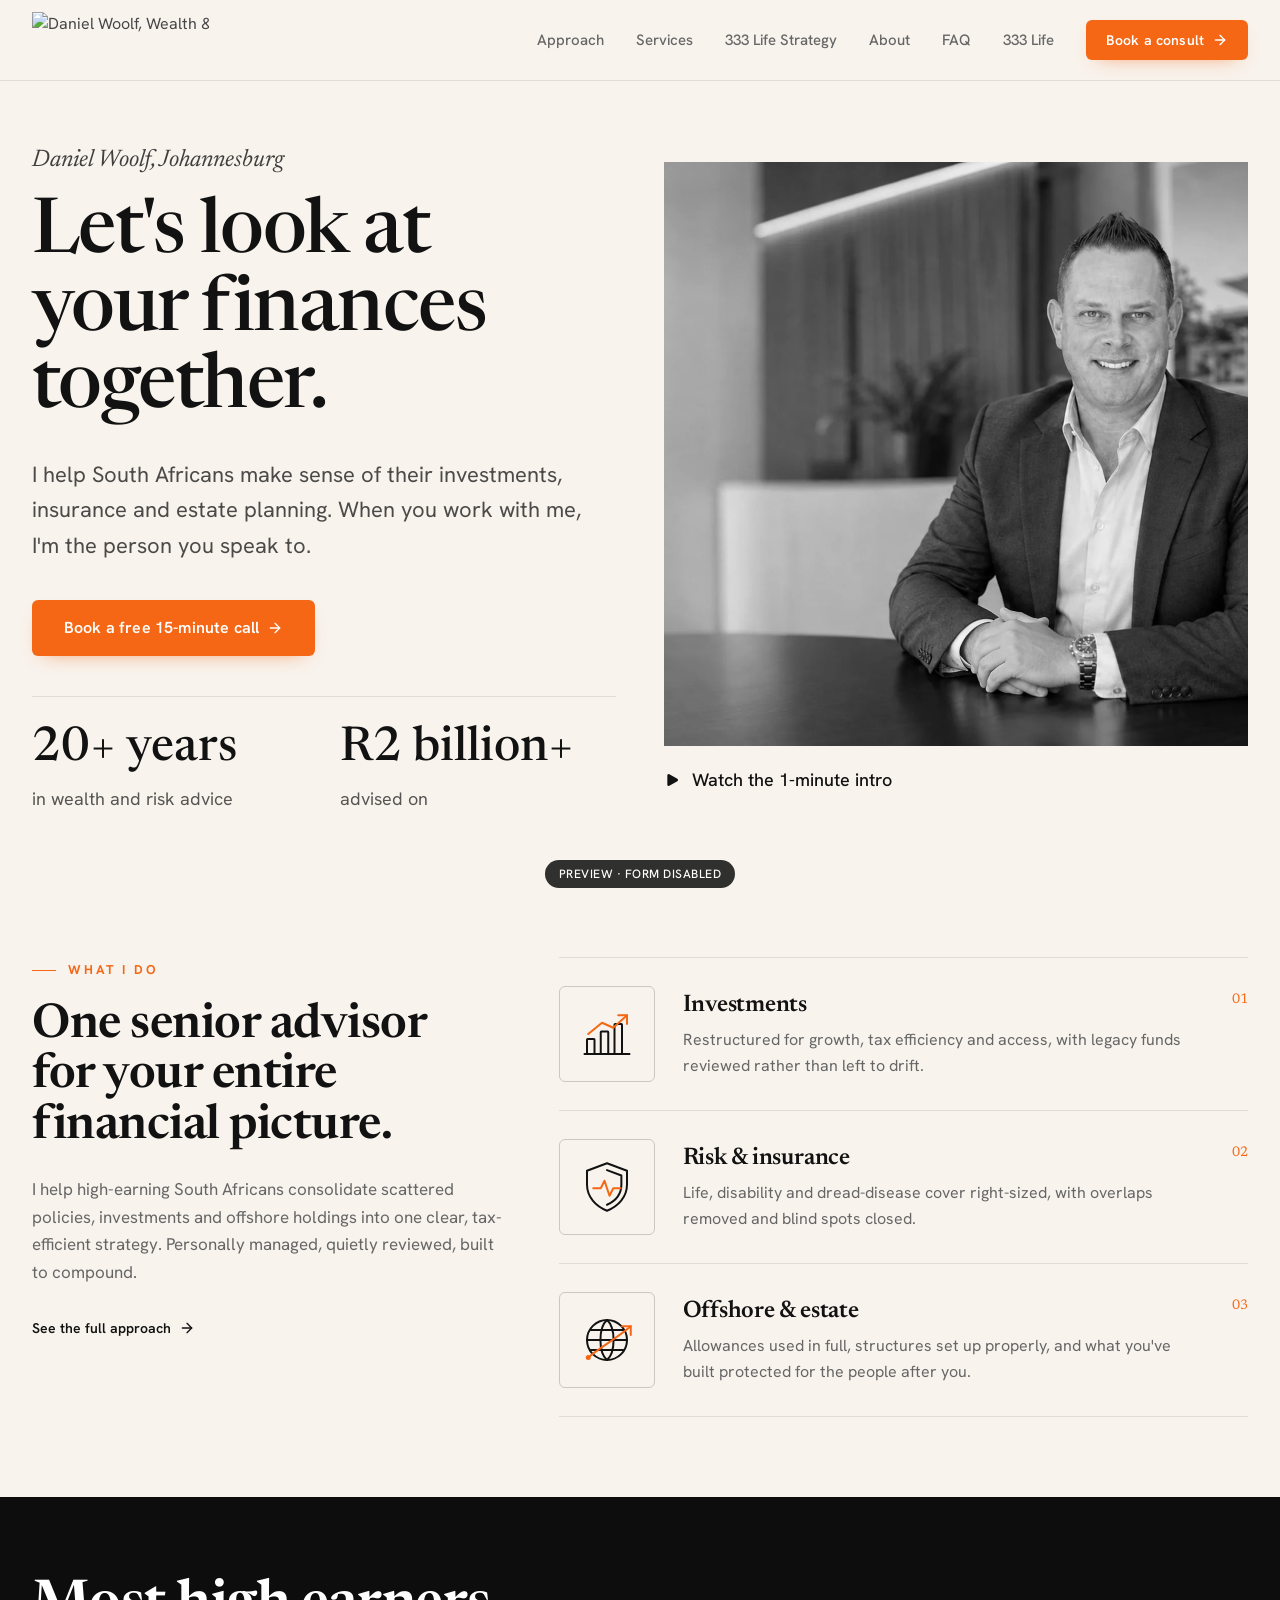
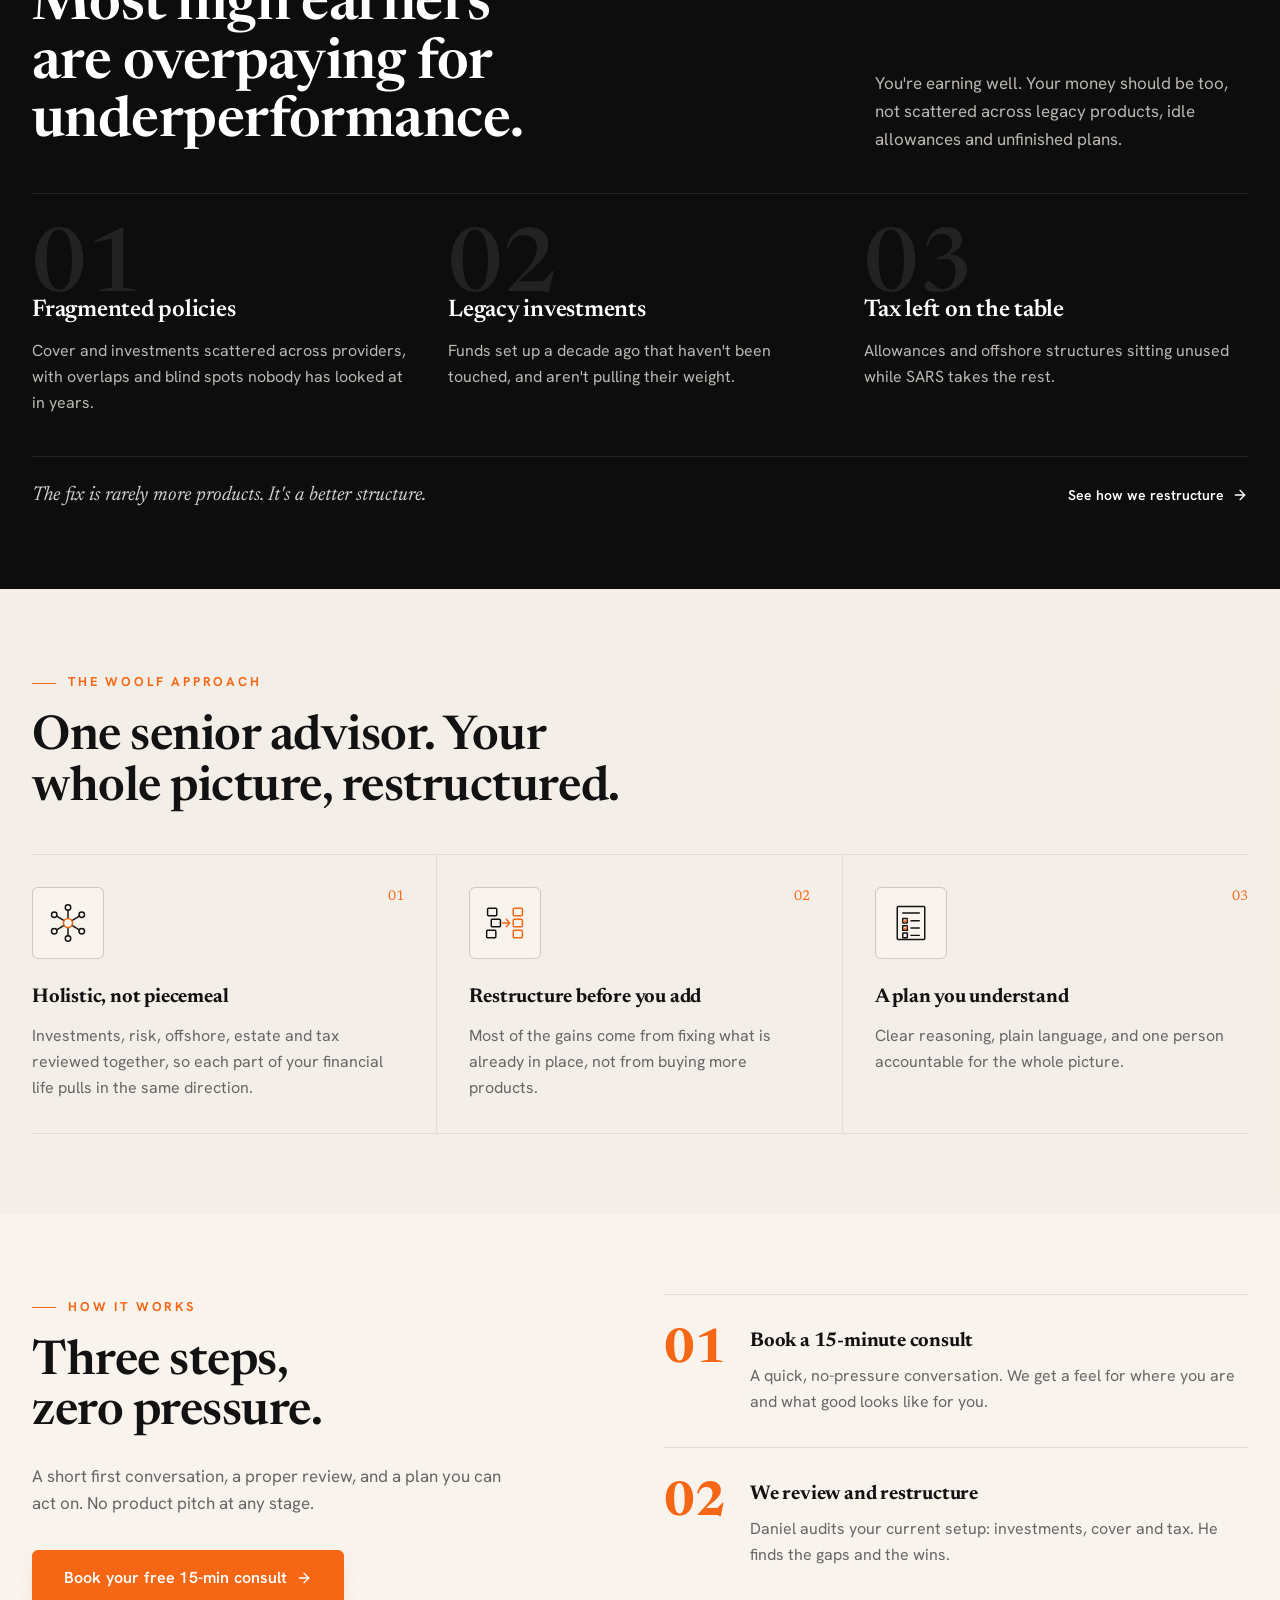
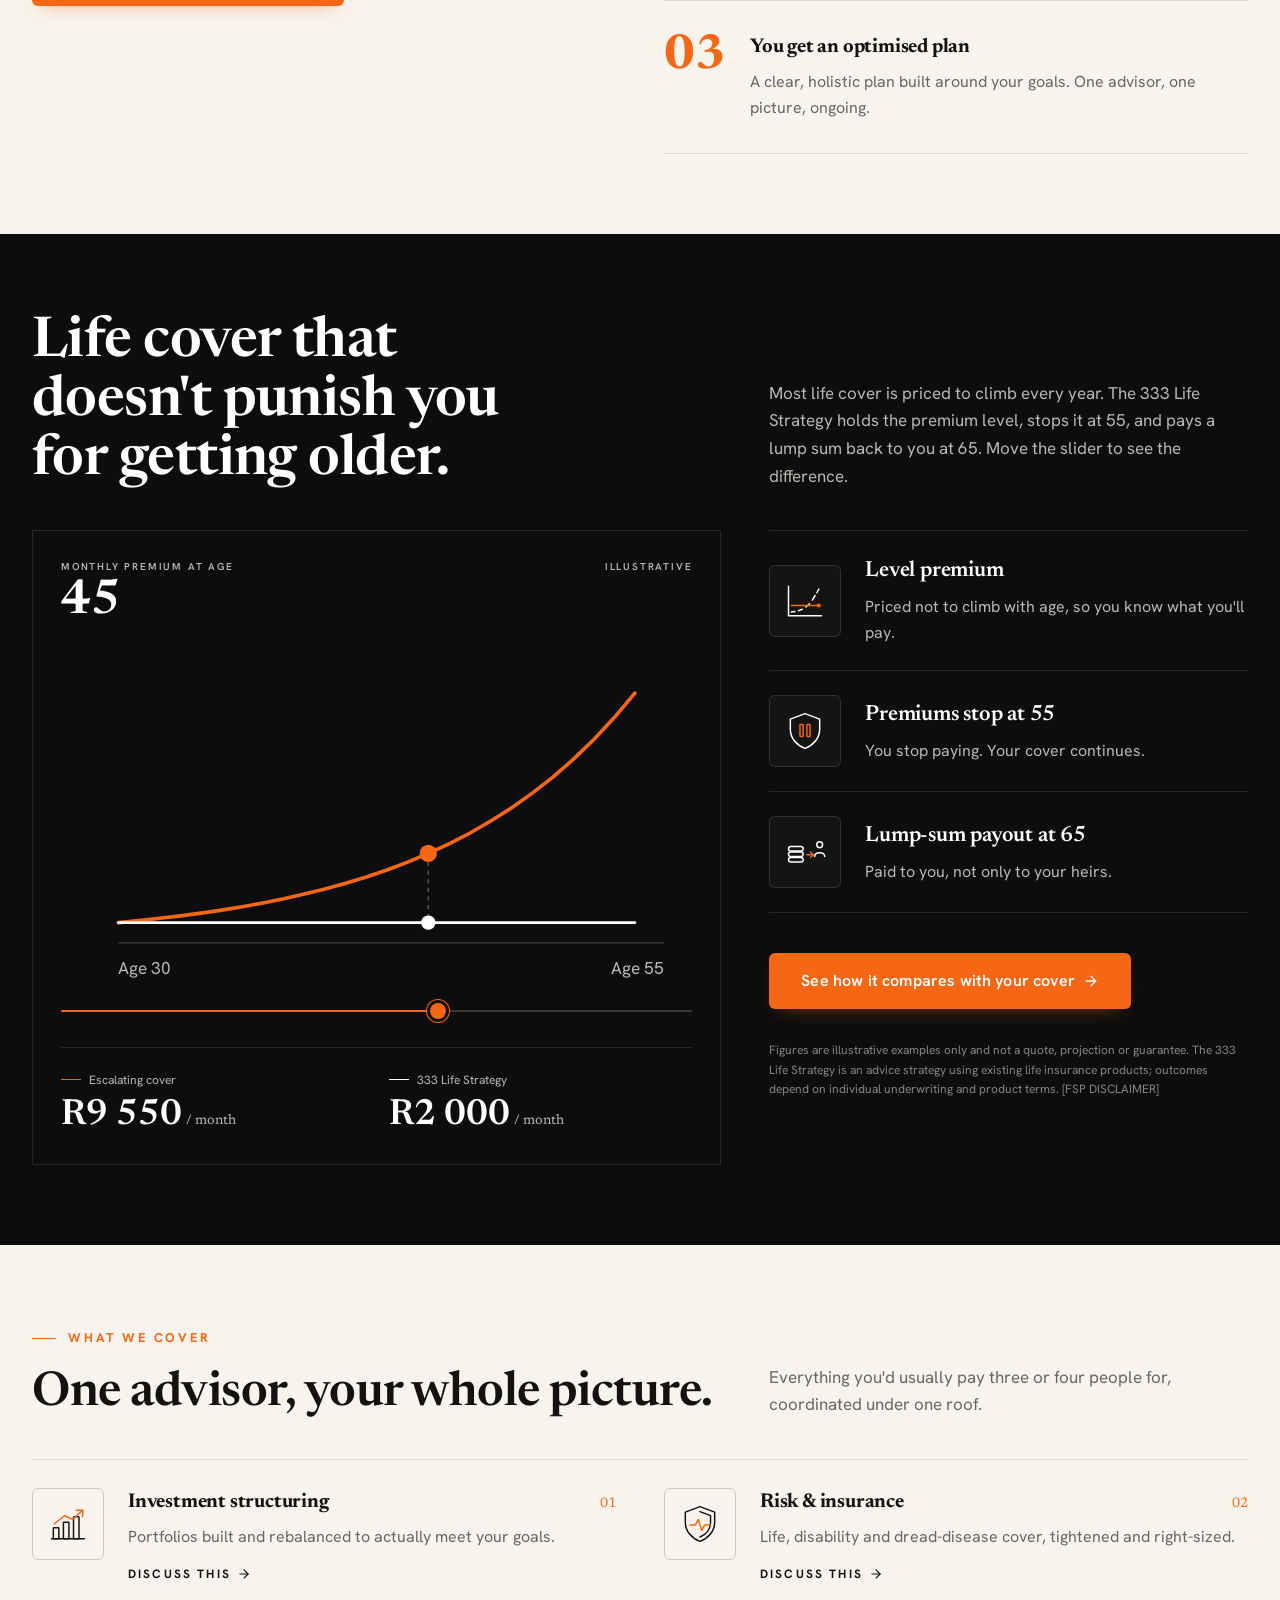
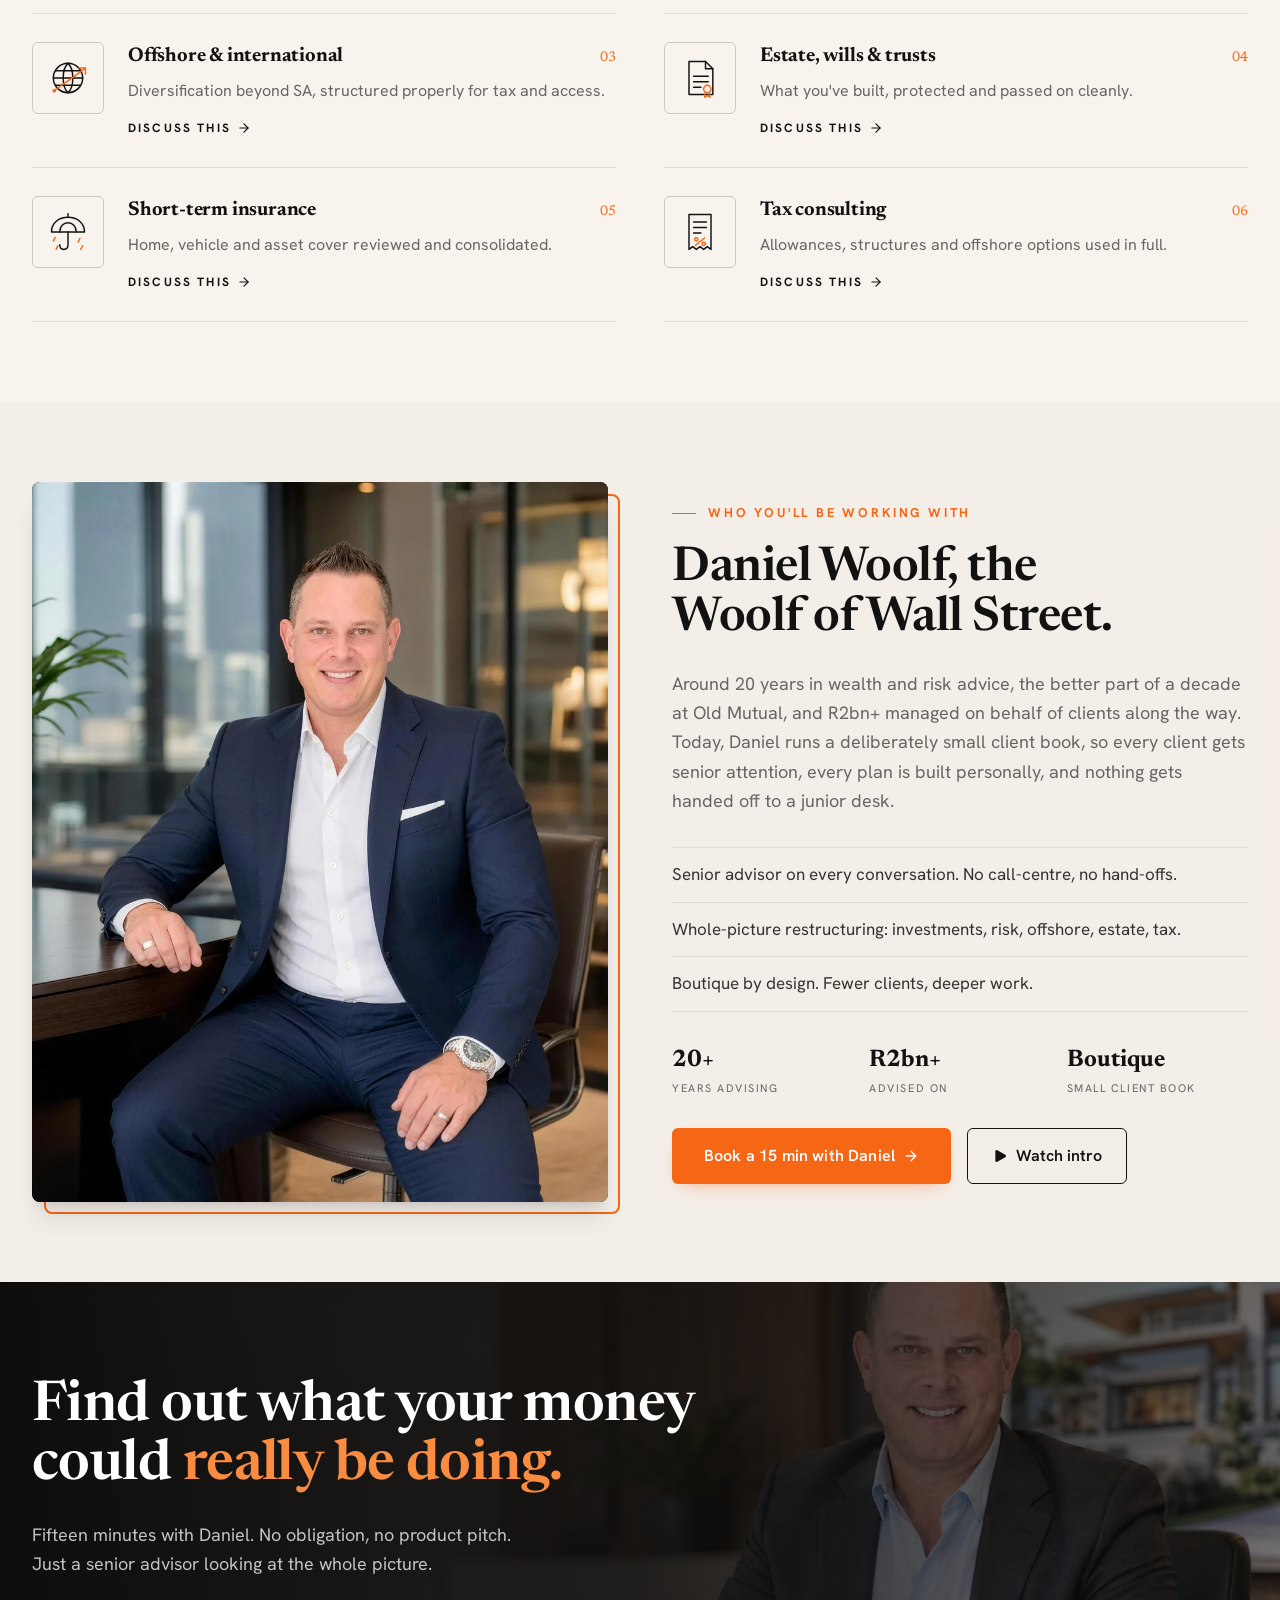
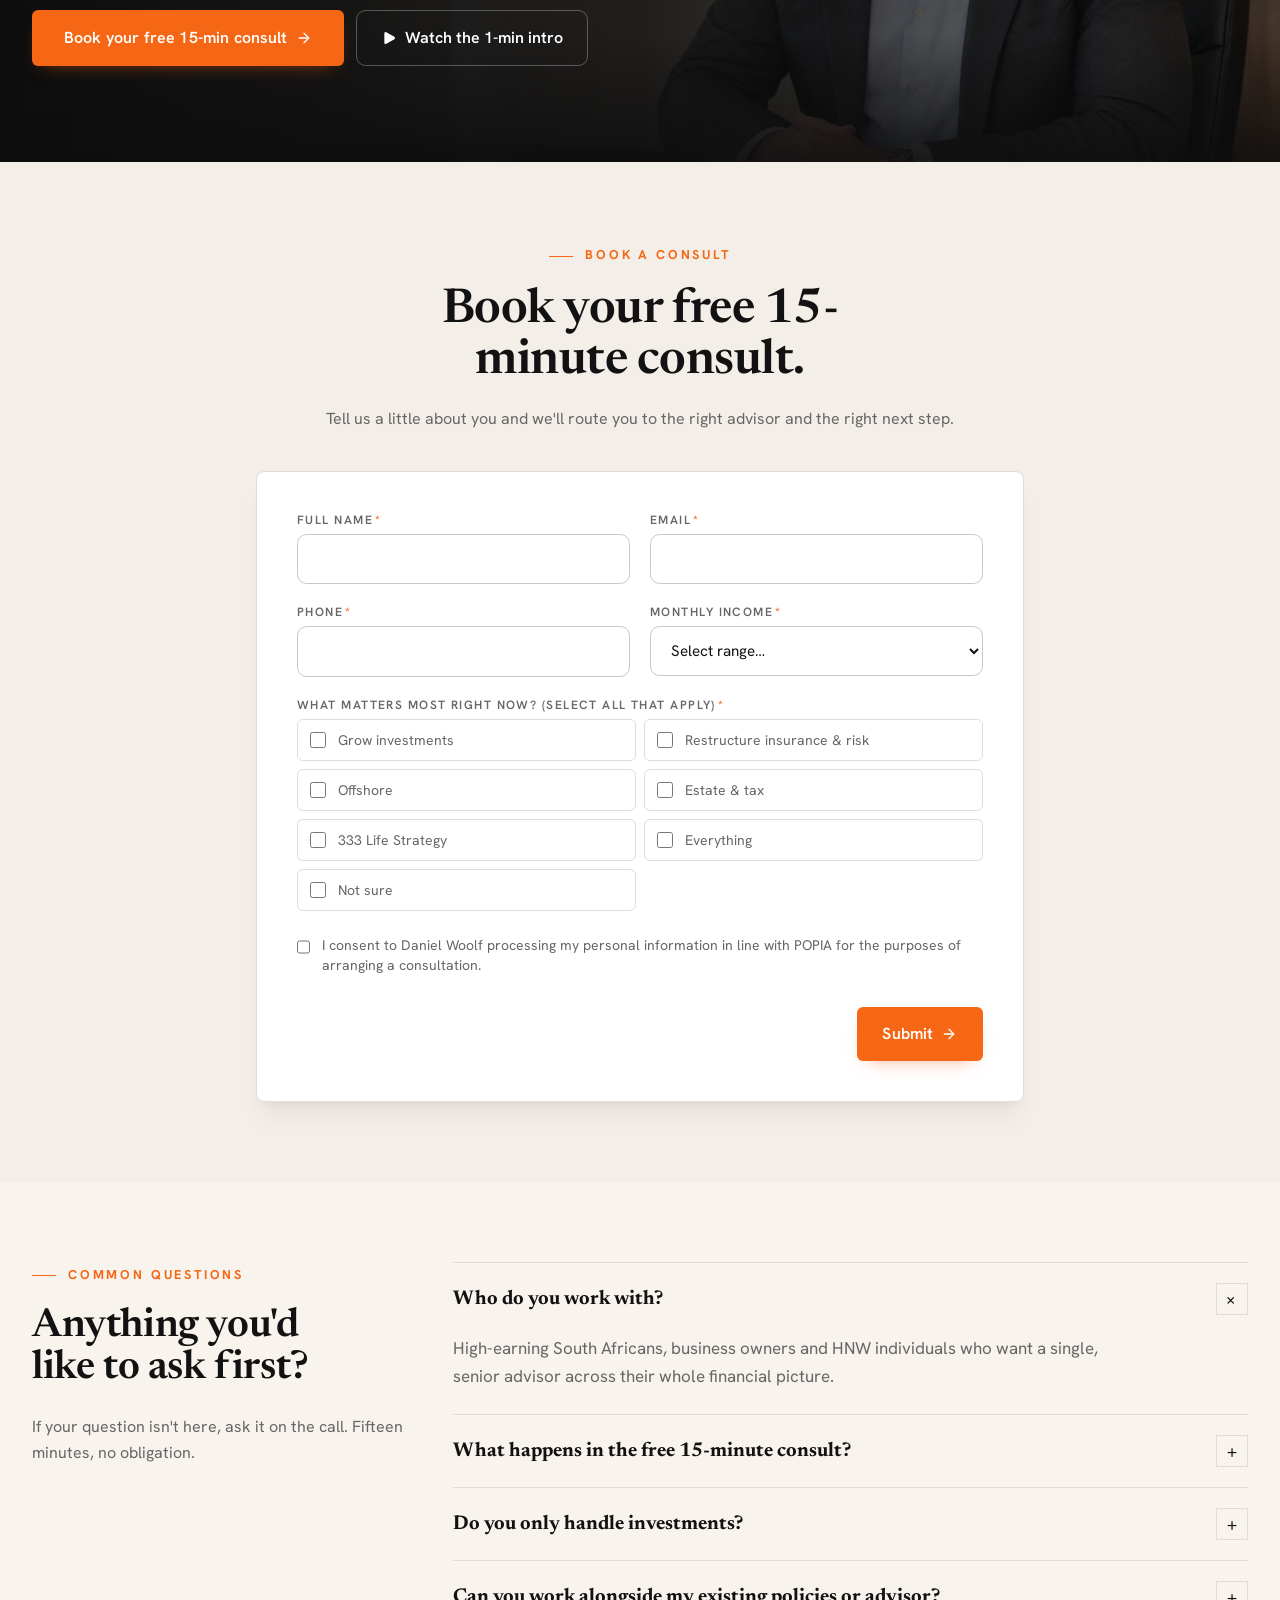
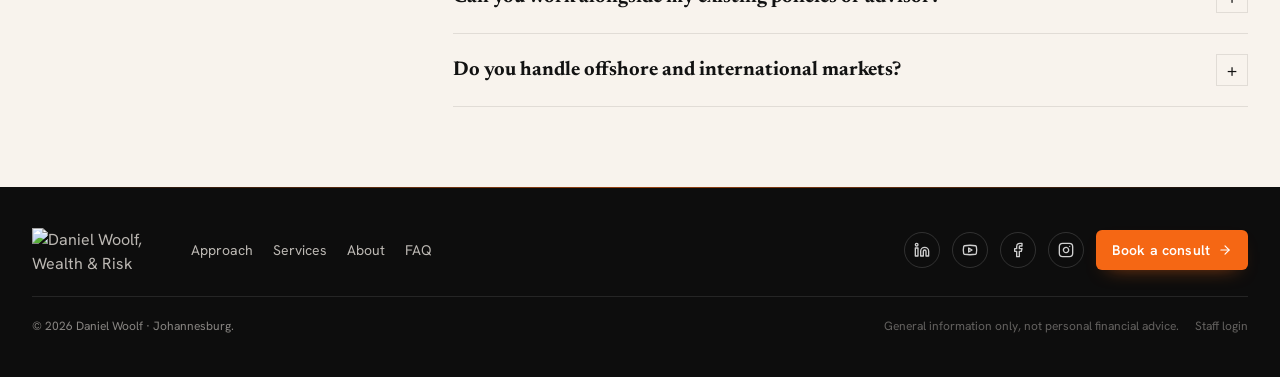
==== index.html @ 230bf683 "Client preview: staging snapshot of the Daniel Woolf site Co-Authored-By: Claude Fable 5.1 <noreply@" ====
<!DOCTYPE html><html lang="en"><head><meta name="robots" content="noindex,nofollow"><meta charSet="utf-8"/><meta name="viewport" content="width=device-width, initial-scale=1"/><link rel="preload" as="image" href="/logo.png"/><link rel="preload" as="image" href="daniel-about.webp" fetchPriority="high"/><link rel="preload" as="image" href="/logo-white.png"/><link rel="stylesheet" href="assets/styles-DsbaVmJt.css" data-precedence="default"/><link rel="stylesheet" href="https://fonts.googleapis.com/css2?family=Newsreader:ital,opsz,wght@0,6..72,500;0,6..72,600;0,6..72,700;1,6..72,500&amp;family=Hanken+Grotesk:wght@400;500;600;700&amp;display=swap" data-precedence="default"/><title>Daniel Woolf | Boutique Wealth &amp; Risk Consulting, Johannesburg</title><meta name="theme-color" content="#0d0d0d"/><meta property="og:site_name" content="Daniel Woolf"/><meta name="twitter:card" content="summary_large_image"/><meta property="og:image" content="https://storage.googleapis.com/gpt-engineer-file-uploads/attachments/og-images/90129a7e-68a2-49c2-a551-1140e3b1d71c"/><meta name="twitter:image" content="https://storage.googleapis.com/gpt-engineer-file-uploads/attachments/og-images/90129a7e-68a2-49c2-a551-1140e3b1d71c"/><meta name="description" content="Senior, boutique financial consulting for high-earning South Africans. Investments, risk, offshore, estate and tax, restructured to do more than they do today."/><meta name="keywords" content="financial advisor Johannesburg, wealth management South Africa, investment restructuring, risk consulting, offshore investing, estate planning, Daniel Woolf"/><meta property="og:title" content="Daniel Woolf | Boutique Wealth &amp; Risk Consulting, Johannesburg"/><meta property="og:description" content="Senior, boutique financial consulting for high-earning South Africans. Investments, risk, offshore, estate and tax, restructured to do more than they do today."/><meta property="og:type" content="website"/><meta property="og:url" content="/"/><meta name="twitter:title" content="Daniel Woolf | Boutique Wealth &amp; Risk Consulting, Johannesburg"/><meta name="twitter:description" content="Senior, boutique financial consulting for high-earning South Africans. Investments, risk, offshore, estate and tax, restructured to do more than they do today."/><link rel="icon" type="image/png" sizes="64x64" href="favicon.png"/><link rel="apple-touch-icon" sizes="180x180" href="apple-touch-icon.png"/><link rel="preconnect" href="https://fonts.googleapis.com"/><link rel="preconnect" href="https://fonts.gstatic.com" crossorigin="anonymous"/><link rel="canonical" href="index.html"/><link rel="stylesheet" href="preview.css"></head><body><!--$--><div class="min-h-screen bg-background overflow-x-hidden"><style>
        .input {
          width: 100%;
          border-radius: 0.6rem;
          border: 1px solid var(--line-2);
          background: var(--card);
          padding: 0.8rem 1rem;
          font-size: 0.95rem;
          color: var(--heading);
          transition: border-color 0.2s ease, box-shadow 0.2s ease;
        }
        .input:focus { outline: none; border-color: var(--gold); box-shadow: 0 0 0 3px color-mix(in oklab, var(--gold) 22%, transparent); }
      </style><nav class="fixed top-0 left-0 right-0 z-50 border-b border-border bg-background/95 backdrop-blur"><div class="mx-auto flex h-20 max-w-[1280px] items-center justify-between gap-4 px-5 sm:px-8"><a href="#top" aria-label="Daniel Woolf home" class="whitespace-nowrap"><img src="/logo.png" alt="Daniel Woolf, Wealth &amp; Risk Consulting" width="1200" height="379" decoding="async" class="h-12 w-auto sm:h-14 "/></a><div class="hidden md:flex items-center gap-4 lg:gap-8 text-[15px] font-medium text-muted-foreground"><a href="#approach" class="transition-colors hover:text-primary whitespace-nowrap ">Approach</a><a href="#services" class="transition-colors hover:text-primary whitespace-nowrap ">Services</a><a href="#life-strategy" class="transition-colors hover:text-primary whitespace-nowrap hidden xl:inline">333 Life Strategy</a><a href="#about" class="transition-colors hover:text-primary whitespace-nowrap ">About</a><a href="#faq" class="transition-colors hover:text-primary whitespace-nowrap ">FAQ</a><a class="transition-colors hover:text-primary whitespace-nowrap " href="333-life.html">333 Life</a><a href="#book" class="btn-primary !py-2.5 !px-4 lg:!px-5 !text-sm whitespace-nowrap">Book a consult <svg xmlns="http://www.w3.org/2000/svg" width="24" height="24" viewBox="0 0 24 24" fill="none" stroke="currentColor" stroke-width="2" stroke-linecap="round" stroke-linejoin="round" class="lucide lucide-arrow-right size-4" aria-hidden="true"><path d="M5 12h14"></path><path d="m12 5 7 7-7 7"></path></svg></a></div><button aria-label="Open menu" class="grid size-10 place-items-center rounded-md text-foreground md:hidden"><svg xmlns="http://www.w3.org/2000/svg" width="24" height="24" viewBox="0 0 24 24" fill="none" stroke="currentColor" stroke-width="2" stroke-linecap="round" stroke-linejoin="round" class="lucide lucide-menu size-5" aria-hidden="true"><path d="M4 5h16"></path><path d="M4 12h16"></path><path d="M4 19h16"></path></svg></button></div></nav><main><section id="top" class="bg-background pt-28 pb-12 sm:pt-32 sm:pb-14 lg:pt-36 lg:pb-16"><div class="mx-auto grid max-w-[1280px] items-center gap-12 px-5 sm:px-8 lg:grid-cols-12 lg:gap-12"><div class="lg:col-span-6"><p class="font-display text-xl italic text-foreground/80 sm:text-2xl" style="opacity:0;transform:translateY(10px)">Daniel Woolf, Johannesburg</p><h1 class="mt-5 font-display text-[2.75rem] font-medium leading-[1.02] tracking-[-0.02em] text-foreground sm:text-6xl lg:text-[4.75rem]" style="opacity:0;transform:translateY(12px)">Let&#x27;s look at your finances together.</h1><p class="mt-7 max-w-xl text-lg leading-relaxed text-foreground/75 sm:text-[1.375rem]" style="opacity:0;transform:translateY(12px)">I help South Africans make sense of their investments, insurance and estate planning. When you work with me, I&#x27;m the person you speak to.</p><div class="mt-9" style="opacity:0;transform:translateY(12px)"><a href="#book" class="btn-primary !h-14 w-full !px-8 !text-base sm:w-auto">Book a free 15-minute call <svg xmlns="http://www.w3.org/2000/svg" width="24" height="24" viewBox="0 0 24 24" fill="none" stroke="currentColor" stroke-width="2" stroke-linecap="round" stroke-linejoin="round" class="lucide lucide-arrow-right size-4" aria-hidden="true"><path d="M5 12h14"></path><path d="m12 5 7 7-7 7"></path></svg></a></div><dl class="mt-10 grid grid-cols-2 gap-8 border-t border-border pt-7" style="opacity:0;transform:translateY(12px)"><div><dd class="whitespace-nowrap font-display text-[2rem] font-medium leading-none text-foreground sm:text-5xl">20+ years</dd><dt class="mt-3 text-sm text-foreground/70 sm:text-lg">in wealth and risk advice</dt></div><div><dd class="whitespace-nowrap font-display text-[2rem] font-medium leading-none text-foreground sm:text-5xl">R2 billion+</dd><dt class="mt-3 text-sm text-foreground/70 sm:text-lg">advised on</dt></div></dl></div><div class="lg:col-span-6" style="opacity:0;transform:translateY(16px)"><img src="daniel-about.webp" alt="Daniel Woolf at his desk in Johannesburg" width="1200" height="1200" fetchPriority="high" class="aspect-square w-full object-cover object-[68%_center] grayscale"/><button type="button" class="group mt-5 inline-flex items-center gap-3 text-base font-medium text-foreground transition-colors hover:text-primary sm:text-lg"><svg xmlns="http://www.w3.org/2000/svg" width="24" height="24" viewBox="0 0 24 24" fill="none" stroke="currentColor" stroke-width="0" stroke-linecap="round" stroke-linejoin="round" class="lucide lucide-play size-4 fill-current" aria-hidden="true"><path d="M5 5a2 2 0 0 1 3.008-1.728l11.997 6.998a2 2 0 0 1 .003 3.458l-12 7A2 2 0 0 1 5 19z"></path></svg>Watch the 1-minute intro</button></div></div></section><section class="bg-background py-14 sm:py-16 lg:py-20"><div class="mx-auto max-w-[1280px] px-5 sm:px-8"><div class="grid gap-12 lg:grid-cols-12 lg:gap-12"><div style="transition-delay:0ms" class="reveal lg:col-span-5"><p class="eyebrow">What I do</p><h2 class="mt-5 font-display text-[2rem] font-semibold leading-[1.05] text-foreground sm:text-[2.5rem] lg:text-[3rem]">One senior advisor for your entire financial picture.</h2><p class="mt-6 text-base leading-relaxed text-muted-foreground sm:text-[17px]">I help high-earning South Africans consolidate scattered policies, investments and offshore holdings into one clear, tax-efficient strategy. Personally managed, quietly reviewed, built to compound.</p><a href="#approach" class="group mt-8 inline-flex items-center gap-2 text-sm font-semibold text-foreground transition-colors hover:text-primary">See the full approach<svg xmlns="http://www.w3.org/2000/svg" width="24" height="24" viewBox="0 0 24 24" fill="none" stroke="currentColor" stroke-width="2" stroke-linecap="round" stroke-linejoin="round" class="lucide lucide-arrow-right size-4 transition-transform group-hover:translate-x-1" aria-hidden="true"><path d="M5 12h14"></path><path d="m12 5 7 7-7 7"></path></svg></a></div><ol class="divide-y divide-border border-y border-border lg:col-span-7"><li style="transition-delay:0ms" class="reveal group flex items-center gap-5 py-6 sm:gap-7 sm:py-7"><span class="aicon-frame aicon-frame-lg"><svg viewBox="0 0 48 48" class="aicon aicon-live" aria-hidden="true" focusable="false"><line x1="6" y1="40" x2="42" y2="40" pathLength="1" class="d" style="--d:0s"></line><rect x="8" y="28" width="6" height="12" rx="0.5" pathLength="1" class="d grow" style="--d:0.07s"></rect><rect x="19" y="22" width="6" height="18" rx="0.5" pathLength="1" class="d grow" style="--d:0.14s"></rect><rect x="30" y="16" width="6" height="24" rx="0.5" pathLength="1" class="d grow" style="--d:0.21000000000000002s"></rect><polyline points="9,24 20,15 29,19 40,9" pathLength="1" class="d ac lift" style="--d:0.28s"></polyline><polyline points="33,9 40,9 40,16" pathLength="1" class="d ac lift" style="--d:0.35000000000000003s"></polyline></svg></span><div class="flex-1"><h3 class="font-display text-[1.375rem] font-semibold text-foreground sm:text-2xl">Investments</h3><p class="mt-1.5 text-base leading-relaxed text-muted-foreground">Restructured for growth, tax efficiency and access, with legacy funds reviewed rather than left to drift.</p></div><span class="self-start pt-1 font-display text-sm text-primary">01</span></li><li style="transition-delay:90ms" class="reveal group flex items-center gap-5 py-6 sm:gap-7 sm:py-7"><span class="aicon-frame aicon-frame-lg"><svg viewBox="0 0 48 48" class="aicon aicon-live" aria-hidden="true" focusable="false"><path d="M24 5 L40 11 V22 C40 32 33 39.5 24 43 C15 39.5 8 32 8 22 V11 Z" pathLength="1" class="d" style="--d:0s"></path><path d="M24 10.5 L35.5 14.8 V22 C35.5 29.5 30.8 35.2 24 38.2" pathLength="1" class="d" style="--d:0.07s"></path><polyline points="13,25 19,25 22,19 26,31 29,25 35,25" pathLength="1" class="d ac lift" style="--d:0.14s"></polyline></svg></span><div class="flex-1"><h3 class="font-display text-[1.375rem] font-semibold text-foreground sm:text-2xl">Risk &amp; insurance</h3><p class="mt-1.5 text-base leading-relaxed text-muted-foreground">Life, disability and dread-disease cover right-sized, with overlaps removed and blind spots closed.</p></div><span class="self-start pt-1 font-display text-sm text-primary">02</span></li><li style="transition-delay:180ms" class="reveal group flex items-center gap-5 py-6 sm:gap-7 sm:py-7"><span class="aicon-frame aicon-frame-lg"><svg viewBox="0 0 48 48" class="aicon aicon-live" aria-hidden="true" focusable="false"><circle cx="24" cy="24" r="16" pathLength="1" class="d" style="--d:0s"></circle><path d="M24 8 C17 14 17 34 24 40" pathLength="1" class="d" style="--d:0.07s"></path><path d="M24 8 C31 14 31 34 24 40" pathLength="1" class="d" style="--d:0.14s"></path><line x1="8" y1="24" x2="40" y2="24" pathLength="1" class="d" style="--d:0.21000000000000002s"></line><line x1="11" y1="16" x2="37" y2="16" pathLength="1" class="d" style="--d:0.28s"></line><line x1="11" y1="32" x2="37" y2="32" pathLength="1" class="d" style="--d:0.35000000000000003s"></line><path d="M9 38 C18 30 30 24 43 13" pathLength="1" class="d ac lift" style="--d:0.42000000000000004s"></path><polyline points="36,13 43,13 43,20" pathLength="1" class="d ac lift" style="--d:0.49000000000000005s"></polyline><circle cx="9" cy="38" r="2" pathLength="1" class="d fl" style="--d:0.56s"></circle></svg></span><div class="flex-1"><h3 class="font-display text-[1.375rem] font-semibold text-foreground sm:text-2xl">Offshore &amp; estate</h3><p class="mt-1.5 text-base leading-relaxed text-muted-foreground">Allowances used in full, structures set up properly, and what you&#x27;ve built protected for the people after you.</p></div><span class="self-start pt-1 font-display text-sm text-primary">03</span></li></ol></div></div></section><section class="bg-ink-950 py-14 sm:py-16 lg:py-20"><div class="mx-auto max-w-[1280px] px-5 sm:px-8"><div style="transition-delay:0ms" class="reveal grid gap-8 lg:grid-cols-12 lg:gap-12"><h2 class="font-display text-[2rem] font-semibold leading-[1.05] text-white sm:text-[2.5rem] lg:col-span-8 lg:text-[3.5rem]">Most high earners are overpaying for underperformance.</h2><p class="self-end text-base leading-relaxed text-ondark-muted sm:text-[17px] lg:col-span-4">You&#x27;re earning well. Your money should be too, not scattered across legacy products, idle allowances and unfinished plans.</p></div><div class="mt-10 grid gap-8 border-t border-white/10 pt-8 sm:grid-cols-3 sm:gap-8"><div style="transition-delay:0ms" class="reveal relative"><span aria-hidden="true" class="block font-display text-[4.5rem] font-medium leading-none text-white/[0.09] sm:text-[5.5rem]">0<!-- -->1</span><h3 class="-mt-5 font-display text-2xl font-semibold text-white">Fragmented policies</h3><p class="mt-3 max-w-sm text-base leading-relaxed text-ondark-muted">Cover and investments scattered across providers, with overlaps and blind spots nobody has looked at in years.</p></div><div style="transition-delay:110ms" class="reveal relative"><span aria-hidden="true" class="block font-display text-[4.5rem] font-medium leading-none text-white/[0.09] sm:text-[5.5rem]">0<!-- -->2</span><h3 class="-mt-5 font-display text-2xl font-semibold text-white">Legacy investments</h3><p class="mt-3 max-w-sm text-base leading-relaxed text-ondark-muted">Funds set up a decade ago that haven&#x27;t been touched, and aren&#x27;t pulling their weight.</p></div><div style="transition-delay:220ms" class="reveal relative"><span aria-hidden="true" class="block font-display text-[4.5rem] font-medium leading-none text-white/[0.09] sm:text-[5.5rem]">0<!-- -->3</span><h3 class="-mt-5 font-display text-2xl font-semibold text-white">Tax left on the table</h3><p class="mt-3 max-w-sm text-base leading-relaxed text-ondark-muted">Allowances and offshore structures sitting unused while SARS takes the rest.</p></div></div><div style="transition-delay:200ms" class="reveal mt-10 flex flex-col gap-4 border-t border-white/10 pt-6 sm:flex-row sm:items-center sm:justify-between"><p class="font-display text-lg italic text-white/80 sm:text-xl">The fix is rarely more products. It&#x27;s a better structure.</p><a href="#approach" class="group inline-flex items-center gap-2 text-sm font-semibold text-white transition-colors hover:text-primary">See how we restructure<svg xmlns="http://www.w3.org/2000/svg" width="24" height="24" viewBox="0 0 24 24" fill="none" stroke="currentColor" stroke-width="2" stroke-linecap="round" stroke-linejoin="round" class="lucide lucide-arrow-right size-4 transition-transform group-hover:translate-x-1" aria-hidden="true"><path d="M5 12h14"></path><path d="m12 5 7 7-7 7"></path></svg></a></div></div></section><section id="approach" class="scroll-mt-10 bg-secondary/40 py-14 sm:py-16 lg:py-20"><div class="mx-auto max-w-[1280px] px-5 sm:px-8"><div style="transition-delay:0ms" class="reveal max-w-3xl"><p class="eyebrow">The Woolf approach</p><h2 class="mt-5 font-display text-[2rem] font-semibold leading-[1.05] text-foreground sm:text-[2.5rem] lg:text-[3rem]">One senior advisor. Your whole picture, restructured.</h2></div><div class="mt-10 grid divide-y divide-border border-y border-border sm:grid-cols-3 sm:divide-x sm:divide-y-0"><div style="transition-delay:0ms" class="reveal group py-8 sm:px-8 sm:first:pl-0 sm:last:pr-0"><div class="flex items-start justify-between"><span class="aicon-frame"><svg viewBox="0 0 48 48" class="aicon " aria-hidden="true" focusable="false"><circle cx="24" cy="7" r="3" pathLength="1" class="d" style="--d:0s"></circle><circle cx="39" cy="15" r="3" pathLength="1" class="d" style="--d:0.07s"></circle><circle cx="39" cy="33" r="3" pathLength="1" class="d" style="--d:0.14s"></circle><circle cx="24" cy="41" r="3" pathLength="1" class="d" style="--d:0.21000000000000002s"></circle><circle cx="9" cy="33" r="3" pathLength="1" class="d" style="--d:0.28s"></circle><circle cx="9" cy="15" r="3" pathLength="1" class="d" style="--d:0.35000000000000003s"></circle><line x1="24" y1="19" x2="24" y2="10" pathLength="1" class="d" style="--d:0.42000000000000004s"></line><line x1="28.3" y1="21.5" x2="36.3" y2="16.5" pathLength="1" class="d" style="--d:0.49000000000000005s"></line><line x1="28.3" y1="26.5" x2="36.3" y2="31.5" pathLength="1" class="d" style="--d:0.56s"></line><line x1="24" y1="29" x2="24" y2="38" pathLength="1" class="d" style="--d:0.6300000000000001s"></line><line x1="19.7" y1="26.5" x2="11.7" y2="31.5" pathLength="1" class="d" style="--d:0.7000000000000001s"></line><line x1="19.7" y1="21.5" x2="11.7" y2="16.5" pathLength="1" class="d" style="--d:0.77s"></line><circle cx="24" cy="24" r="5" pathLength="1" class="d ac lift" style="--d:0.8400000000000001s"></circle></svg></span><span class="font-display text-sm text-primary">0<!-- -->1</span></div><h3 class="mt-6 font-display text-xl font-bold text-foreground">Holistic, not piecemeal</h3><p class="mt-3 text-base leading-relaxed text-muted-foreground">Investments, risk, offshore, estate and tax reviewed together, so each part of your financial life pulls in the same direction.</p></div><div style="transition-delay:90ms" class="reveal group py-8 sm:px-8 sm:first:pl-0 sm:last:pr-0"><div class="flex items-start justify-between"><span class="aicon-frame"><svg viewBox="0 0 48 48" class="aicon " aria-hidden="true" focusable="false"><rect x="5" y="8" width="10" height="8" rx="1" pathLength="1" class="d" style="--d:0s"></rect><rect x="9" y="20" width="10" height="8" rx="1" pathLength="1" class="d" style="--d:0.07s"></rect><rect x="4" y="32" width="10" height="8" rx="1" pathLength="1" class="d" style="--d:0.14s"></rect><line x1="21" y1="24" x2="29" y2="24" pathLength="1" class="d ac lift" style="--d:0.21000000000000002s"></line><polyline points="25.5,20 29,24 25.5,28" pathLength="1" class="d ac lift" style="--d:0.28s"></polyline><rect x="33" y="8" width="10" height="8" rx="1" pathLength="1" class="d ac" style="--d:0.35000000000000003s"></rect><rect x="33" y="20" width="10" height="8" rx="1" pathLength="1" class="d ac" style="--d:0.42000000000000004s"></rect><rect x="33" y="32" width="10" height="8" rx="1" pathLength="1" class="d ac" style="--d:0.49000000000000005s"></rect></svg></span><span class="font-display text-sm text-primary">0<!-- -->2</span></div><h3 class="mt-6 font-display text-xl font-bold text-foreground">Restructure before you add</h3><p class="mt-3 text-base leading-relaxed text-muted-foreground">Most of the gains come from fixing what is already in place, not from buying more products.</p></div><div style="transition-delay:180ms" class="reveal group py-8 sm:px-8 sm:first:pl-0 sm:last:pr-0"><div class="flex items-start justify-between"><span class="aicon-frame"><svg viewBox="0 0 48 48" class="aicon " aria-hidden="true" focusable="false"><rect x="9" y="6" width="30" height="36" rx="1" pathLength="1" class="d" style="--d:0s"></rect><line x1="15" y1="13" x2="33" y2="13" pathLength="1" class="d" style="--d:0.07s"></line><rect x="15" y="19" width="5" height="5" rx="0.5" pathLength="1" class="d" style="--d:0.14s"></rect><rect x="15" y="27" width="5" height="5" rx="0.5" pathLength="1" class="d" style="--d:0.21000000000000002s"></rect><rect x="15" y="35" width="5" height="5" rx="0.5" pathLength="1" class="d" style="--d:0.28s"></rect><line x1="24" y1="21.5" x2="33" y2="21.5" pathLength="1" class="d" style="--d:0.35000000000000003s"></line><line x1="24" y1="29.5" x2="33" y2="29.5" pathLength="1" class="d" style="--d:0.42000000000000004s"></line><line x1="24" y1="37.5" x2="33" y2="37.5" pathLength="1" class="d" style="--d:0.49000000000000005s"></line><polyline points="16,21.5 17.5,23 19.5,20.5" pathLength="1" class="d ac lift" style="--d:0.56s"></polyline><polyline points="16,29.5 17.5,31 19.5,28.5" pathLength="1" class="d ac lift" style="--d:0.6300000000000001s"></polyline></svg></span><span class="font-display text-sm text-primary">0<!-- -->3</span></div><h3 class="mt-6 font-display text-xl font-bold text-foreground">A plan you understand</h3><p class="mt-3 text-base leading-relaxed text-muted-foreground">Clear reasoning, plain language, and one person accountable for the whole picture.</p></div></div></div></section><section class="bg-background py-14 sm:py-16 lg:py-20"><div class="mx-auto max-w-[1280px] px-5 sm:px-8"><div class="grid gap-12 lg:grid-cols-12 lg:gap-12"><div style="transition-delay:0ms" class="reveal lg:col-span-5"><p class="eyebrow">How it works</p><h2 class="mt-5 font-display text-[2rem] font-semibold leading-[1.05] text-foreground sm:text-[2.5rem] lg:text-[3rem]">Three steps, zero pressure.</h2><p class="mt-6 text-base leading-relaxed text-muted-foreground sm:text-[17px]">A short first conversation, a proper review, and a plan you can act on. No product pitch at any stage.</p><a href="#book" class="btn-primary mt-8 !h-14 !px-8 !text-base">Book your free 15-min consult <svg xmlns="http://www.w3.org/2000/svg" width="24" height="24" viewBox="0 0 24 24" fill="none" stroke="currentColor" stroke-width="2" stroke-linecap="round" stroke-linejoin="round" class="lucide lucide-arrow-right size-4" aria-hidden="true"><path d="M5 12h14"></path><path d="m12 5 7 7-7 7"></path></svg></a></div><ol class="divide-y divide-border border-y border-border lg:col-span-6 lg:col-start-7"><li style="transition-delay:0ms" class="reveal grid grid-cols-[auto_1fr] gap-6 py-8"><span class="font-display text-4xl font-bold leading-none text-primary sm:text-5xl">01</span><div><h3 class="font-display text-xl font-bold text-foreground">Book a 15-minute consult</h3><p class="mt-2 text-base leading-relaxed text-muted-foreground">A quick, no-pressure conversation. We get a feel for where you are and what good looks like for you.</p></div></li><li style="transition-delay:110ms" class="reveal grid grid-cols-[auto_1fr] gap-6 py-8"><span class="font-display text-4xl font-bold leading-none text-primary sm:text-5xl">02</span><div><h3 class="font-display text-xl font-bold text-foreground">We review and restructure</h3><p class="mt-2 text-base leading-relaxed text-muted-foreground">Daniel audits your current setup: investments, cover and tax. He finds the gaps and the wins.</p></div></li><li style="transition-delay:220ms" class="reveal grid grid-cols-[auto_1fr] gap-6 py-8"><span class="font-display text-4xl font-bold leading-none text-primary sm:text-5xl">03</span><div><h3 class="font-display text-xl font-bold text-foreground">You get an optimised plan</h3><p class="mt-2 text-base leading-relaxed text-muted-foreground">A clear, holistic plan built around your goals. One advisor, one picture, ongoing.</p></div></li></ol></div></div></section><section id="life-strategy" class="scroll-mt-10 bg-ink-950 py-14 sm:py-16 lg:py-20"><style>
        .ls-line { stroke-dasharray: 1; stroke-dashoffset: 1; transition: stroke-dashoffset 1.6s cubic-bezier(.65,0,.35,1) .2s; }
        .ls-in .ls-line { stroke-dashoffset: 0; }
        .ls-marker { transition: transform .35s cubic-bezier(.22,1,.36,1); }
        .ls-range { -webkit-appearance: none; appearance: none; width: 100%; height: 2px; background: linear-gradient(to right, var(--gold) var(--p, 60%), rgb(255 255 255 / 0.18) var(--p, 60%)); border-radius: 2px; outline: none; }
        .ls-range::-webkit-slider-thumb { -webkit-appearance: none; appearance: none; width: 22px; height: 22px; border-radius: 9999px; background: var(--gold); border: 3px solid var(--ink-950); box-shadow: 0 0 0 1px var(--gold); cursor: pointer; }
        .ls-range::-moz-range-thumb { width: 22px; height: 22px; border-radius: 9999px; background: var(--gold); border: 3px solid var(--ink-950); box-shadow: 0 0 0 1px var(--gold); cursor: pointer; }
        .ls-range:focus-visible { outline: 2px solid var(--gold); outline-offset: 6px; }
        @media (prefers-reduced-motion: reduce) { .ls-line { stroke-dashoffset: 0; transition: none; } .ls-marker { transition: none; } }
      </style><div class="mx-auto max-w-[1280px] px-5 sm:px-8"><div style="transition-delay:0ms" class="reveal grid gap-6 lg:grid-cols-12 lg:gap-12"><h2 class="font-display text-[2rem] font-semibold leading-[1.05] text-white sm:text-[2.5rem] lg:col-span-7 lg:text-[3.5rem]">Life cover that doesn&#x27;t punish you for getting older.</h2><p class="self-end text-base leading-relaxed text-ondark-muted sm:text-[17px] lg:col-span-5">Most life cover is priced to climb every year. The 333 Life Strategy holds the premium level, stops it at 55, and pays a lump sum back to you at 65. Move the slider to see the difference.</p></div><div class="mt-10 grid gap-10 lg:grid-cols-12 lg:gap-12"><div style="transition-delay:0ms" class="reveal lg:col-span-7"><div class="border border-white/10 p-5 sm:p-7 "><div class="flex items-start justify-between gap-4"><div><p class="text-[10px] font-semibold uppercase tracking-[0.18em] text-ondark-muted">Monthly premium at age</p><p class="mt-1 font-display text-5xl font-semibold leading-none text-white tabular-nums">45</p></div><span class="text-[10px] font-semibold uppercase tracking-[0.18em] text-ondark-muted">Illustrative</span></div><svg viewBox="0 0 440 240" class="mt-6 w-full" role="img" aria-label="Illustrative chart. At age 45 an escalating premium is about R9 550 a month while the 333 Life Strategy stays at R2 000."><line x1="40" y1="204" x2="420" y2="204" class="stroke-ink-700" stroke-width="1"></line><polyline points="40.0,190.0 54.4,188.6 68.8,187.0 83.2,185.3 97.6,183.4 112.0,181.3 126.4,178.9 140.8,176.3 155.2,173.4 169.6,170.1 184.0,166.5 198.4,162.6 212.8,158.2 227.2,153.3 241.6,147.8 256.0,141.8 270.4,135.1 284.8,127.7 299.2,119.4 313.6,110.3 328.0,100.1 342.4,88.9 356.8,76.4 371.2,62.5 385.6,47.1 400.0,30.0" fill="none" pathLength="1" class="ls-line stroke-primary" stroke-width="2.5" stroke-linejoin="round" stroke-linecap="round"></polyline><line x1="40" y1="190" x2="400" y2="190" class="stroke-ondark" stroke-width="2" stroke-linecap="round"></line><g class="ls-marker" style="transform:translate(256px, 0px)"><line x1="0" y1="141.7887067555884" x2="0" y2="190" class="stroke-ondark/30" stroke-width="1" stroke-dasharray="3 3"></line><circle cx="0" cy="141.7887067555884" r="6" class="fill-primary"></circle><circle cx="0" cy="190" r="5" class="fill-ondark"></circle></g><text x="40" y="226" class="fill-ondark-muted" font-size="12">Age 30</text><text x="420" y="226" text-anchor="end" class="fill-ondark-muted" font-size="12">Age 55</text></svg><input type="range" min="30" max="55" step="1" aria-label="Age" class="ls-range mt-2" style="--p:60%" value="45"/><dl class="mt-7 grid grid-cols-2 gap-6 border-t border-white/10 pt-6"><div><dt class="flex items-center gap-2 text-xs text-ondark-muted"><span class="h-px w-5 bg-primary"></span>Escalating cover</dt><dd class="mt-2 whitespace-nowrap font-display text-2xl font-semibold text-white tabular-nums sm:text-4xl">R9 550<span class="ml-1 text-xs font-normal text-ondark-muted sm:text-sm">/ month</span></dd></div><div><dt class="flex items-center gap-2 text-xs text-ondark-muted"><span class="h-px w-5 bg-ondark"></span>333 Life Strategy</dt><dd class="mt-2 whitespace-nowrap font-display text-2xl font-semibold text-white tabular-nums sm:text-4xl">R2 000<span class="ml-1 text-xs font-normal text-ondark-muted sm:text-sm">/ month</span></dd></div></dl></div></div><div class="lg:col-span-5"><ol class="divide-y divide-white/10 border-y border-white/10"><li style="transition-delay:0ms" class="reveal group flex items-center gap-6 py-6"><span class="aicon-frame aicon-frame-dark"><svg viewBox="0 0 48 48" class="aicon aicon-ondark" aria-hidden="true" focusable="false"><polyline points="6,8 6,40 42,40" pathLength="1" class="d" style="--d:0s"></polyline><line x1="9" y1="36" x2="13" y2="35.5" pathLength="1" class="d" style="--d:0.07s"></line><line x1="17" y1="34.5" x2="21" y2="33" pathLength="1" class="d" style="--d:0.14s"></line><line x1="25" y1="30.5" x2="29" y2="27" pathLength="1" class="d" style="--d:0.21000000000000002s"></line><line x1="32" y1="23" x2="35" y2="18" pathLength="1" class="d" style="--d:0.28s"></line><line x1="37" y1="15" x2="39" y2="11" pathLength="1" class="d" style="--d:0.35000000000000003s"></line><line x1="9" y1="29" x2="39" y2="29" pathLength="1" class="d ac lift" style="--d:0.42000000000000004s"></line><circle cx="39" cy="29" r="2.2" pathLength="1" class="d fl" style="--d:0.49000000000000005s"></circle></svg></span><div><h3 class="font-display text-[1.375rem] font-semibold text-white">Level premium</h3><p class="mt-1.5 text-base leading-relaxed text-ondark-muted">Priced not to climb with age, so you know what you&#x27;ll pay.</p></div></li><li style="transition-delay:100ms" class="reveal group flex items-center gap-6 py-6"><span class="aicon-frame aicon-frame-dark"><svg viewBox="0 0 48 48" class="aicon aicon-ondark" aria-hidden="true" focusable="false"><path d="M24 5 L40 11 V22 C40 32 33 39.5 24 43 C15 39.5 8 32 8 22 V11 Z" pathLength="1" class="d" style="--d:0s"></path><rect x="18.5" y="17" width="3.5" height="13" rx="0.8" pathLength="1" class="d ac lift" style="--d:0.07s"></rect><rect x="26" y="17" width="3.5" height="13" rx="0.8" pathLength="1" class="d ac lift" style="--d:0.14s"></rect></svg></span><div><h3 class="font-display text-[1.375rem] font-semibold text-white">Premiums stop at 55</h3><p class="mt-1.5 text-base leading-relaxed text-ondark-muted">You stop paying. Your cover continues.</p></div></li><li style="transition-delay:200ms" class="reveal group flex items-center gap-6 py-6"><span class="aicon-frame aicon-frame-dark"><svg viewBox="0 0 48 48" class="aicon aicon-ondark" aria-hidden="true" focusable="false"><rect x="6" y="30" width="16" height="5" rx="2.5" pathLength="1" class="d" style="--d:0s"></rect><rect x="6" y="24" width="16" height="5" rx="2.5" pathLength="1" class="d" style="--d:0.07s"></rect><rect x="6" y="18" width="16" height="5" rx="2.5" pathLength="1" class="d" style="--d:0.14s"></rect><line x1="26" y1="27" x2="33" y2="27" pathLength="1" class="d ac lift" style="--d:0.21000000000000002s"></line><polyline points="30,24 33,27 30,30" pathLength="1" class="d ac lift" style="--d:0.28s"></polyline><circle cx="40" cy="16" r="3.2" pathLength="1" class="d" style="--d:0.35000000000000003s"></circle><path d="M34.5 29 C34.5 23.5 45.5 23.5 45.5 29" pathLength="1" class="d" style="--d:0.42000000000000004s"></path></svg></span><div><h3 class="font-display text-[1.375rem] font-semibold text-white">Lump-sum payout at 65</h3><p class="mt-1.5 text-base leading-relaxed text-ondark-muted">Paid to you, not only to your heirs.</p></div></li></ol><div style="transition-delay:0ms" class="reveal mt-10"><a href="#book" class="btn-primary !h-14 !px-8 !text-base">See how it compares with your cover <svg xmlns="http://www.w3.org/2000/svg" width="24" height="24" viewBox="0 0 24 24" fill="none" stroke="currentColor" stroke-width="2" stroke-linecap="round" stroke-linejoin="round" class="lucide lucide-arrow-right size-4" aria-hidden="true"><path d="M5 12h14"></path><path d="m12 5 7 7-7 7"></path></svg></a><p class="mt-8 text-xs leading-relaxed text-ondark-muted/70">Figures are illustrative examples only and not a quote, projection or guarantee. The 333 Life Strategy is an advice strategy using existing life insurance products; outcomes depend on individual underwriting and product terms. [FSP DISCLAIMER]</p></div></div></div></div></section><section id="services" class="scroll-mt-10 bg-background py-14 sm:py-16 lg:py-20"><div class="mx-auto max-w-[1280px] px-5 sm:px-8"><div style="transition-delay:0ms" class="reveal grid gap-6 lg:grid-cols-12 lg:gap-12"><div class="lg:col-span-7"><p class="eyebrow">What we cover</p><h2 class="mt-5 font-display text-[2rem] font-semibold leading-[1.05] text-foreground sm:text-[2.5rem] lg:text-[3rem]">One advisor, your whole picture.</h2></div><p class="self-end text-base leading-relaxed text-muted-foreground lg:col-span-5 sm:text-[17px]">Everything you&#x27;d usually pay three or four people for, coordinated under one roof.</p></div><ol class="mt-10 grid border-t border-border sm:grid-cols-2 sm:gap-x-12"><li style="transition-delay:0ms" class="reveal group flex gap-6 border-b border-border py-7"><span class="aicon-frame"><svg viewBox="0 0 48 48" class="aicon " aria-hidden="true" focusable="false"><line x1="6" y1="40" x2="42" y2="40" pathLength="1" class="d" style="--d:0s"></line><rect x="8" y="28" width="6" height="12" rx="0.5" pathLength="1" class="d grow" style="--d:0.07s"></rect><rect x="19" y="22" width="6" height="18" rx="0.5" pathLength="1" class="d grow" style="--d:0.14s"></rect><rect x="30" y="16" width="6" height="24" rx="0.5" pathLength="1" class="d grow" style="--d:0.21000000000000002s"></rect><polyline points="9,24 20,15 29,19 40,9" pathLength="1" class="d ac lift" style="--d:0.28s"></polyline><polyline points="33,9 40,9 40,16" pathLength="1" class="d ac lift" style="--d:0.35000000000000003s"></polyline></svg></span><div class="flex-1"><div class="flex items-baseline justify-between gap-4"><h3 class="font-display text-xl font-bold text-foreground">Investment structuring</h3><span class="font-display text-sm text-primary">0<!-- -->1</span></div><p class="mt-2 text-base leading-relaxed text-muted-foreground">Portfolios built and rebalanced to actually meet your goals.</p><a href="#book" class="group mt-4 inline-flex items-center gap-1.5 text-xs font-bold uppercase tracking-[0.18em] text-foreground transition-colors hover:text-primary">Discuss this <svg xmlns="http://www.w3.org/2000/svg" width="24" height="24" viewBox="0 0 24 24" fill="none" stroke="currentColor" stroke-width="2" stroke-linecap="round" stroke-linejoin="round" class="lucide lucide-arrow-right size-3.5 transition-transform group-hover:translate-x-1" aria-hidden="true"><path d="M5 12h14"></path><path d="m12 5 7 7-7 7"></path></svg></a></div></li><li style="transition-delay:80ms" class="reveal group flex gap-6 border-b border-border py-7"><span class="aicon-frame"><svg viewBox="0 0 48 48" class="aicon " aria-hidden="true" focusable="false"><path d="M24 5 L40 11 V22 C40 32 33 39.5 24 43 C15 39.5 8 32 8 22 V11 Z" pathLength="1" class="d" style="--d:0s"></path><path d="M24 10.5 L35.5 14.8 V22 C35.5 29.5 30.8 35.2 24 38.2" pathLength="1" class="d" style="--d:0.07s"></path><polyline points="13,25 19,25 22,19 26,31 29,25 35,25" pathLength="1" class="d ac lift" style="--d:0.14s"></polyline></svg></span><div class="flex-1"><div class="flex items-baseline justify-between gap-4"><h3 class="font-display text-xl font-bold text-foreground">Risk &amp; insurance</h3><span class="font-display text-sm text-primary">0<!-- -->2</span></div><p class="mt-2 text-base leading-relaxed text-muted-foreground">Life, disability and dread-disease cover, tightened and right-sized.</p><a href="#book" class="group mt-4 inline-flex items-center gap-1.5 text-xs font-bold uppercase tracking-[0.18em] text-foreground transition-colors hover:text-primary">Discuss this <svg xmlns="http://www.w3.org/2000/svg" width="24" height="24" viewBox="0 0 24 24" fill="none" stroke="currentColor" stroke-width="2" stroke-linecap="round" stroke-linejoin="round" class="lucide lucide-arrow-right size-3.5 transition-transform group-hover:translate-x-1" aria-hidden="true"><path d="M5 12h14"></path><path d="m12 5 7 7-7 7"></path></svg></a></div></li><li style="transition-delay:0ms" class="reveal group flex gap-6 border-b border-border py-7"><span class="aicon-frame"><svg viewBox="0 0 48 48" class="aicon " aria-hidden="true" focusable="false"><circle cx="24" cy="24" r="16" pathLength="1" class="d" style="--d:0s"></circle><path d="M24 8 C17 14 17 34 24 40" pathLength="1" class="d" style="--d:0.07s"></path><path d="M24 8 C31 14 31 34 24 40" pathLength="1" class="d" style="--d:0.14s"></path><line x1="8" y1="24" x2="40" y2="24" pathLength="1" class="d" style="--d:0.21000000000000002s"></line><line x1="11" y1="16" x2="37" y2="16" pathLength="1" class="d" style="--d:0.28s"></line><line x1="11" y1="32" x2="37" y2="32" pathLength="1" class="d" style="--d:0.35000000000000003s"></line><path d="M9 38 C18 30 30 24 43 13" pathLength="1" class="d ac lift" style="--d:0.42000000000000004s"></path><polyline points="36,13 43,13 43,20" pathLength="1" class="d ac lift" style="--d:0.49000000000000005s"></polyline><circle cx="9" cy="38" r="2" pathLength="1" class="d fl" style="--d:0.56s"></circle></svg></span><div class="flex-1"><div class="flex items-baseline justify-between gap-4"><h3 class="font-display text-xl font-bold text-foreground">Offshore &amp; international</h3><span class="font-display text-sm text-primary">0<!-- -->3</span></div><p class="mt-2 text-base leading-relaxed text-muted-foreground">Diversification beyond SA, structured properly for tax and access.</p><a href="#book" class="group mt-4 inline-flex items-center gap-1.5 text-xs font-bold uppercase tracking-[0.18em] text-foreground transition-colors hover:text-primary">Discuss this <svg xmlns="http://www.w3.org/2000/svg" width="24" height="24" viewBox="0 0 24 24" fill="none" stroke="currentColor" stroke-width="2" stroke-linecap="round" stroke-linejoin="round" class="lucide lucide-arrow-right size-3.5 transition-transform group-hover:translate-x-1" aria-hidden="true"><path d="M5 12h14"></path><path d="m12 5 7 7-7 7"></path></svg></a></div></li><li style="transition-delay:80ms" class="reveal group flex gap-6 border-b border-border py-7"><span class="aicon-frame"><svg viewBox="0 0 48 48" class="aicon " aria-hidden="true" focusable="false"><path d="M12 6 H30 L38 14 V42 H12 Z" pathLength="1" class="d" style="--d:0s"></path><polyline points="30,6 30,14 38,14" pathLength="1" class="d" style="--d:0.07s"></polyline><line x1="17" y1="22" x2="33" y2="22" pathLength="1" class="d" style="--d:0.14s"></line><line x1="17" y1="28" x2="33" y2="28" pathLength="1" class="d" style="--d:0.21000000000000002s"></line><line x1="17" y1="34" x2="25" y2="34" pathLength="1" class="d" style="--d:0.28s"></line><circle cx="32" cy="36" r="4" pathLength="1" class="d ac" style="--d:0.35000000000000003s"></circle><polyline points="30,39.5 29,45 32,43 35,45 34,39.5" pathLength="1" class="d ac lift" style="--d:0.42000000000000004s"></polyline></svg></span><div class="flex-1"><div class="flex items-baseline justify-between gap-4"><h3 class="font-display text-xl font-bold text-foreground">Estate, wills &amp; trusts</h3><span class="font-display text-sm text-primary">0<!-- -->4</span></div><p class="mt-2 text-base leading-relaxed text-muted-foreground">What you&#x27;ve built, protected and passed on cleanly.</p><a href="#book" class="group mt-4 inline-flex items-center gap-1.5 text-xs font-bold uppercase tracking-[0.18em] text-foreground transition-colors hover:text-primary">Discuss this <svg xmlns="http://www.w3.org/2000/svg" width="24" height="24" viewBox="0 0 24 24" fill="none" stroke="currentColor" stroke-width="2" stroke-linecap="round" stroke-linejoin="round" class="lucide lucide-arrow-right size-3.5 transition-transform group-hover:translate-x-1" aria-hidden="true"><path d="M5 12h14"></path><path d="m12 5 7 7-7 7"></path></svg></a></div></li><li style="transition-delay:0ms" class="reveal group flex gap-6 border-b border-border py-7"><span class="aicon-frame"><svg viewBox="0 0 48 48" class="aicon " aria-hidden="true" focusable="false"><line x1="24" y1="4" x2="24" y2="8" pathLength="1" class="d" style="--d:0s"></line><path d="M6 24 C6 14 14 8 24 8 C34 8 42 14 42 24 Z" pathLength="1" class="d" style="--d:0.07s"></path><path d="M15 24 C15 18 19 14 24 14 C29 14 33 18 33 24" pathLength="1" class="d" style="--d:0.14s"></path><path d="M24 24 V38 C24 41 22 43 19.5 43 C17 43 15 41 15 38" pathLength="1" class="d" style="--d:0.21000000000000002s"></path><line x1="10" y1="30" x2="8" y2="34" pathLength="1" class="d ac drop" style="--d:0.28s"></line><line x1="37" y1="31" x2="35" y2="35" pathLength="1" class="d ac drop" style="--d:0.35000000000000003s"></line><line x1="13" y1="39" x2="11" y2="43" pathLength="1" class="d ac drop" style="--d:0.42000000000000004s"></line><line x1="40" y1="39" x2="38" y2="43" pathLength="1" class="d ac drop" style="--d:0.49000000000000005s"></line></svg></span><div class="flex-1"><div class="flex items-baseline justify-between gap-4"><h3 class="font-display text-xl font-bold text-foreground">Short-term insurance</h3><span class="font-display text-sm text-primary">0<!-- -->5</span></div><p class="mt-2 text-base leading-relaxed text-muted-foreground">Home, vehicle and asset cover reviewed and consolidated.</p><a href="#book" class="group mt-4 inline-flex items-center gap-1.5 text-xs font-bold uppercase tracking-[0.18em] text-foreground transition-colors hover:text-primary">Discuss this <svg xmlns="http://www.w3.org/2000/svg" width="24" height="24" viewBox="0 0 24 24" fill="none" stroke="currentColor" stroke-width="2" stroke-linecap="round" stroke-linejoin="round" class="lucide lucide-arrow-right size-3.5 transition-transform group-hover:translate-x-1" aria-hidden="true"><path d="M5 12h14"></path><path d="m12 5 7 7-7 7"></path></svg></a></div></li><li style="transition-delay:80ms" class="reveal group flex gap-6 border-b border-border py-7"><span class="aicon-frame"><svg viewBox="0 0 48 48" class="aicon " aria-hidden="true" focusable="false"><path d="M12 5 H36 V43 L32 40 L28 43 L24 40 L20 43 L16 40 L12 43 Z" pathLength="1" class="d" style="--d:0s"></path><line x1="17" y1="13" x2="31" y2="13" pathLength="1" class="d" style="--d:0.07s"></line><line x1="17" y1="19" x2="31" y2="19" pathLength="1" class="d" style="--d:0.14s"></line><line x1="17" y1="25" x2="25" y2="25" pathLength="1" class="d" style="--d:0.21000000000000002s"></line><circle cx="20" cy="32" r="1.8" pathLength="1" class="d ac" style="--d:0.28s"></circle><circle cx="28" cy="37" r="1.8" pathLength="1" class="d ac" style="--d:0.35000000000000003s"></circle><line x1="29" y1="30.5" x2="19" y2="38.5" pathLength="1" class="d ac lift" style="--d:0.42000000000000004s"></line></svg></span><div class="flex-1"><div class="flex items-baseline justify-between gap-4"><h3 class="font-display text-xl font-bold text-foreground">Tax consulting</h3><span class="font-display text-sm text-primary">0<!-- -->6</span></div><p class="mt-2 text-base leading-relaxed text-muted-foreground">Allowances, structures and offshore options used in full.</p><a href="#book" class="group mt-4 inline-flex items-center gap-1.5 text-xs font-bold uppercase tracking-[0.18em] text-foreground transition-colors hover:text-primary">Discuss this <svg xmlns="http://www.w3.org/2000/svg" width="24" height="24" viewBox="0 0 24 24" fill="none" stroke="currentColor" stroke-width="2" stroke-linecap="round" stroke-linejoin="round" class="lucide lucide-arrow-right size-3.5 transition-transform group-hover:translate-x-1" aria-hidden="true"><path d="M5 12h14"></path><path d="m12 5 7 7-7 7"></path></svg></a></div></li></ol></div></section><section id="about" class="scroll-mt-10 bg-secondary/40 py-14 sm:py-16 lg:py-20"><div class="mx-auto grid max-w-[1280px] grid-cols-1 items-center gap-12 px-5 sm:px-8 md:grid-cols-2 md:gap-16"><div class="relative isolate mx-auto max-w-[360px] md:max-w-none" style="opacity:0;transform:translateX(-30px)"><div aria-hidden="true" class="absolute -bottom-3 -right-3 -z-10 h-full w-full rounded-lg border-2 border-primary"></div><div class="relative block w-full overflow-hidden rounded-lg bg-ink-900 shadow-xl"><img src="/daniel-portrait.webp" alt="Daniel Woolf, wealth and risk consultant" width="960" height="1200" loading="lazy" class="aspect-[4/5] w-full object-cover object-top"/></div></div><div style="opacity:0;transform:translateX(30px)"><p class="eyebrow">Who you&#x27;ll be working with</p><h2 class="mt-5 font-display text-[2rem] font-semibold leading-[1.05] text-foreground sm:text-[2.5rem] lg:text-[3rem]">Daniel Woolf, the Woolf of Wall Street.</h2><p class="mt-6 text-base leading-relaxed text-muted-foreground sm:text-lg">Around 20 years in wealth and risk advice, the better part of a decade at Old Mutual, and R2bn+ managed on behalf of clients along the way. Today, Daniel runs a deliberately small client book, so every client gets senior attention, every plan is built personally, and nothing gets handed off to a junior desk.</p><ul class="mt-8 divide-y divide-border border-y border-border"><li class="py-3.5 text-base text-foreground/85 sm:text-[17px]">Senior advisor on every conversation. No call-centre, no hand-offs.</li><li class="py-3.5 text-base text-foreground/85 sm:text-[17px]">Whole-picture restructuring: investments, risk, offshore, estate, tax.</li><li class="py-3.5 text-base text-foreground/85 sm:text-[17px]">Boutique by design. Fewer clients, deeper work.</li></ul><dl class="mt-8 grid grid-cols-3 gap-4"><div><dd class="font-display text-2xl font-bold text-foreground">20+</dd><dt class="mt-1 text-[10px] uppercase tracking-[0.14em] text-muted-foreground sm:text-[11px]">Years advising</dt></div><div><dd class="font-display text-2xl font-bold text-foreground">R2bn+</dd><dt class="mt-1 text-[10px] uppercase tracking-[0.14em] text-muted-foreground sm:text-[11px]">Advised on</dt></div><div><dd class="font-display text-2xl font-bold text-foreground">Boutique</dd><dt class="mt-1 text-[10px] uppercase tracking-[0.14em] text-muted-foreground sm:text-[11px]">Small client book</dt></div></dl><div class="mt-8 flex flex-wrap items-center gap-4"><a href="#book" class="btn-primary !h-14 !px-8 !text-base">Book a 15 min with Daniel <svg xmlns="http://www.w3.org/2000/svg" width="24" height="24" viewBox="0 0 24 24" fill="none" stroke="currentColor" stroke-width="2" stroke-linecap="round" stroke-linejoin="round" class="lucide lucide-arrow-right size-4" aria-hidden="true"><path d="M5 12h14"></path><path d="m12 5 7 7-7 7"></path></svg></a><button type="button" class="btn-secondary !h-14 !px-6 !text-base group"><svg xmlns="http://www.w3.org/2000/svg" width="24" height="24" viewBox="0 0 24 24" fill="none" stroke="currentColor" stroke-width="0" stroke-linecap="round" stroke-linejoin="round" class="lucide lucide-play size-4 fill-current" aria-hidden="true"><path d="M5 5a2 2 0 0 1 3.008-1.728l11.997 6.998a2 2 0 0 1 .003 3.458l-12 7A2 2 0 0 1 5 19z"></path></svg>Watch intro</button></div></div></div></section><section class="relative overflow-hidden bg-ink-950"><div class="relative lg:hidden"><img src="daniel-about.webp" alt="" aria-hidden="true" loading="lazy" width="2048" height="1157" class="aspect-[4/3] w-full object-cover object-[70%_center]"/><div aria-hidden="true" class="absolute inset-x-0 bottom-0 h-24 bg-gradient-to-t from-ink-950 to-transparent"></div></div><img src="daniel-about.webp" alt="" aria-hidden="true" loading="lazy" width="2048" height="1157" class="absolute inset-0 hidden h-full w-full object-cover object-[72%_center] opacity-70 lg:block"/><div aria-hidden="true" class="absolute inset-0 hidden bg-gradient-to-r from-ink-950 via-ink-950/85 to-ink-950/25 lg:block"></div><div aria-hidden="true" class="absolute inset-x-0 bottom-0 hidden h-32 bg-gradient-to-t from-ink-950/80 to-transparent lg:block"></div><div class="relative mx-auto max-w-[1280px] px-5 pb-14 pt-8 sm:px-8 sm:pb-16 lg:py-24"><div style="transition-delay:0ms" class="reveal max-w-2xl"><h2 class="font-display text-[2rem] font-semibold leading-[1.05] text-white sm:text-[2.5rem] lg:text-[3.5rem]">Find out what your money could <span class="gold-accent-ondark">really be doing.</span></h2><p class="mt-6 max-w-lg text-base leading-relaxed text-white/75 sm:text-lg">Fifteen minutes with Daniel. No obligation, no product pitch. Just a senior advisor looking at the whole picture.</p><div class="mt-8 flex flex-col gap-3 sm:flex-row sm:items-center"><a href="#book" class="btn-primary !h-14 !px-8 !text-base">Book your free 15-min consult <svg xmlns="http://www.w3.org/2000/svg" width="24" height="24" viewBox="0 0 24 24" fill="none" stroke="currentColor" stroke-width="2" stroke-linecap="round" stroke-linejoin="round" class="lucide lucide-arrow-right size-4" aria-hidden="true"><path d="M5 12h14"></path><path d="m12 5 7 7-7 7"></path></svg></a><button type="button" class="btn-ghost-dark !h-14 !px-6 !text-base"><svg xmlns="http://www.w3.org/2000/svg" width="24" height="24" viewBox="0 0 24 24" fill="none" stroke="currentColor" stroke-width="0" stroke-linecap="round" stroke-linejoin="round" class="lucide lucide-play size-4 fill-current" aria-hidden="true"><path d="M5 5a2 2 0 0 1 3.008-1.728l11.997 6.998a2 2 0 0 1 .003 3.458l-12 7A2 2 0 0 1 5 19z"></path></svg>Watch the 1-min intro</button></div></div></div></section><section id="book" class="scroll-mt-10 bg-secondary/40 py-14 sm:py-16 lg:py-20"><div class="mx-auto max-w-[1280px] px-5 sm:px-8"><div style="transition-delay:0ms" class="reveal mx-auto max-w-2xl text-center"><p class="eyebrow whitespace-nowrap">Book a consult</p><h2 class="mt-5 font-display text-[2rem] font-semibold leading-[1.05] text-foreground sm:text-[2.5rem] lg:text-[3rem]">Book your free 15-minute consult.</h2><p class="mt-5 text-base text-muted-foreground">Tell us a little about you and we&#x27;ll route you to the right advisor and the right next step.</p></div><div style="transition-delay:120ms" class="reveal mx-auto mt-10 max-w-3xl"><form class="rounded-lg border border-border bg-card p-6 shadow-xl shadow-black/5 sm:p-10"><div class="grid gap-5 sm:grid-cols-2"><label class="block "><span class="mb-1.5 block text-xs font-semibold uppercase tracking-[0.12em] text-muted-foreground">Full name<span class="ml-0.5 text-primary">*</span></span><input required="" class="input" autoComplete="name" value=""/></label><label class="block "><span class="mb-1.5 block text-xs font-semibold uppercase tracking-[0.12em] text-muted-foreground">Email<span class="ml-0.5 text-primary">*</span></span><input required="" type="email" class="input" autoComplete="email" value=""/></label><label class="block "><span class="mb-1.5 block text-xs font-semibold uppercase tracking-[0.12em] text-muted-foreground">Phone<span class="ml-0.5 text-primary">*</span></span><input required="" type="tel" class="input" autoComplete="tel" value=""/></label><label class="block "><span class="mb-1.5 block text-xs font-semibold uppercase tracking-[0.12em] text-muted-foreground">Monthly income<span class="ml-0.5 text-primary">*</span></span><select required="" class="input"><option value="" disabled="" selected="">Select range…</option><option value="high">R130,000+ / month</option><option value="mid">R50,000 to R130,000 / month</option><option value="low">Under R50,000 / month</option></select></label><label class="block sm:col-span-2"><span class="mb-1.5 block text-xs font-semibold uppercase tracking-[0.12em] text-muted-foreground">What matters most right now? (select all that apply)<span class="ml-0.5 text-primary">*</span></span><div class="grid gap-2 sm:grid-cols-2"><label class="flex cursor-pointer items-center gap-3 rounded-md border px-3 py-2.5 text-sm transition-colors border-border text-muted-foreground hover:border-primary/50"><input type="checkbox" class="size-4 accent-primary"/><span>Grow investments</span></label><label class="flex cursor-pointer items-center gap-3 rounded-md border px-3 py-2.5 text-sm transition-colors border-border text-muted-foreground hover:border-primary/50"><input type="checkbox" class="size-4 accent-primary"/><span>Restructure insurance &amp; risk</span></label><label class="flex cursor-pointer items-center gap-3 rounded-md border px-3 py-2.5 text-sm transition-colors border-border text-muted-foreground hover:border-primary/50"><input type="checkbox" class="size-4 accent-primary"/><span>Offshore</span></label><label class="flex cursor-pointer items-center gap-3 rounded-md border px-3 py-2.5 text-sm transition-colors border-border text-muted-foreground hover:border-primary/50"><input type="checkbox" class="size-4 accent-primary"/><span>Estate &amp; tax</span></label><label class="flex cursor-pointer items-center gap-3 rounded-md border px-3 py-2.5 text-sm transition-colors border-border text-muted-foreground hover:border-primary/50"><input type="checkbox" class="size-4 accent-primary"/><span>333 Life Strategy</span></label><label class="flex cursor-pointer items-center gap-3 rounded-md border px-3 py-2.5 text-sm transition-colors border-border text-muted-foreground hover:border-primary/50"><input type="checkbox" class="size-4 accent-primary"/><span>Everything</span></label><label class="flex cursor-pointer items-center gap-3 rounded-md border px-3 py-2.5 text-sm transition-colors border-border text-muted-foreground hover:border-primary/50"><input type="checkbox" class="size-4 accent-primary"/><span>Not sure</span></label></div></label></div><label class="mt-6 flex items-start gap-3 text-sm text-muted-foreground"><input type="checkbox" required="" class="mt-1 size-4 accent-primary"/><span>I consent to Daniel Woolf processing my personal information in line with POPIA for the purposes of arranging a consultation.</span></label><div class="mt-8 flex justify-end"><button type="submit" class="btn-primary disabled:opacity-60 disabled:cursor-not-allowed">Submit <svg xmlns="http://www.w3.org/2000/svg" width="24" height="24" viewBox="0 0 24 24" fill="none" stroke="currentColor" stroke-width="2" stroke-linecap="round" stroke-linejoin="round" class="lucide lucide-arrow-right size-4" aria-hidden="true"><path d="M5 12h14"></path><path d="m12 5 7 7-7 7"></path></svg></button></div></form></div></div></section><section id="faq" class="scroll-mt-10 bg-background py-14 sm:py-16 lg:py-20"><div class="mx-auto grid max-w-[1280px] gap-10 px-5 sm:px-8 lg:grid-cols-12 lg:gap-12"><div style="transition-delay:0ms" class="reveal lg:col-span-4"><p class="eyebrow">Common questions</p><h2 class="mt-5 font-display text-[2rem] font-semibold leading-[1.05] text-foreground sm:text-[2.5rem]">Anything you&#x27;d like to ask first?</h2><p class="mt-6 text-base leading-relaxed text-muted-foreground">If your question isn&#x27;t here, ask it on the call. Fifteen minutes, no obligation.</p></div><div style="transition-delay:100ms" class="reveal divide-y divide-border border-y border-border lg:col-span-8"><div><button aria-expanded="true" class="flex w-full items-center justify-between gap-6 py-5 text-left"><span class="font-display text-lg font-bold text-foreground sm:text-xl">Who do you work with?</span><span class="grid size-8 shrink-0 place-items-center border border-border text-foreground" aria-hidden="true"><span class="text-lg leading-none transition-transform duration-300 rotate-45">+</span></span></button><div class="grid overflow-hidden transition-[grid-template-rows] duration-300 grid-rows-[1fr]"><div class="min-h-0"><p class="max-w-2xl pb-6 text-base leading-relaxed text-muted-foreground sm:text-[17px]">High-earning South Africans, business owners and HNW individuals who want a single, senior advisor across their whole financial picture.</p></div></div></div><div><button aria-expanded="false" class="flex w-full items-center justify-between gap-6 py-5 text-left"><span class="font-display text-lg font-bold text-foreground sm:text-xl">What happens in the free 15-minute consult?</span><span class="grid size-8 shrink-0 place-items-center border border-border text-foreground" aria-hidden="true"><span class="text-lg leading-none transition-transform duration-300 ">+</span></span></button><div class="grid overflow-hidden transition-[grid-template-rows] duration-300 grid-rows-[0fr]"><div class="min-h-0"><p class="max-w-2xl pb-6 text-base leading-relaxed text-muted-foreground sm:text-[17px]">A relaxed, no-obligation conversation. We talk about where you are, what you&#x27;d like your money to do, and whether there&#x27;s a fit. No pressure, no product pitch.</p></div></div></div><div><button aria-expanded="false" class="flex w-full items-center justify-between gap-6 py-5 text-left"><span class="font-display text-lg font-bold text-foreground sm:text-xl">Do you only handle investments?</span><span class="grid size-8 shrink-0 place-items-center border border-border text-foreground" aria-hidden="true"><span class="text-lg leading-none transition-transform duration-300 ">+</span></span></button><div class="grid overflow-hidden transition-[grid-template-rows] duration-300 grid-rows-[0fr]"><div class="min-h-0"><p class="max-w-2xl pb-6 text-base leading-relaxed text-muted-foreground sm:text-[17px]">No. Investments, risk and insurance, offshore, estate planning, tax and short-term insurance all sit under one roof.</p></div></div></div><div><button aria-expanded="false" class="flex w-full items-center justify-between gap-6 py-5 text-left"><span class="font-display text-lg font-bold text-foreground sm:text-xl">Can you work alongside my existing policies or advisor?</span><span class="grid size-8 shrink-0 place-items-center border border-border text-foreground" aria-hidden="true"><span class="text-lg leading-none transition-transform duration-300 ">+</span></span></button><div class="grid overflow-hidden transition-[grid-template-rows] duration-300 grid-rows-[0fr]"><div class="min-h-0"><p class="max-w-2xl pb-6 text-base leading-relaxed text-muted-foreground sm:text-[17px]">Yes, and often that&#x27;s where the wins are. We restructure what&#x27;s already in place to perform better, rather than ripping it all up.</p></div></div></div><div><button aria-expanded="false" class="flex w-full items-center justify-between gap-6 py-5 text-left"><span class="font-display text-lg font-bold text-foreground sm:text-xl">Do you handle offshore and international markets?</span><span class="grid size-8 shrink-0 place-items-center border border-border text-foreground" aria-hidden="true"><span class="text-lg leading-none transition-transform duration-300 ">+</span></span></button><div class="grid overflow-hidden transition-[grid-template-rows] duration-300 grid-rows-[0fr]"><div class="min-h-0"><p class="max-w-2xl pb-6 text-base leading-relaxed text-muted-foreground sm:text-[17px]">Yes. Offshore structuring and international market access are a core part of how we build resilient, growth-oriented portfolios.</p></div></div></div></div></div></section></main><footer class="relative overflow-hidden bg-ink-950 text-ondark-muted"><div class="h-px bg-gradient-to-r from-transparent via-primary/60 to-transparent"></div><div class="mx-auto max-w-[1280px] px-5 py-8 sm:px-8 sm:py-10"><div class="flex flex-col gap-6 md:flex-row md:items-center md:justify-between"><div class="flex items-center gap-5"><img src="/logo-white.png" alt="Daniel Woolf, Wealth &amp; Risk Consulting" width="1200" height="379" decoding="async" class="h-12 w-auto sm:h-14 !h-10 sm:!h-11"/><nav class="hidden sm:flex items-center gap-5 text-sm"><a href="#approach" class="hover:text-primary transition-colors">Approach</a><a href="#services" class="hover:text-primary transition-colors">Services</a><a href="#about" class="hover:text-primary transition-colors">About</a><a href="#faq" class="hover:text-primary transition-colors">FAQ</a></nav></div><div class="flex flex-col gap-3 sm:flex-row sm:items-center"><div class="flex items-center gap-3"><a href="https://www.linkedin.com/" target="_blank" rel="noreferrer" aria-label="LinkedIn" class="inline-grid size-9 place-items-center rounded-full border border-white/15 text-white/80 transition-colors hover:border-primary hover:text-primary"><svg xmlns="http://www.w3.org/2000/svg" width="24" height="24" viewBox="0 0 24 24" fill="none" stroke="currentColor" stroke-width="2" stroke-linecap="round" stroke-linejoin="round" class="lucide lucide-linkedin size-4" aria-hidden="true"><path d="M16 8a6 6 0 0 1 6 6v7h-4v-7a2 2 0 0 0-2-2 2 2 0 0 0-2 2v7h-4v-7a6 6 0 0 1 6-6z"></path><rect width="4" height="12" x="2" y="9"></rect><circle cx="4" cy="4" r="2"></circle></svg></a><a href="https://www.youtube.com/@MoneyTalkswithDan/shorts" target="_blank" rel="noreferrer" aria-label="YouTube: Money Talks with Dan" class="inline-grid size-9 place-items-center rounded-full border border-white/15 text-white/80 transition-colors hover:border-primary hover:text-primary"><svg xmlns="http://www.w3.org/2000/svg" width="24" height="24" viewBox="0 0 24 24" fill="none" stroke="currentColor" stroke-width="2" stroke-linecap="round" stroke-linejoin="round" class="lucide lucide-youtube size-4" aria-hidden="true"><path d="M2.5 17a24.12 24.12 0 0 1 0-10 2 2 0 0 1 1.4-1.4 49.56 49.56 0 0 1 16.2 0A2 2 0 0 1 21.5 7a24.12 24.12 0 0 1 0 10 2 2 0 0 1-1.4 1.4 49.55 49.55 0 0 1-16.2 0A2 2 0 0 1 2.5 17"></path><path d="m10 15 5-3-5-3z"></path></svg></a><a href="https://www.facebook.com/share/19Rq6md4yq/?mibextid=wwXIfr" target="_blank" rel="noreferrer" aria-label="Facebook" class="inline-grid size-9 place-items-center rounded-full border border-white/15 text-white/80 transition-colors hover:border-primary hover:text-primary"><svg xmlns="http://www.w3.org/2000/svg" width="24" height="24" viewBox="0 0 24 24" fill="none" stroke="currentColor" stroke-width="2" stroke-linecap="round" stroke-linejoin="round" class="lucide lucide-facebook size-4" aria-hidden="true"><path d="M18 2h-3a5 5 0 0 0-5 5v3H7v4h3v8h4v-8h3l1-4h-4V7a1 1 0 0 1 1-1h3z"></path></svg></a><a href="https://www.instagram.com/danielalanwoolf?igsh=MWl2ajlrd3RzcnVxcg==" target="_blank" rel="noreferrer" aria-label="Instagram" class="inline-grid size-9 place-items-center rounded-full border border-white/15 text-white/80 transition-colors hover:border-primary hover:text-primary"><svg xmlns="http://www.w3.org/2000/svg" width="24" height="24" viewBox="0 0 24 24" fill="none" stroke="currentColor" stroke-width="2" stroke-linecap="round" stroke-linejoin="round" class="lucide lucide-instagram size-4" aria-hidden="true"><rect width="20" height="20" x="2" y="2" rx="5" ry="5"></rect><path d="M16 11.37A4 4 0 1 1 12.63 8 4 4 0 0 1 16 11.37z"></path><line x1="17.5" x2="17.51" y1="6.5" y2="6.5"></line></svg></a></div><a href="#book" class="btn-primary !h-10 !px-4 !text-sm">Book a consult <svg xmlns="http://www.w3.org/2000/svg" width="24" height="24" viewBox="0 0 24 24" fill="none" stroke="currentColor" stroke-width="2" stroke-linecap="round" stroke-linejoin="round" class="lucide lucide-arrow-right size-3.5" aria-hidden="true"><path d="M5 12h14"></path><path d="m12 5 7 7-7 7"></path></svg></a></div></div><div class="mt-6 flex flex-col gap-2 border-t border-white/10 pt-5 text-xs leading-relaxed text-ondark-muted/70 md:flex-row md:items-center md:justify-between"><p>© <!-- -->2026<!-- --> Daniel Woolf · Johannesburg.</p><div class="flex items-center gap-4"><p class="opacity-70">General information only, not personal financial advice.</p><a class="opacity-70 transition-colors hover:text-primary hover:opacity-100" href="https://danwoolf.co.za/staff-login">Staff login</a></div></div></div></footer></div><!--/$--><script src="preview.js" defer></script></body></html>
---- preview.css ----
/* Preview-only overrides: this snapshot runs without the React runtime. */
[style*="opacity:0"], [style*="opacity: 0"] { opacity: 1 !important; transform: none !important; }
.preview-note { position: fixed; left: 50%; bottom: 12px; z-index: 90; transform: translateX(-50%); background: #0d0d0d; color: #fff; font: 500 12px/1 "Hanken Grotesk", system-ui, sans-serif; letter-spacing: .04em; padding: 8px 14px; border-radius: 999px; opacity: .85; pointer-events: none; }
@media (max-width: 767px) { .preview-note { bottom: auto; top: 72px; } }
.pv-drawer { position: fixed; inset: 0; z-index: 80; display: none; }
.pv-drawer.open { display: block; }
.pv-drawer .pv-bg { position: absolute; inset: 0; background: rgb(0 0 0 / .5); }
.pv-drawer .pv-panel { position: absolute; right: 0; top: 0; height: 100%; width: 280px; background: #fff; padding: 24px; display: flex; flex-direction: column; gap: 18px; font: 500 16px/1.2 "Hanken Grotesk", system-ui, sans-serif; }
.pv-drawer .pv-panel a { color: #121212; text-decoration: none; }
.pv-drawer .pv-close { align-self: flex-end; background: none; border: 0; font-size: 22px; line-height: 1; cursor: pointer; }
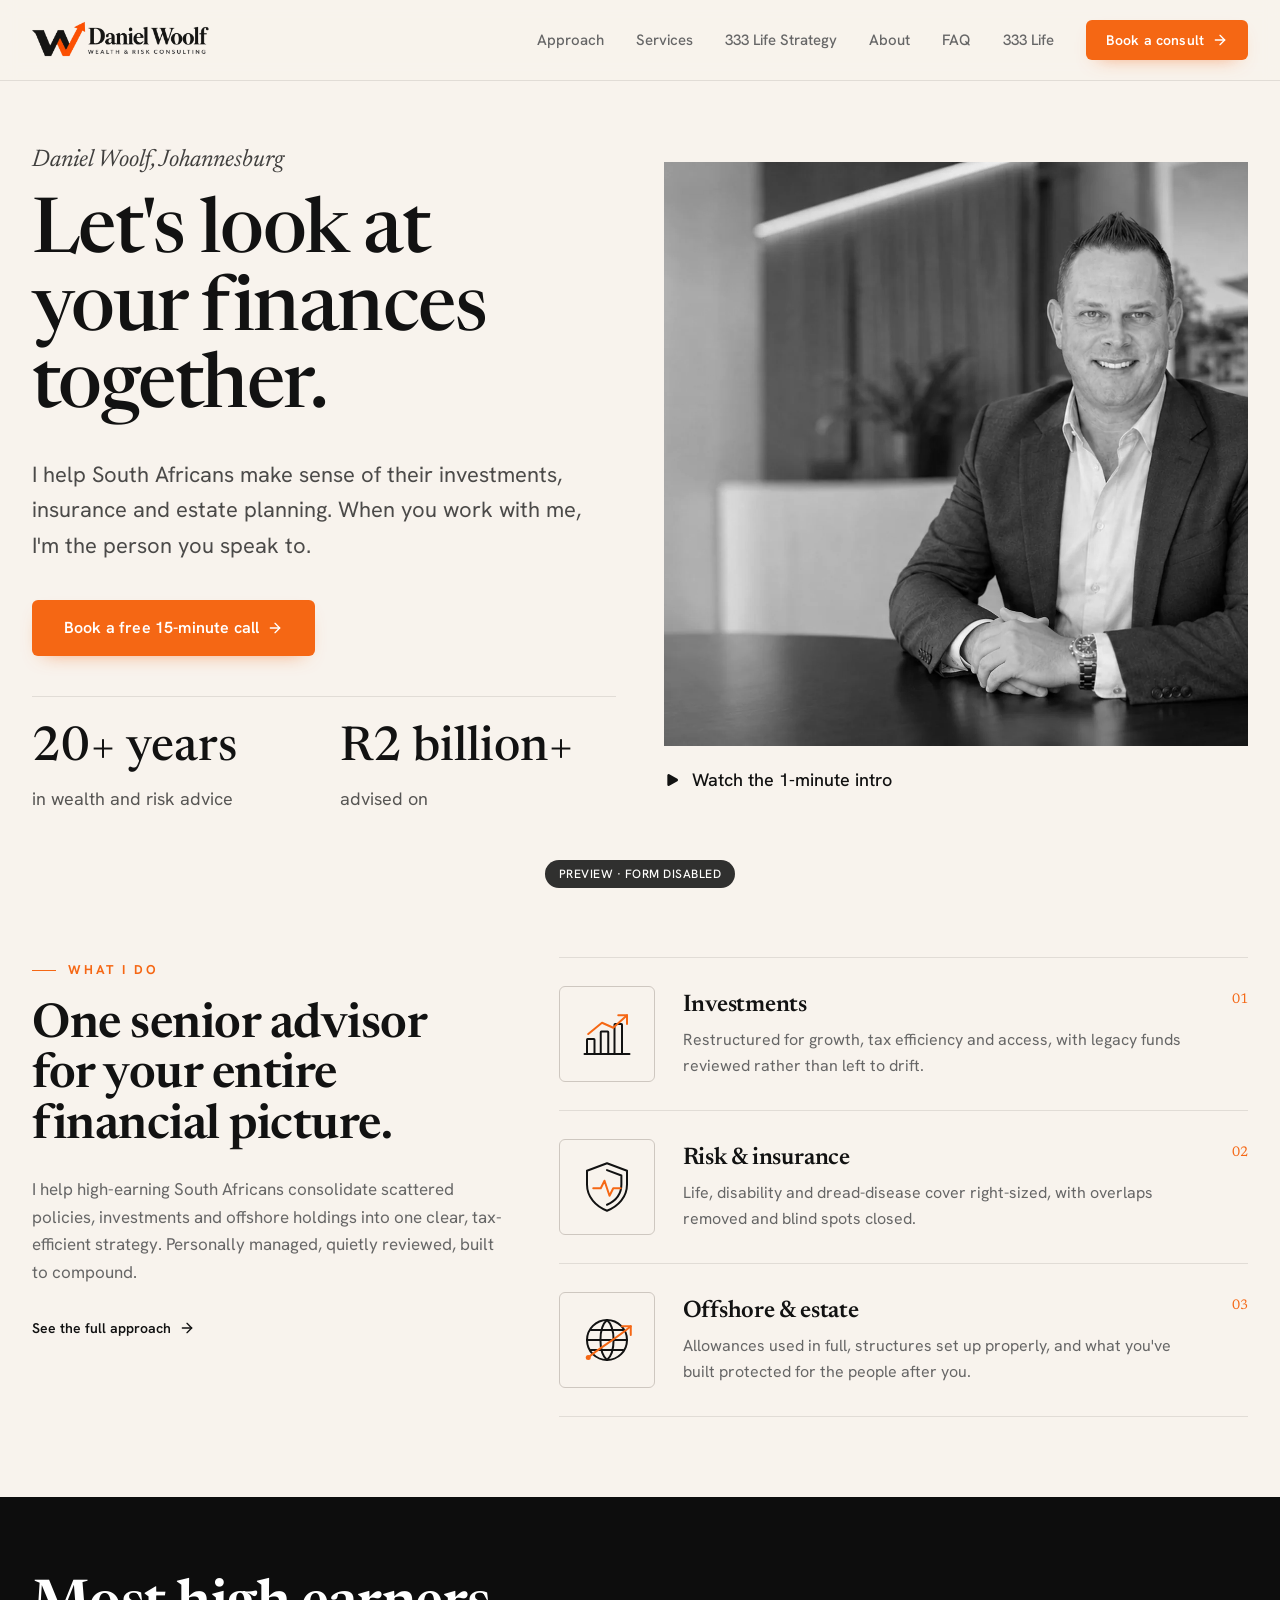
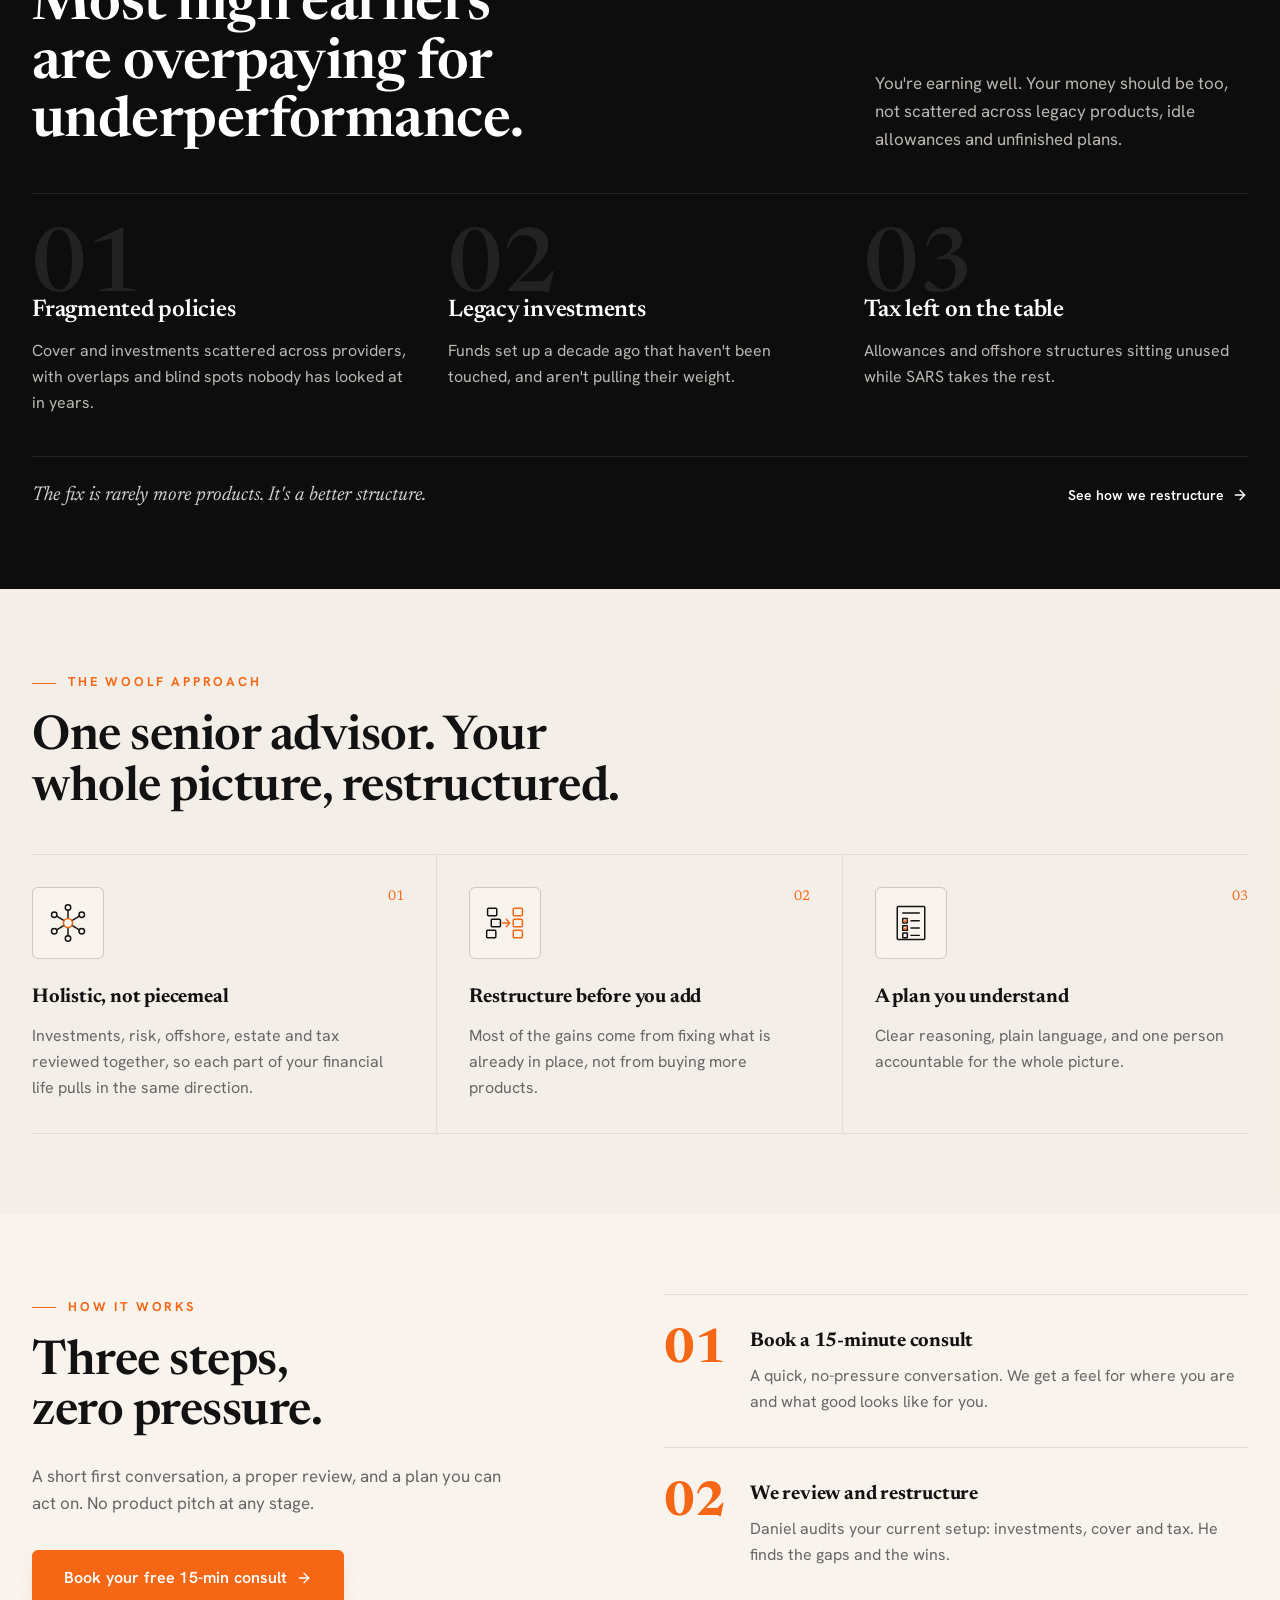
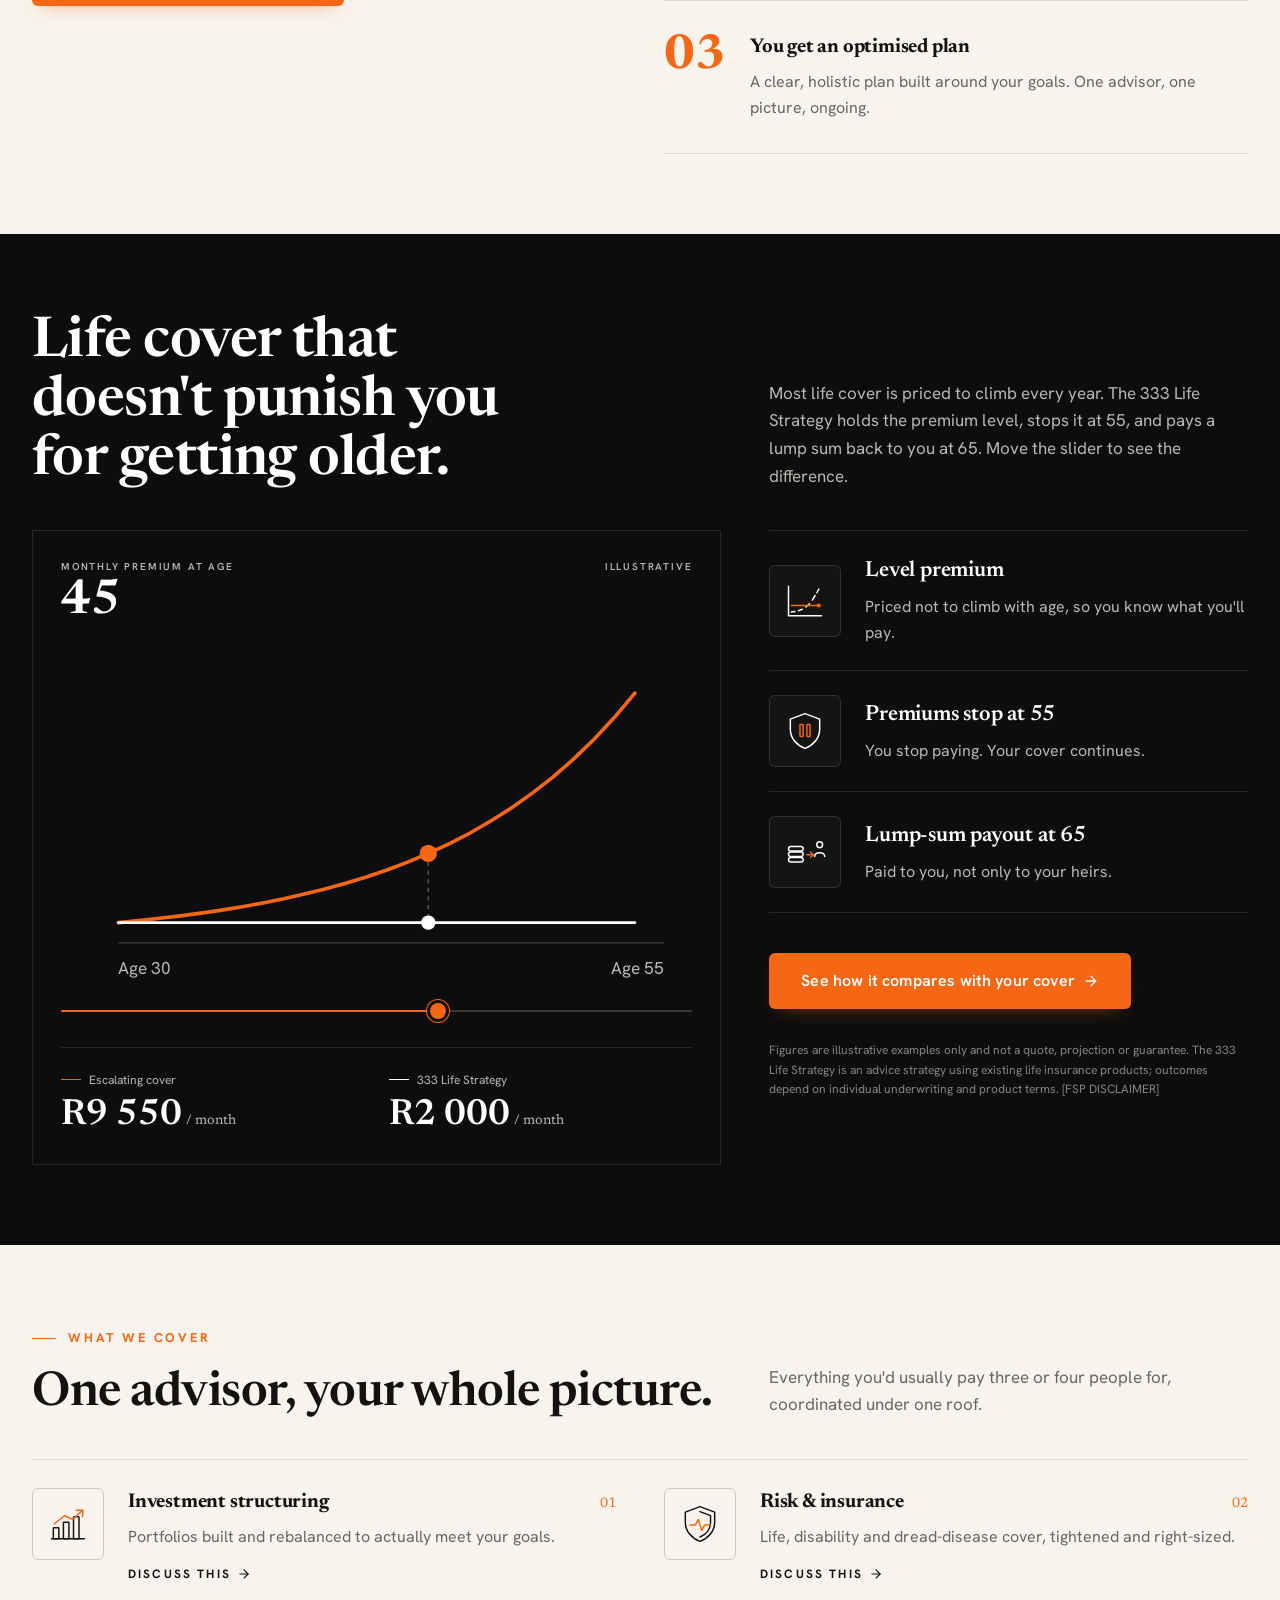
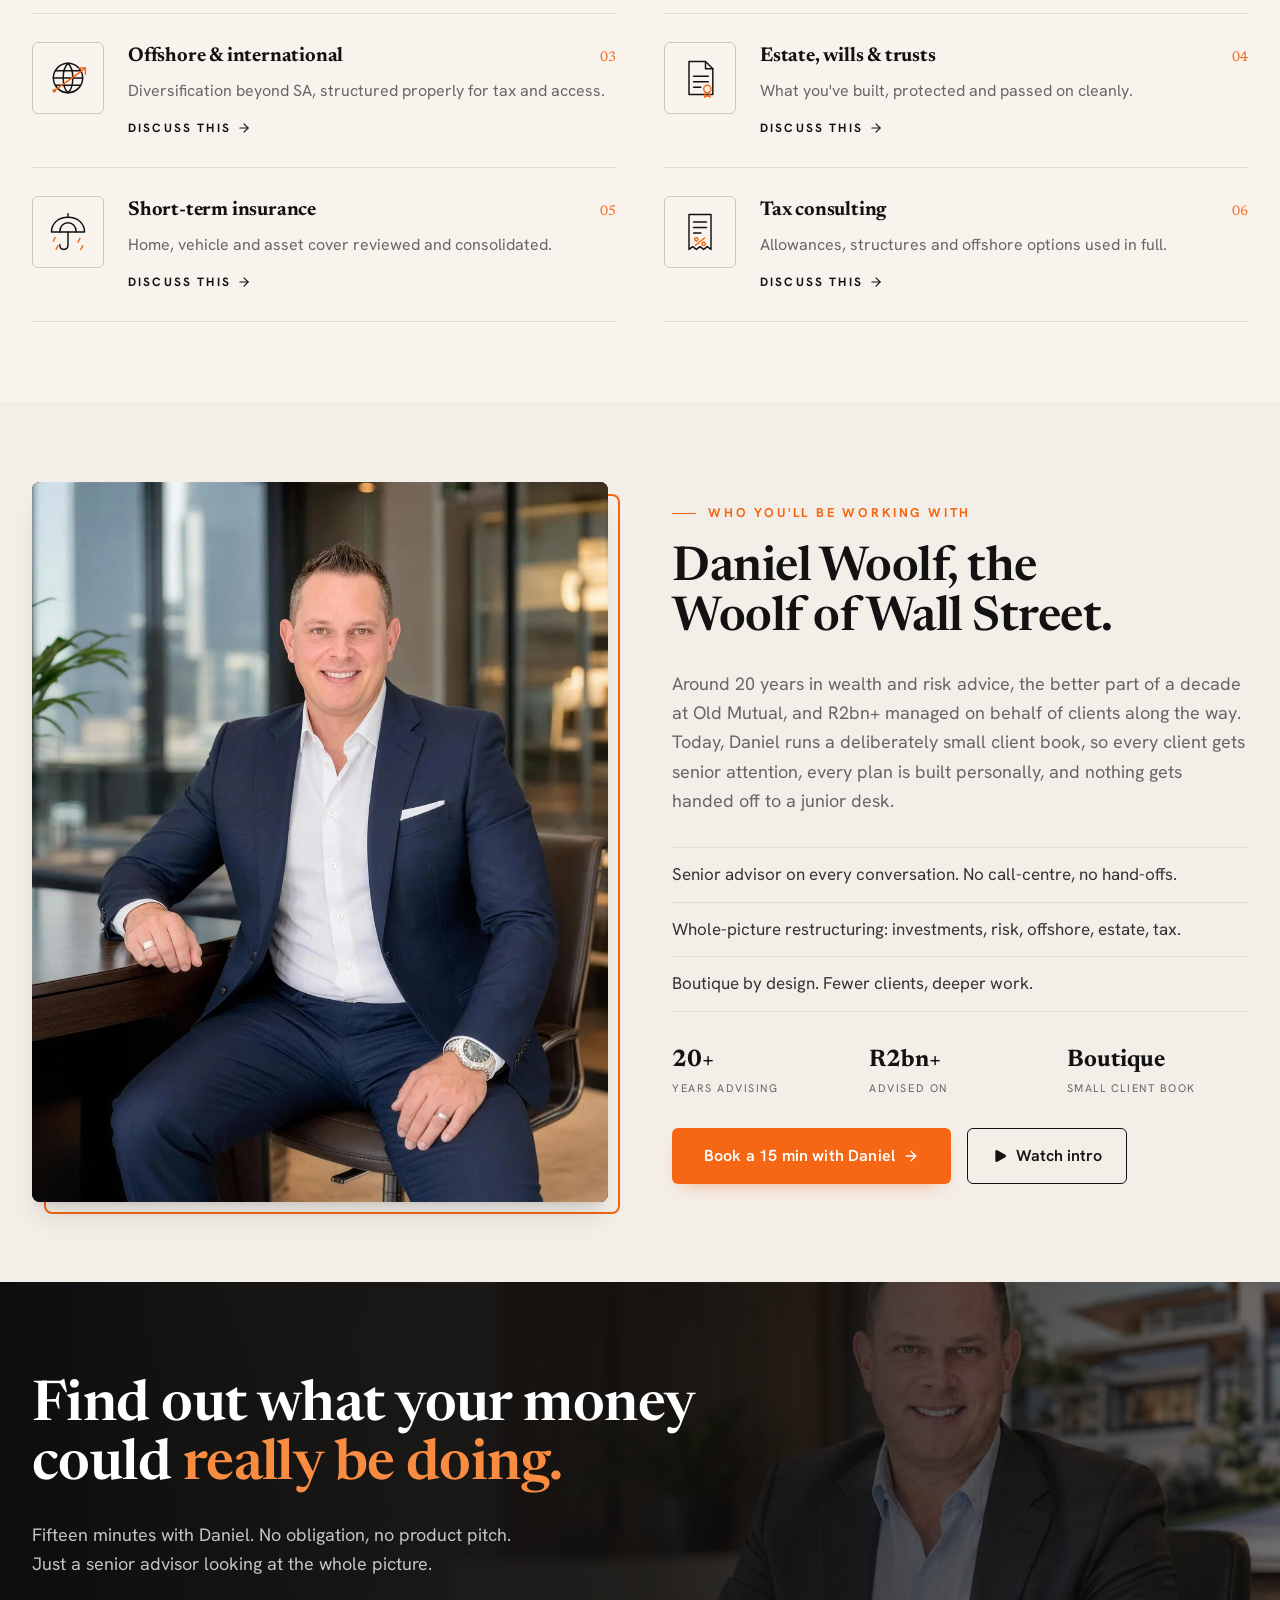
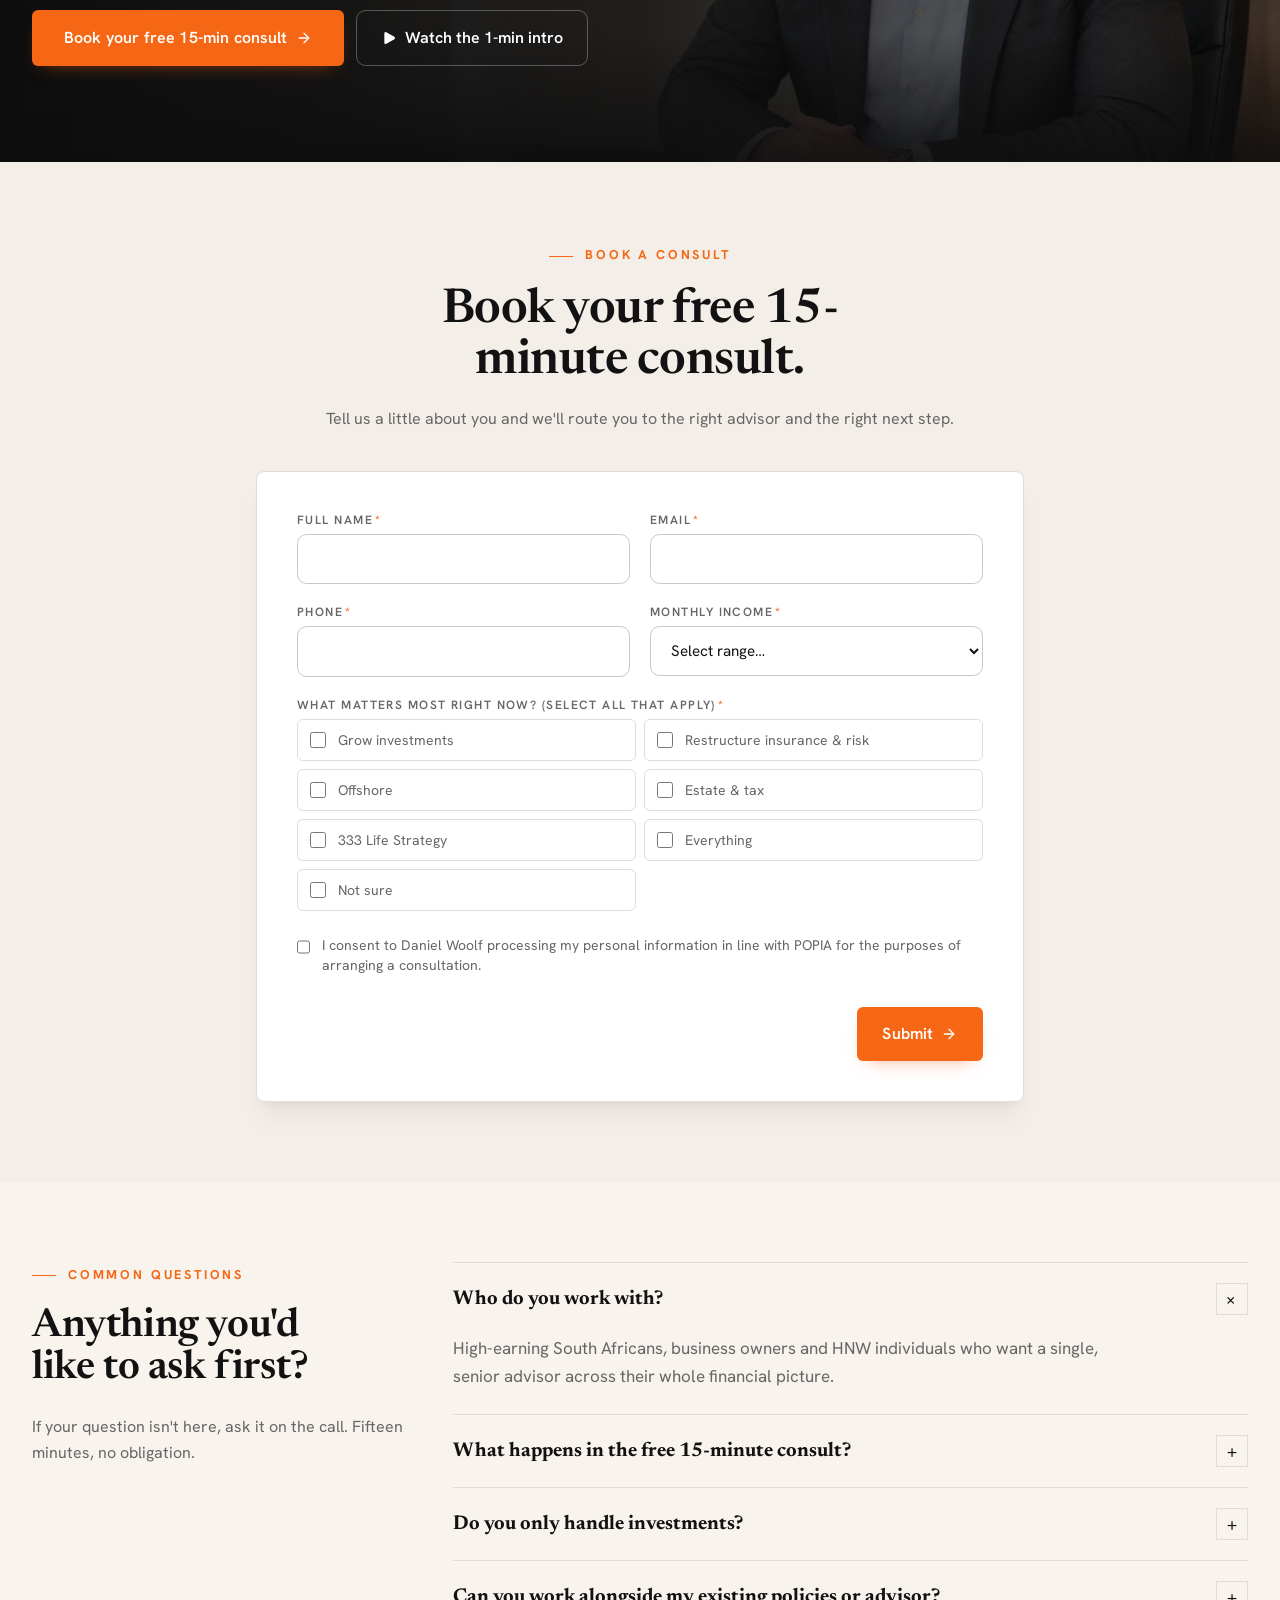
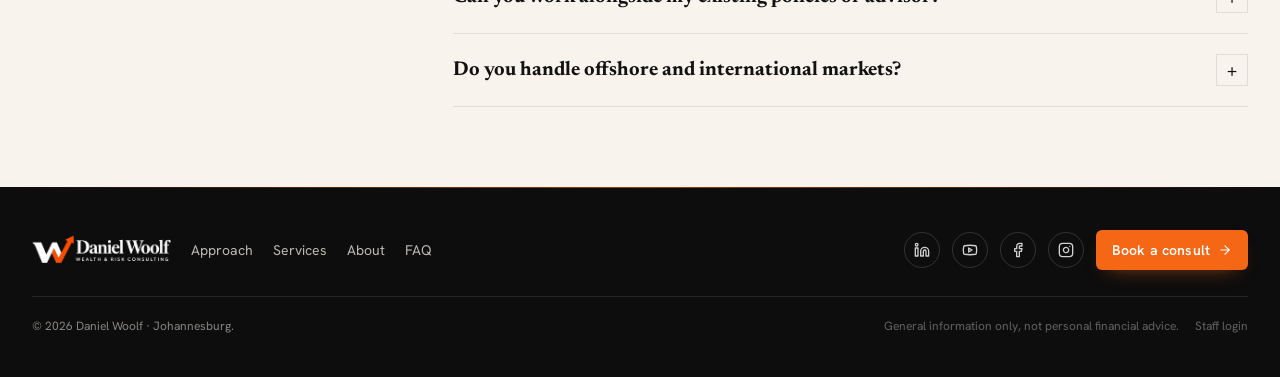
==== commit 496a155d: "Preview: fix asset paths so the logo and About portrait load under the Pages sub-path Co-Authored-By" ====
--- a/index.html
+++ b/index.html
@@ -1,4 +1,4 @@
-<!DOCTYPE html><html lang="en"><head><meta name="robots" content="noindex,nofollow"><meta charSet="utf-8"/><meta name="viewport" content="width=device-width, initial-scale=1"/><link rel="preload" as="image" href="/logo.png"/><link rel="preload" as="image" href="daniel-about.webp" fetchPriority="high"/><link rel="preload" as="image" href="/logo-white.png"/><link rel="stylesheet" href="assets/styles-DsbaVmJt.css" data-precedence="default"/><link rel="stylesheet" href="https://fonts.googleapis.com/css2?family=Newsreader:ital,opsz,wght@0,6..72,500;0,6..72,600;0,6..72,700;1,6..72,500&amp;family=Hanken+Grotesk:wght@400;500;600;700&amp;display=swap" data-precedence="default"/><title>Daniel Woolf | Boutique Wealth &amp; Risk Consulting, Johannesburg</title><meta name="theme-color" content="#0d0d0d"/><meta property="og:site_name" content="Daniel Woolf"/><meta name="twitter:card" content="summary_large_image"/><meta property="og:image" content="https://storage.googleapis.com/gpt-engineer-file-uploads/attachments/og-images/90129a7e-68a2-49c2-a551-1140e3b1d71c"/><meta name="twitter:image" content="https://storage.googleapis.com/gpt-engineer-file-uploads/attachments/og-images/90129a7e-68a2-49c2-a551-1140e3b1d71c"/><meta name="description" content="Senior, boutique financial consulting for high-earning South Africans. Investments, risk, offshore, estate and tax, restructured to do more than they do today."/><meta name="keywords" content="financial advisor Johannesburg, wealth management South Africa, investment restructuring, risk consulting, offshore investing, estate planning, Daniel Woolf"/><meta property="og:title" content="Daniel Woolf | Boutique Wealth &amp; Risk Consulting, Johannesburg"/><meta property="og:description" content="Senior, boutique financial consulting for high-earning South Africans. Investments, risk, offshore, estate and tax, restructured to do more than they do today."/><meta property="og:type" content="website"/><meta property="og:url" content="/"/><meta name="twitter:title" content="Daniel Woolf | Boutique Wealth &amp; Risk Consulting, Johannesburg"/><meta name="twitter:description" content="Senior, boutique financial consulting for high-earning South Africans. Investments, risk, offshore, estate and tax, restructured to do more than they do today."/><link rel="icon" type="image/png" sizes="64x64" href="favicon.png"/><link rel="apple-touch-icon" sizes="180x180" href="apple-touch-icon.png"/><link rel="preconnect" href="https://fonts.googleapis.com"/><link rel="preconnect" href="https://fonts.gstatic.com" crossorigin="anonymous"/><link rel="canonical" href="index.html"/><link rel="stylesheet" href="preview.css"></head><body><!--$--><div class="min-h-screen bg-background overflow-x-hidden"><style>
+<!DOCTYPE html><html lang="en"><head><meta name="robots" content="noindex,nofollow"><meta charSet="utf-8"/><meta name="viewport" content="width=device-width, initial-scale=1"/><link rel="preload" as="image" href="logo.png"/><link rel="preload" as="image" href="daniel-about.webp" fetchPriority="high"/><link rel="preload" as="image" href="logo-white.png"/><link rel="stylesheet" href="assets/styles-DsbaVmJt.css" data-precedence="default"/><link rel="stylesheet" href="https://fonts.googleapis.com/css2?family=Newsreader:ital,opsz,wght@0,6..72,500;0,6..72,600;0,6..72,700;1,6..72,500&amp;family=Hanken+Grotesk:wght@400;500;600;700&amp;display=swap" data-precedence="default"/><title>Daniel Woolf | Boutique Wealth &amp; Risk Consulting, Johannesburg</title><meta name="theme-color" content="#0d0d0d"/><meta property="og:site_name" content="Daniel Woolf"/><meta name="twitter:card" content="summary_large_image"/><meta property="og:image" content="https://storage.googleapis.com/gpt-engineer-file-uploads/attachments/og-images/90129a7e-68a2-49c2-a551-1140e3b1d71c"/><meta name="twitter:image" content="https://storage.googleapis.com/gpt-engineer-file-uploads/attachments/og-images/90129a7e-68a2-49c2-a551-1140e3b1d71c"/><meta name="description" content="Senior, boutique financial consulting for high-earning South Africans. Investments, risk, offshore, estate and tax, restructured to do more than they do today."/><meta name="keywords" content="financial advisor Johannesburg, wealth management South Africa, investment restructuring, risk consulting, offshore investing, estate planning, Daniel Woolf"/><meta property="og:title" content="Daniel Woolf | Boutique Wealth &amp; Risk Consulting, Johannesburg"/><meta property="og:description" content="Senior, boutique financial consulting for high-earning South Africans. Investments, risk, offshore, estate and tax, restructured to do more than they do today."/><meta property="og:type" content="website"/><meta property="og:url" content="/"/><meta name="twitter:title" content="Daniel Woolf | Boutique Wealth &amp; Risk Consulting, Johannesburg"/><meta name="twitter:description" content="Senior, boutique financial consulting for high-earning South Africans. Investments, risk, offshore, estate and tax, restructured to do more than they do today."/><link rel="icon" type="image/png" sizes="64x64" href="favicon.png"/><link rel="apple-touch-icon" sizes="180x180" href="apple-touch-icon.png"/><link rel="preconnect" href="https://fonts.googleapis.com"/><link rel="preconnect" href="https://fonts.gstatic.com" crossorigin="anonymous"/><link rel="canonical" href="index.html"/><link rel="stylesheet" href="preview.css"></head><body><!--$--><div class="min-h-screen bg-background overflow-x-hidden"><style>
         .input {
           width: 100%;
           border-radius: 0.6rem;
@@ -10,7 +10,7 @@
           transition: border-color 0.2s ease, box-shadow 0.2s ease;
         }
         .input:focus { outline: none; border-color: var(--gold); box-shadow: 0 0 0 3px color-mix(in oklab, var(--gold) 22%, transparent); }
-      </style><nav class="fixed top-0 left-0 right-0 z-50 border-b border-border bg-background/95 backdrop-blur"><div class="mx-auto flex h-20 max-w-[1280px] items-center justify-between gap-4 px-5 sm:px-8"><a href="#top" aria-label="Daniel Woolf home" class="whitespace-nowrap"><img src="/logo.png" alt="Daniel Woolf, Wealth &amp; Risk Consulting" width="1200" height="379" decoding="async" class="h-12 w-auto sm:h-14 "/></a><div class="hidden md:flex items-center gap-4 lg:gap-8 text-[15px] font-medium text-muted-foreground"><a href="#approach" class="transition-colors hover:text-primary whitespace-nowrap ">Approach</a><a href="#services" class="transition-colors hover:text-primary whitespace-nowrap ">Services</a><a href="#life-strategy" class="transition-colors hover:text-primary whitespace-nowrap hidden xl:inline">333 Life Strategy</a><a href="#about" class="transition-colors hover:text-primary whitespace-nowrap ">About</a><a href="#faq" class="transition-colors hover:text-primary whitespace-nowrap ">FAQ</a><a class="transition-colors hover:text-primary whitespace-nowrap " href="333-life.html">333 Life</a><a href="#book" class="btn-primary !py-2.5 !px-4 lg:!px-5 !text-sm whitespace-nowrap">Book a consult <svg xmlns="http://www.w3.org/2000/svg" width="24" height="24" viewBox="0 0 24 24" fill="none" stroke="currentColor" stroke-width="2" stroke-linecap="round" stroke-linejoin="round" class="lucide lucide-arrow-right size-4" aria-hidden="true"><path d="M5 12h14"></path><path d="m12 5 7 7-7 7"></path></svg></a></div><button aria-label="Open menu" class="grid size-10 place-items-center rounded-md text-foreground md:hidden"><svg xmlns="http://www.w3.org/2000/svg" width="24" height="24" viewBox="0 0 24 24" fill="none" stroke="currentColor" stroke-width="2" stroke-linecap="round" stroke-linejoin="round" class="lucide lucide-menu size-5" aria-hidden="true"><path d="M4 5h16"></path><path d="M4 12h16"></path><path d="M4 19h16"></path></svg></button></div></nav><main><section id="top" class="bg-background pt-28 pb-12 sm:pt-32 sm:pb-14 lg:pt-36 lg:pb-16"><div class="mx-auto grid max-w-[1280px] items-center gap-12 px-5 sm:px-8 lg:grid-cols-12 lg:gap-12"><div class="lg:col-span-6"><p class="font-display text-xl italic text-foreground/80 sm:text-2xl" style="opacity:0;transform:translateY(10px)">Daniel Woolf, Johannesburg</p><h1 class="mt-5 font-display text-[2.75rem] font-medium leading-[1.02] tracking-[-0.02em] text-foreground sm:text-6xl lg:text-[4.75rem]" style="opacity:0;transform:translateY(12px)">Let&#x27;s look at your finances together.</h1><p class="mt-7 max-w-xl text-lg leading-relaxed text-foreground/75 sm:text-[1.375rem]" style="opacity:0;transform:translateY(12px)">I help South Africans make sense of their investments, insurance and estate planning. When you work with me, I&#x27;m the person you speak to.</p><div class="mt-9" style="opacity:0;transform:translateY(12px)"><a href="#book" class="btn-primary !h-14 w-full !px-8 !text-base sm:w-auto">Book a free 15-minute call <svg xmlns="http://www.w3.org/2000/svg" width="24" height="24" viewBox="0 0 24 24" fill="none" stroke="currentColor" stroke-width="2" stroke-linecap="round" stroke-linejoin="round" class="lucide lucide-arrow-right size-4" aria-hidden="true"><path d="M5 12h14"></path><path d="m12 5 7 7-7 7"></path></svg></a></div><dl class="mt-10 grid grid-cols-2 gap-8 border-t border-border pt-7" style="opacity:0;transform:translateY(12px)"><div><dd class="whitespace-nowrap font-display text-[2rem] font-medium leading-none text-foreground sm:text-5xl">20+ years</dd><dt class="mt-3 text-sm text-foreground/70 sm:text-lg">in wealth and risk advice</dt></div><div><dd class="whitespace-nowrap font-display text-[2rem] font-medium leading-none text-foreground sm:text-5xl">R2 billion+</dd><dt class="mt-3 text-sm text-foreground/70 sm:text-lg">advised on</dt></div></dl></div><div class="lg:col-span-6" style="opacity:0;transform:translateY(16px)"><img src="daniel-about.webp" alt="Daniel Woolf at his desk in Johannesburg" width="1200" height="1200" fetchPriority="high" class="aspect-square w-full object-cover object-[68%_center] grayscale"/><button type="button" class="group mt-5 inline-flex items-center gap-3 text-base font-medium text-foreground transition-colors hover:text-primary sm:text-lg"><svg xmlns="http://www.w3.org/2000/svg" width="24" height="24" viewBox="0 0 24 24" fill="none" stroke="currentColor" stroke-width="0" stroke-linecap="round" stroke-linejoin="round" class="lucide lucide-play size-4 fill-current" aria-hidden="true"><path d="M5 5a2 2 0 0 1 3.008-1.728l11.997 6.998a2 2 0 0 1 .003 3.458l-12 7A2 2 0 0 1 5 19z"></path></svg>Watch the 1-minute intro</button></div></div></section><section class="bg-background py-14 sm:py-16 lg:py-20"><div class="mx-auto max-w-[1280px] px-5 sm:px-8"><div class="grid gap-12 lg:grid-cols-12 lg:gap-12"><div style="transition-delay:0ms" class="reveal lg:col-span-5"><p class="eyebrow">What I do</p><h2 class="mt-5 font-display text-[2rem] font-semibold leading-[1.05] text-foreground sm:text-[2.5rem] lg:text-[3rem]">One senior advisor for your entire financial picture.</h2><p class="mt-6 text-base leading-relaxed text-muted-foreground sm:text-[17px]">I help high-earning South Africans consolidate scattered policies, investments and offshore holdings into one clear, tax-efficient strategy. Personally managed, quietly reviewed, built to compound.</p><a href="#approach" class="group mt-8 inline-flex items-center gap-2 text-sm font-semibold text-foreground transition-colors hover:text-primary">See the full approach<svg xmlns="http://www.w3.org/2000/svg" width="24" height="24" viewBox="0 0 24 24" fill="none" stroke="currentColor" stroke-width="2" stroke-linecap="round" stroke-linejoin="round" class="lucide lucide-arrow-right size-4 transition-transform group-hover:translate-x-1" aria-hidden="true"><path d="M5 12h14"></path><path d="m12 5 7 7-7 7"></path></svg></a></div><ol class="divide-y divide-border border-y border-border lg:col-span-7"><li style="transition-delay:0ms" class="reveal group flex items-center gap-5 py-6 sm:gap-7 sm:py-7"><span class="aicon-frame aicon-frame-lg"><svg viewBox="0 0 48 48" class="aicon aicon-live" aria-hidden="true" focusable="false"><line x1="6" y1="40" x2="42" y2="40" pathLength="1" class="d" style="--d:0s"></line><rect x="8" y="28" width="6" height="12" rx="0.5" pathLength="1" class="d grow" style="--d:0.07s"></rect><rect x="19" y="22" width="6" height="18" rx="0.5" pathLength="1" class="d grow" style="--d:0.14s"></rect><rect x="30" y="16" width="6" height="24" rx="0.5" pathLength="1" class="d grow" style="--d:0.21000000000000002s"></rect><polyline points="9,24 20,15 29,19 40,9" pathLength="1" class="d ac lift" style="--d:0.28s"></polyline><polyline points="33,9 40,9 40,16" pathLength="1" class="d ac lift" style="--d:0.35000000000000003s"></polyline></svg></span><div class="flex-1"><h3 class="font-display text-[1.375rem] font-semibold text-foreground sm:text-2xl">Investments</h3><p class="mt-1.5 text-base leading-relaxed text-muted-foreground">Restructured for growth, tax efficiency and access, with legacy funds reviewed rather than left to drift.</p></div><span class="self-start pt-1 font-display text-sm text-primary">01</span></li><li style="transition-delay:90ms" class="reveal group flex items-center gap-5 py-6 sm:gap-7 sm:py-7"><span class="aicon-frame aicon-frame-lg"><svg viewBox="0 0 48 48" class="aicon aicon-live" aria-hidden="true" focusable="false"><path d="M24 5 L40 11 V22 C40 32 33 39.5 24 43 C15 39.5 8 32 8 22 V11 Z" pathLength="1" class="d" style="--d:0s"></path><path d="M24 10.5 L35.5 14.8 V22 C35.5 29.5 30.8 35.2 24 38.2" pathLength="1" class="d" style="--d:0.07s"></path><polyline points="13,25 19,25 22,19 26,31 29,25 35,25" pathLength="1" class="d ac lift" style="--d:0.14s"></polyline></svg></span><div class="flex-1"><h3 class="font-display text-[1.375rem] font-semibold text-foreground sm:text-2xl">Risk &amp; insurance</h3><p class="mt-1.5 text-base leading-relaxed text-muted-foreground">Life, disability and dread-disease cover right-sized, with overlaps removed and blind spots closed.</p></div><span class="self-start pt-1 font-display text-sm text-primary">02</span></li><li style="transition-delay:180ms" class="reveal group flex items-center gap-5 py-6 sm:gap-7 sm:py-7"><span class="aicon-frame aicon-frame-lg"><svg viewBox="0 0 48 48" class="aicon aicon-live" aria-hidden="true" focusable="false"><circle cx="24" cy="24" r="16" pathLength="1" class="d" style="--d:0s"></circle><path d="M24 8 C17 14 17 34 24 40" pathLength="1" class="d" style="--d:0.07s"></path><path d="M24 8 C31 14 31 34 24 40" pathLength="1" class="d" style="--d:0.14s"></path><line x1="8" y1="24" x2="40" y2="24" pathLength="1" class="d" style="--d:0.21000000000000002s"></line><line x1="11" y1="16" x2="37" y2="16" pathLength="1" class="d" style="--d:0.28s"></line><line x1="11" y1="32" x2="37" y2="32" pathLength="1" class="d" style="--d:0.35000000000000003s"></line><path d="M9 38 C18 30 30 24 43 13" pathLength="1" class="d ac lift" style="--d:0.42000000000000004s"></path><polyline points="36,13 43,13 43,20" pathLength="1" class="d ac lift" style="--d:0.49000000000000005s"></polyline><circle cx="9" cy="38" r="2" pathLength="1" class="d fl" style="--d:0.56s"></circle></svg></span><div class="flex-1"><h3 class="font-display text-[1.375rem] font-semibold text-foreground sm:text-2xl">Offshore &amp; estate</h3><p class="mt-1.5 text-base leading-relaxed text-muted-foreground">Allowances used in full, structures set up properly, and what you&#x27;ve built protected for the people after you.</p></div><span class="self-start pt-1 font-display text-sm text-primary">03</span></li></ol></div></div></section><section class="bg-ink-950 py-14 sm:py-16 lg:py-20"><div class="mx-auto max-w-[1280px] px-5 sm:px-8"><div style="transition-delay:0ms" class="reveal grid gap-8 lg:grid-cols-12 lg:gap-12"><h2 class="font-display text-[2rem] font-semibold leading-[1.05] text-white sm:text-[2.5rem] lg:col-span-8 lg:text-[3.5rem]">Most high earners are overpaying for underperformance.</h2><p class="self-end text-base leading-relaxed text-ondark-muted sm:text-[17px] lg:col-span-4">You&#x27;re earning well. Your money should be too, not scattered across legacy products, idle allowances and unfinished plans.</p></div><div class="mt-10 grid gap-8 border-t border-white/10 pt-8 sm:grid-cols-3 sm:gap-8"><div style="transition-delay:0ms" class="reveal relative"><span aria-hidden="true" class="block font-display text-[4.5rem] font-medium leading-none text-white/[0.09] sm:text-[5.5rem]">0<!-- -->1</span><h3 class="-mt-5 font-display text-2xl font-semibold text-white">Fragmented policies</h3><p class="mt-3 max-w-sm text-base leading-relaxed text-ondark-muted">Cover and investments scattered across providers, with overlaps and blind spots nobody has looked at in years.</p></div><div style="transition-delay:110ms" class="reveal relative"><span aria-hidden="true" class="block font-display text-[4.5rem] font-medium leading-none text-white/[0.09] sm:text-[5.5rem]">0<!-- -->2</span><h3 class="-mt-5 font-display text-2xl font-semibold text-white">Legacy investments</h3><p class="mt-3 max-w-sm text-base leading-relaxed text-ondark-muted">Funds set up a decade ago that haven&#x27;t been touched, and aren&#x27;t pulling their weight.</p></div><div style="transition-delay:220ms" class="reveal relative"><span aria-hidden="true" class="block font-display text-[4.5rem] font-medium leading-none text-white/[0.09] sm:text-[5.5rem]">0<!-- -->3</span><h3 class="-mt-5 font-display text-2xl font-semibold text-white">Tax left on the table</h3><p class="mt-3 max-w-sm text-base leading-relaxed text-ondark-muted">Allowances and offshore structures sitting unused while SARS takes the rest.</p></div></div><div style="transition-delay:200ms" class="reveal mt-10 flex flex-col gap-4 border-t border-white/10 pt-6 sm:flex-row sm:items-center sm:justify-between"><p class="font-display text-lg italic text-white/80 sm:text-xl">The fix is rarely more products. It&#x27;s a better structure.</p><a href="#approach" class="group inline-flex items-center gap-2 text-sm font-semibold text-white transition-colors hover:text-primary">See how we restructure<svg xmlns="http://www.w3.org/2000/svg" width="24" height="24" viewBox="0 0 24 24" fill="none" stroke="currentColor" stroke-width="2" stroke-linecap="round" stroke-linejoin="round" class="lucide lucide-arrow-right size-4 transition-transform group-hover:translate-x-1" aria-hidden="true"><path d="M5 12h14"></path><path d="m12 5 7 7-7 7"></path></svg></a></div></div></section><section id="approach" class="scroll-mt-10 bg-secondary/40 py-14 sm:py-16 lg:py-20"><div class="mx-auto max-w-[1280px] px-5 sm:px-8"><div style="transition-delay:0ms" class="reveal max-w-3xl"><p class="eyebrow">The Woolf approach</p><h2 class="mt-5 font-display text-[2rem] font-semibold leading-[1.05] text-foreground sm:text-[2.5rem] lg:text-[3rem]">One senior advisor. Your whole picture, restructured.</h2></div><div class="mt-10 grid divide-y divide-border border-y border-border sm:grid-cols-3 sm:divide-x sm:divide-y-0"><div style="transition-delay:0ms" class="reveal group py-8 sm:px-8 sm:first:pl-0 sm:last:pr-0"><div class="flex items-start justify-between"><span class="aicon-frame"><svg viewBox="0 0 48 48" class="aicon " aria-hidden="true" focusable="false"><circle cx="24" cy="7" r="3" pathLength="1" class="d" style="--d:0s"></circle><circle cx="39" cy="15" r="3" pathLength="1" class="d" style="--d:0.07s"></circle><circle cx="39" cy="33" r="3" pathLength="1" class="d" style="--d:0.14s"></circle><circle cx="24" cy="41" r="3" pathLength="1" class="d" style="--d:0.21000000000000002s"></circle><circle cx="9" cy="33" r="3" pathLength="1" class="d" style="--d:0.28s"></circle><circle cx="9" cy="15" r="3" pathLength="1" class="d" style="--d:0.35000000000000003s"></circle><line x1="24" y1="19" x2="24" y2="10" pathLength="1" class="d" style="--d:0.42000000000000004s"></line><line x1="28.3" y1="21.5" x2="36.3" y2="16.5" pathLength="1" class="d" style="--d:0.49000000000000005s"></line><line x1="28.3" y1="26.5" x2="36.3" y2="31.5" pathLength="1" class="d" style="--d:0.56s"></line><line x1="24" y1="29" x2="24" y2="38" pathLength="1" class="d" style="--d:0.6300000000000001s"></line><line x1="19.7" y1="26.5" x2="11.7" y2="31.5" pathLength="1" class="d" style="--d:0.7000000000000001s"></line><line x1="19.7" y1="21.5" x2="11.7" y2="16.5" pathLength="1" class="d" style="--d:0.77s"></line><circle cx="24" cy="24" r="5" pathLength="1" class="d ac lift" style="--d:0.8400000000000001s"></circle></svg></span><span class="font-display text-sm text-primary">0<!-- -->1</span></div><h3 class="mt-6 font-display text-xl font-bold text-foreground">Holistic, not piecemeal</h3><p class="mt-3 text-base leading-relaxed text-muted-foreground">Investments, risk, offshore, estate and tax reviewed together, so each part of your financial life pulls in the same direction.</p></div><div style="transition-delay:90ms" class="reveal group py-8 sm:px-8 sm:first:pl-0 sm:last:pr-0"><div class="flex items-start justify-between"><span class="aicon-frame"><svg viewBox="0 0 48 48" class="aicon " aria-hidden="true" focusable="false"><rect x="5" y="8" width="10" height="8" rx="1" pathLength="1" class="d" style="--d:0s"></rect><rect x="9" y="20" width="10" height="8" rx="1" pathLength="1" class="d" style="--d:0.07s"></rect><rect x="4" y="32" width="10" height="8" rx="1" pathLength="1" class="d" style="--d:0.14s"></rect><line x1="21" y1="24" x2="29" y2="24" pathLength="1" class="d ac lift" style="--d:0.21000000000000002s"></line><polyline points="25.5,20 29,24 25.5,28" pathLength="1" class="d ac lift" style="--d:0.28s"></polyline><rect x="33" y="8" width="10" height="8" rx="1" pathLength="1" class="d ac" style="--d:0.35000000000000003s"></rect><rect x="33" y="20" width="10" height="8" rx="1" pathLength="1" class="d ac" style="--d:0.42000000000000004s"></rect><rect x="33" y="32" width="10" height="8" rx="1" pathLength="1" class="d ac" style="--d:0.49000000000000005s"></rect></svg></span><span class="font-display text-sm text-primary">0<!-- -->2</span></div><h3 class="mt-6 font-display text-xl font-bold text-foreground">Restructure before you add</h3><p class="mt-3 text-base leading-relaxed text-muted-foreground">Most of the gains come from fixing what is already in place, not from buying more products.</p></div><div style="transition-delay:180ms" class="reveal group py-8 sm:px-8 sm:first:pl-0 sm:last:pr-0"><div class="flex items-start justify-between"><span class="aicon-frame"><svg viewBox="0 0 48 48" class="aicon " aria-hidden="true" focusable="false"><rect x="9" y="6" width="30" height="36" rx="1" pathLength="1" class="d" style="--d:0s"></rect><line x1="15" y1="13" x2="33" y2="13" pathLength="1" class="d" style="--d:0.07s"></line><rect x="15" y="19" width="5" height="5" rx="0.5" pathLength="1" class="d" style="--d:0.14s"></rect><rect x="15" y="27" width="5" height="5" rx="0.5" pathLength="1" class="d" style="--d:0.21000000000000002s"></rect><rect x="15" y="35" width="5" height="5" rx="0.5" pathLength="1" class="d" style="--d:0.28s"></rect><line x1="24" y1="21.5" x2="33" y2="21.5" pathLength="1" class="d" style="--d:0.35000000000000003s"></line><line x1="24" y1="29.5" x2="33" y2="29.5" pathLength="1" class="d" style="--d:0.42000000000000004s"></line><line x1="24" y1="37.5" x2="33" y2="37.5" pathLength="1" class="d" style="--d:0.49000000000000005s"></line><polyline points="16,21.5 17.5,23 19.5,20.5" pathLength="1" class="d ac lift" style="--d:0.56s"></polyline><polyline points="16,29.5 17.5,31 19.5,28.5" pathLength="1" class="d ac lift" style="--d:0.6300000000000001s"></polyline></svg></span><span class="font-display text-sm text-primary">0<!-- -->3</span></div><h3 class="mt-6 font-display text-xl font-bold text-foreground">A plan you understand</h3><p class="mt-3 text-base leading-relaxed text-muted-foreground">Clear reasoning, plain language, and one person accountable for the whole picture.</p></div></div></div></section><section class="bg-background py-14 sm:py-16 lg:py-20"><div class="mx-auto max-w-[1280px] px-5 sm:px-8"><div class="grid gap-12 lg:grid-cols-12 lg:gap-12"><div style="transition-delay:0ms" class="reveal lg:col-span-5"><p class="eyebrow">How it works</p><h2 class="mt-5 font-display text-[2rem] font-semibold leading-[1.05] text-foreground sm:text-[2.5rem] lg:text-[3rem]">Three steps, zero pressure.</h2><p class="mt-6 text-base leading-relaxed text-muted-foreground sm:text-[17px]">A short first conversation, a proper review, and a plan you can act on. No product pitch at any stage.</p><a href="#book" class="btn-primary mt-8 !h-14 !px-8 !text-base">Book your free 15-min consult <svg xmlns="http://www.w3.org/2000/svg" width="24" height="24" viewBox="0 0 24 24" fill="none" stroke="currentColor" stroke-width="2" stroke-linecap="round" stroke-linejoin="round" class="lucide lucide-arrow-right size-4" aria-hidden="true"><path d="M5 12h14"></path><path d="m12 5 7 7-7 7"></path></svg></a></div><ol class="divide-y divide-border border-y border-border lg:col-span-6 lg:col-start-7"><li style="transition-delay:0ms" class="reveal grid grid-cols-[auto_1fr] gap-6 py-8"><span class="font-display text-4xl font-bold leading-none text-primary sm:text-5xl">01</span><div><h3 class="font-display text-xl font-bold text-foreground">Book a 15-minute consult</h3><p class="mt-2 text-base leading-relaxed text-muted-foreground">A quick, no-pressure conversation. We get a feel for where you are and what good looks like for you.</p></div></li><li style="transition-delay:110ms" class="reveal grid grid-cols-[auto_1fr] gap-6 py-8"><span class="font-display text-4xl font-bold leading-none text-primary sm:text-5xl">02</span><div><h3 class="font-display text-xl font-bold text-foreground">We review and restructure</h3><p class="mt-2 text-base leading-relaxed text-muted-foreground">Daniel audits your current setup: investments, cover and tax. He finds the gaps and the wins.</p></div></li><li style="transition-delay:220ms" class="reveal grid grid-cols-[auto_1fr] gap-6 py-8"><span class="font-display text-4xl font-bold leading-none text-primary sm:text-5xl">03</span><div><h3 class="font-display text-xl font-bold text-foreground">You get an optimised plan</h3><p class="mt-2 text-base leading-relaxed text-muted-foreground">A clear, holistic plan built around your goals. One advisor, one picture, ongoing.</p></div></li></ol></div></div></section><section id="life-strategy" class="scroll-mt-10 bg-ink-950 py-14 sm:py-16 lg:py-20"><style>
+      </style><nav class="fixed top-0 left-0 right-0 z-50 border-b border-border bg-background/95 backdrop-blur"><div class="mx-auto flex h-20 max-w-[1280px] items-center justify-between gap-4 px-5 sm:px-8"><a href="#top" aria-label="Daniel Woolf home" class="whitespace-nowrap"><img src="logo.png" alt="Daniel Woolf, Wealth &amp; Risk Consulting" width="1200" height="379" decoding="async" class="h-12 w-auto sm:h-14 "/></a><div class="hidden md:flex items-center gap-4 lg:gap-8 text-[15px] font-medium text-muted-foreground"><a href="#approach" class="transition-colors hover:text-primary whitespace-nowrap ">Approach</a><a href="#services" class="transition-colors hover:text-primary whitespace-nowrap ">Services</a><a href="#life-strategy" class="transition-colors hover:text-primary whitespace-nowrap hidden xl:inline">333 Life Strategy</a><a href="#about" class="transition-colors hover:text-primary whitespace-nowrap ">About</a><a href="#faq" class="transition-colors hover:text-primary whitespace-nowrap ">FAQ</a><a class="transition-colors hover:text-primary whitespace-nowrap " href="333-life.html">333 Life</a><a href="#book" class="btn-primary !py-2.5 !px-4 lg:!px-5 !text-sm whitespace-nowrap">Book a consult <svg xmlns="http://www.w3.org/2000/svg" width="24" height="24" viewBox="0 0 24 24" fill="none" stroke="currentColor" stroke-width="2" stroke-linecap="round" stroke-linejoin="round" class="lucide lucide-arrow-right size-4" aria-hidden="true"><path d="M5 12h14"></path><path d="m12 5 7 7-7 7"></path></svg></a></div><button aria-label="Open menu" class="grid size-10 place-items-center rounded-md text-foreground md:hidden"><svg xmlns="http://www.w3.org/2000/svg" width="24" height="24" viewBox="0 0 24 24" fill="none" stroke="currentColor" stroke-width="2" stroke-linecap="round" stroke-linejoin="round" class="lucide lucide-menu size-5" aria-hidden="true"><path d="M4 5h16"></path><path d="M4 12h16"></path><path d="M4 19h16"></path></svg></button></div></nav><main><section id="top" class="bg-background pt-28 pb-12 sm:pt-32 sm:pb-14 lg:pt-36 lg:pb-16"><div class="mx-auto grid max-w-[1280px] items-center gap-12 px-5 sm:px-8 lg:grid-cols-12 lg:gap-12"><div class="lg:col-span-6"><p class="font-display text-xl italic text-foreground/80 sm:text-2xl" style="opacity:0;transform:translateY(10px)">Daniel Woolf, Johannesburg</p><h1 class="mt-5 font-display text-[2.75rem] font-medium leading-[1.02] tracking-[-0.02em] text-foreground sm:text-6xl lg:text-[4.75rem]" style="opacity:0;transform:translateY(12px)">Let&#x27;s look at your finances together.</h1><p class="mt-7 max-w-xl text-lg leading-relaxed text-foreground/75 sm:text-[1.375rem]" style="opacity:0;transform:translateY(12px)">I help South Africans make sense of their investments, insurance and estate planning. When you work with me, I&#x27;m the person you speak to.</p><div class="mt-9" style="opacity:0;transform:translateY(12px)"><a href="#book" class="btn-primary !h-14 w-full !px-8 !text-base sm:w-auto">Book a free 15-minute call <svg xmlns="http://www.w3.org/2000/svg" width="24" height="24" viewBox="0 0 24 24" fill="none" stroke="currentColor" stroke-width="2" stroke-linecap="round" stroke-linejoin="round" class="lucide lucide-arrow-right size-4" aria-hidden="true"><path d="M5 12h14"></path><path d="m12 5 7 7-7 7"></path></svg></a></div><dl class="mt-10 grid grid-cols-2 gap-8 border-t border-border pt-7" style="opacity:0;transform:translateY(12px)"><div><dd class="whitespace-nowrap font-display text-[2rem] font-medium leading-none text-foreground sm:text-5xl">20+ years</dd><dt class="mt-3 text-sm text-foreground/70 sm:text-lg">in wealth and risk advice</dt></div><div><dd class="whitespace-nowrap font-display text-[2rem] font-medium leading-none text-foreground sm:text-5xl">R2 billion+</dd><dt class="mt-3 text-sm text-foreground/70 sm:text-lg">advised on</dt></div></dl></div><div class="lg:col-span-6" style="opacity:0;transform:translateY(16px)"><img src="daniel-about.webp" alt="Daniel Woolf at his desk in Johannesburg" width="1200" height="1200" fetchPriority="high" class="aspect-square w-full object-cover object-[68%_center] grayscale"/><button type="button" class="group mt-5 inline-flex items-center gap-3 text-base font-medium text-foreground transition-colors hover:text-primary sm:text-lg"><svg xmlns="http://www.w3.org/2000/svg" width="24" height="24" viewBox="0 0 24 24" fill="none" stroke="currentColor" stroke-width="0" stroke-linecap="round" stroke-linejoin="round" class="lucide lucide-play size-4 fill-current" aria-hidden="true"><path d="M5 5a2 2 0 0 1 3.008-1.728l11.997 6.998a2 2 0 0 1 .003 3.458l-12 7A2 2 0 0 1 5 19z"></path></svg>Watch the 1-minute intro</button></div></div></section><section class="bg-background py-14 sm:py-16 lg:py-20"><div class="mx-auto max-w-[1280px] px-5 sm:px-8"><div class="grid gap-12 lg:grid-cols-12 lg:gap-12"><div style="transition-delay:0ms" class="reveal lg:col-span-5"><p class="eyebrow">What I do</p><h2 class="mt-5 font-display text-[2rem] font-semibold leading-[1.05] text-foreground sm:text-[2.5rem] lg:text-[3rem]">One senior advisor for your entire financial picture.</h2><p class="mt-6 text-base leading-relaxed text-muted-foreground sm:text-[17px]">I help high-earning South Africans consolidate scattered policies, investments and offshore holdings into one clear, tax-efficient strategy. Personally managed, quietly reviewed, built to compound.</p><a href="#approach" class="group mt-8 inline-flex items-center gap-2 text-sm font-semibold text-foreground transition-colors hover:text-primary">See the full approach<svg xmlns="http://www.w3.org/2000/svg" width="24" height="24" viewBox="0 0 24 24" fill="none" stroke="currentColor" stroke-width="2" stroke-linecap="round" stroke-linejoin="round" class="lucide lucide-arrow-right size-4 transition-transform group-hover:translate-x-1" aria-hidden="true"><path d="M5 12h14"></path><path d="m12 5 7 7-7 7"></path></svg></a></div><ol class="divide-y divide-border border-y border-border lg:col-span-7"><li style="transition-delay:0ms" class="reveal group flex items-center gap-5 py-6 sm:gap-7 sm:py-7"><span class="aicon-frame aicon-frame-lg"><svg viewBox="0 0 48 48" class="aicon aicon-live" aria-hidden="true" focusable="false"><line x1="6" y1="40" x2="42" y2="40" pathLength="1" class="d" style="--d:0s"></line><rect x="8" y="28" width="6" height="12" rx="0.5" pathLength="1" class="d grow" style="--d:0.07s"></rect><rect x="19" y="22" width="6" height="18" rx="0.5" pathLength="1" class="d grow" style="--d:0.14s"></rect><rect x="30" y="16" width="6" height="24" rx="0.5" pathLength="1" class="d grow" style="--d:0.21000000000000002s"></rect><polyline points="9,24 20,15 29,19 40,9" pathLength="1" class="d ac lift" style="--d:0.28s"></polyline><polyline points="33,9 40,9 40,16" pathLength="1" class="d ac lift" style="--d:0.35000000000000003s"></polyline></svg></span><div class="flex-1"><h3 class="font-display text-[1.375rem] font-semibold text-foreground sm:text-2xl">Investments</h3><p class="mt-1.5 text-base leading-relaxed text-muted-foreground">Restructured for growth, tax efficiency and access, with legacy funds reviewed rather than left to drift.</p></div><span class="self-start pt-1 font-display text-sm text-primary">01</span></li><li style="transition-delay:90ms" class="reveal group flex items-center gap-5 py-6 sm:gap-7 sm:py-7"><span class="aicon-frame aicon-frame-lg"><svg viewBox="0 0 48 48" class="aicon aicon-live" aria-hidden="true" focusable="false"><path d="M24 5 L40 11 V22 C40 32 33 39.5 24 43 C15 39.5 8 32 8 22 V11 Z" pathLength="1" class="d" style="--d:0s"></path><path d="M24 10.5 L35.5 14.8 V22 C35.5 29.5 30.8 35.2 24 38.2" pathLength="1" class="d" style="--d:0.07s"></path><polyline points="13,25 19,25 22,19 26,31 29,25 35,25" pathLength="1" class="d ac lift" style="--d:0.14s"></polyline></svg></span><div class="flex-1"><h3 class="font-display text-[1.375rem] font-semibold text-foreground sm:text-2xl">Risk &amp; insurance</h3><p class="mt-1.5 text-base leading-relaxed text-muted-foreground">Life, disability and dread-disease cover right-sized, with overlaps removed and blind spots closed.</p></div><span class="self-start pt-1 font-display text-sm text-primary">02</span></li><li style="transition-delay:180ms" class="reveal group flex items-center gap-5 py-6 sm:gap-7 sm:py-7"><span class="aicon-frame aicon-frame-lg"><svg viewBox="0 0 48 48" class="aicon aicon-live" aria-hidden="true" focusable="false"><circle cx="24" cy="24" r="16" pathLength="1" class="d" style="--d:0s"></circle><path d="M24 8 C17 14 17 34 24 40" pathLength="1" class="d" style="--d:0.07s"></path><path d="M24 8 C31 14 31 34 24 40" pathLength="1" class="d" style="--d:0.14s"></path><line x1="8" y1="24" x2="40" y2="24" pathLength="1" class="d" style="--d:0.21000000000000002s"></line><line x1="11" y1="16" x2="37" y2="16" pathLength="1" class="d" style="--d:0.28s"></line><line x1="11" y1="32" x2="37" y2="32" pathLength="1" class="d" style="--d:0.35000000000000003s"></line><path d="M9 38 C18 30 30 24 43 13" pathLength="1" class="d ac lift" style="--d:0.42000000000000004s"></path><polyline points="36,13 43,13 43,20" pathLength="1" class="d ac lift" style="--d:0.49000000000000005s"></polyline><circle cx="9" cy="38" r="2" pathLength="1" class="d fl" style="--d:0.56s"></circle></svg></span><div class="flex-1"><h3 class="font-display text-[1.375rem] font-semibold text-foreground sm:text-2xl">Offshore &amp; estate</h3><p class="mt-1.5 text-base leading-relaxed text-muted-foreground">Allowances used in full, structures set up properly, and what you&#x27;ve built protected for the people after you.</p></div><span class="self-start pt-1 font-display text-sm text-primary">03</span></li></ol></div></div></section><section class="bg-ink-950 py-14 sm:py-16 lg:py-20"><div class="mx-auto max-w-[1280px] px-5 sm:px-8"><div style="transition-delay:0ms" class="reveal grid gap-8 lg:grid-cols-12 lg:gap-12"><h2 class="font-display text-[2rem] font-semibold leading-[1.05] text-white sm:text-[2.5rem] lg:col-span-8 lg:text-[3.5rem]">Most high earners are overpaying for underperformance.</h2><p class="self-end text-base leading-relaxed text-ondark-muted sm:text-[17px] lg:col-span-4">You&#x27;re earning well. Your money should be too, not scattered across legacy products, idle allowances and unfinished plans.</p></div><div class="mt-10 grid gap-8 border-t border-white/10 pt-8 sm:grid-cols-3 sm:gap-8"><div style="transition-delay:0ms" class="reveal relative"><span aria-hidden="true" class="block font-display text-[4.5rem] font-medium leading-none text-white/[0.09] sm:text-[5.5rem]">0<!-- -->1</span><h3 class="-mt-5 font-display text-2xl font-semibold text-white">Fragmented policies</h3><p class="mt-3 max-w-sm text-base leading-relaxed text-ondark-muted">Cover and investments scattered across providers, with overlaps and blind spots nobody has looked at in years.</p></div><div style="transition-delay:110ms" class="reveal relative"><span aria-hidden="true" class="block font-display text-[4.5rem] font-medium leading-none text-white/[0.09] sm:text-[5.5rem]">0<!-- -->2</span><h3 class="-mt-5 font-display text-2xl font-semibold text-white">Legacy investments</h3><p class="mt-3 max-w-sm text-base leading-relaxed text-ondark-muted">Funds set up a decade ago that haven&#x27;t been touched, and aren&#x27;t pulling their weight.</p></div><div style="transition-delay:220ms" class="reveal relative"><span aria-hidden="true" class="block font-display text-[4.5rem] font-medium leading-none text-white/[0.09] sm:text-[5.5rem]">0<!-- -->3</span><h3 class="-mt-5 font-display text-2xl font-semibold text-white">Tax left on the table</h3><p class="mt-3 max-w-sm text-base leading-relaxed text-ondark-muted">Allowances and offshore structures sitting unused while SARS takes the rest.</p></div></div><div style="transition-delay:200ms" class="reveal mt-10 flex flex-col gap-4 border-t border-white/10 pt-6 sm:flex-row sm:items-center sm:justify-between"><p class="font-display text-lg italic text-white/80 sm:text-xl">The fix is rarely more products. It&#x27;s a better structure.</p><a href="#approach" class="group inline-flex items-center gap-2 text-sm font-semibold text-white transition-colors hover:text-primary">See how we restructure<svg xmlns="http://www.w3.org/2000/svg" width="24" height="24" viewBox="0 0 24 24" fill="none" stroke="currentColor" stroke-width="2" stroke-linecap="round" stroke-linejoin="round" class="lucide lucide-arrow-right size-4 transition-transform group-hover:translate-x-1" aria-hidden="true"><path d="M5 12h14"></path><path d="m12 5 7 7-7 7"></path></svg></a></div></div></section><section id="approach" class="scroll-mt-10 bg-secondary/40 py-14 sm:py-16 lg:py-20"><div class="mx-auto max-w-[1280px] px-5 sm:px-8"><div style="transition-delay:0ms" class="reveal max-w-3xl"><p class="eyebrow">The Woolf approach</p><h2 class="mt-5 font-display text-[2rem] font-semibold leading-[1.05] text-foreground sm:text-[2.5rem] lg:text-[3rem]">One senior advisor. Your whole picture, restructured.</h2></div><div class="mt-10 grid divide-y divide-border border-y border-border sm:grid-cols-3 sm:divide-x sm:divide-y-0"><div style="transition-delay:0ms" class="reveal group py-8 sm:px-8 sm:first:pl-0 sm:last:pr-0"><div class="flex items-start justify-between"><span class="aicon-frame"><svg viewBox="0 0 48 48" class="aicon " aria-hidden="true" focusable="false"><circle cx="24" cy="7" r="3" pathLength="1" class="d" style="--d:0s"></circle><circle cx="39" cy="15" r="3" pathLength="1" class="d" style="--d:0.07s"></circle><circle cx="39" cy="33" r="3" pathLength="1" class="d" style="--d:0.14s"></circle><circle cx="24" cy="41" r="3" pathLength="1" class="d" style="--d:0.21000000000000002s"></circle><circle cx="9" cy="33" r="3" pathLength="1" class="d" style="--d:0.28s"></circle><circle cx="9" cy="15" r="3" pathLength="1" class="d" style="--d:0.35000000000000003s"></circle><line x1="24" y1="19" x2="24" y2="10" pathLength="1" class="d" style="--d:0.42000000000000004s"></line><line x1="28.3" y1="21.5" x2="36.3" y2="16.5" pathLength="1" class="d" style="--d:0.49000000000000005s"></line><line x1="28.3" y1="26.5" x2="36.3" y2="31.5" pathLength="1" class="d" style="--d:0.56s"></line><line x1="24" y1="29" x2="24" y2="38" pathLength="1" class="d" style="--d:0.6300000000000001s"></line><line x1="19.7" y1="26.5" x2="11.7" y2="31.5" pathLength="1" class="d" style="--d:0.7000000000000001s"></line><line x1="19.7" y1="21.5" x2="11.7" y2="16.5" pathLength="1" class="d" style="--d:0.77s"></line><circle cx="24" cy="24" r="5" pathLength="1" class="d ac lift" style="--d:0.8400000000000001s"></circle></svg></span><span class="font-display text-sm text-primary">0<!-- -->1</span></div><h3 class="mt-6 font-display text-xl font-bold text-foreground">Holistic, not piecemeal</h3><p class="mt-3 text-base leading-relaxed text-muted-foreground">Investments, risk, offshore, estate and tax reviewed together, so each part of your financial life pulls in the same direction.</p></div><div style="transition-delay:90ms" class="reveal group py-8 sm:px-8 sm:first:pl-0 sm:last:pr-0"><div class="flex items-start justify-between"><span class="aicon-frame"><svg viewBox="0 0 48 48" class="aicon " aria-hidden="true" focusable="false"><rect x="5" y="8" width="10" height="8" rx="1" pathLength="1" class="d" style="--d:0s"></rect><rect x="9" y="20" width="10" height="8" rx="1" pathLength="1" class="d" style="--d:0.07s"></rect><rect x="4" y="32" width="10" height="8" rx="1" pathLength="1" class="d" style="--d:0.14s"></rect><line x1="21" y1="24" x2="29" y2="24" pathLength="1" class="d ac lift" style="--d:0.21000000000000002s"></line><polyline points="25.5,20 29,24 25.5,28" pathLength="1" class="d ac lift" style="--d:0.28s"></polyline><rect x="33" y="8" width="10" height="8" rx="1" pathLength="1" class="d ac" style="--d:0.35000000000000003s"></rect><rect x="33" y="20" width="10" height="8" rx="1" pathLength="1" class="d ac" style="--d:0.42000000000000004s"></rect><rect x="33" y="32" width="10" height="8" rx="1" pathLength="1" class="d ac" style="--d:0.49000000000000005s"></rect></svg></span><span class="font-display text-sm text-primary">0<!-- -->2</span></div><h3 class="mt-6 font-display text-xl font-bold text-foreground">Restructure before you add</h3><p class="mt-3 text-base leading-relaxed text-muted-foreground">Most of the gains come from fixing what is already in place, not from buying more products.</p></div><div style="transition-delay:180ms" class="reveal group py-8 sm:px-8 sm:first:pl-0 sm:last:pr-0"><div class="flex items-start justify-between"><span class="aicon-frame"><svg viewBox="0 0 48 48" class="aicon " aria-hidden="true" focusable="false"><rect x="9" y="6" width="30" height="36" rx="1" pathLength="1" class="d" style="--d:0s"></rect><line x1="15" y1="13" x2="33" y2="13" pathLength="1" class="d" style="--d:0.07s"></line><rect x="15" y="19" width="5" height="5" rx="0.5" pathLength="1" class="d" style="--d:0.14s"></rect><rect x="15" y="27" width="5" height="5" rx="0.5" pathLength="1" class="d" style="--d:0.21000000000000002s"></rect><rect x="15" y="35" width="5" height="5" rx="0.5" pathLength="1" class="d" style="--d:0.28s"></rect><line x1="24" y1="21.5" x2="33" y2="21.5" pathLength="1" class="d" style="--d:0.35000000000000003s"></line><line x1="24" y1="29.5" x2="33" y2="29.5" pathLength="1" class="d" style="--d:0.42000000000000004s"></line><line x1="24" y1="37.5" x2="33" y2="37.5" pathLength="1" class="d" style="--d:0.49000000000000005s"></line><polyline points="16,21.5 17.5,23 19.5,20.5" pathLength="1" class="d ac lift" style="--d:0.56s"></polyline><polyline points="16,29.5 17.5,31 19.5,28.5" pathLength="1" class="d ac lift" style="--d:0.6300000000000001s"></polyline></svg></span><span class="font-display text-sm text-primary">0<!-- -->3</span></div><h3 class="mt-6 font-display text-xl font-bold text-foreground">A plan you understand</h3><p class="mt-3 text-base leading-relaxed text-muted-foreground">Clear reasoning, plain language, and one person accountable for the whole picture.</p></div></div></div></section><section class="bg-background py-14 sm:py-16 lg:py-20"><div class="mx-auto max-w-[1280px] px-5 sm:px-8"><div class="grid gap-12 lg:grid-cols-12 lg:gap-12"><div style="transition-delay:0ms" class="reveal lg:col-span-5"><p class="eyebrow">How it works</p><h2 class="mt-5 font-display text-[2rem] font-semibold leading-[1.05] text-foreground sm:text-[2.5rem] lg:text-[3rem]">Three steps, zero pressure.</h2><p class="mt-6 text-base leading-relaxed text-muted-foreground sm:text-[17px]">A short first conversation, a proper review, and a plan you can act on. No product pitch at any stage.</p><a href="#book" class="btn-primary mt-8 !h-14 !px-8 !text-base">Book your free 15-min consult <svg xmlns="http://www.w3.org/2000/svg" width="24" height="24" viewBox="0 0 24 24" fill="none" stroke="currentColor" stroke-width="2" stroke-linecap="round" stroke-linejoin="round" class="lucide lucide-arrow-right size-4" aria-hidden="true"><path d="M5 12h14"></path><path d="m12 5 7 7-7 7"></path></svg></a></div><ol class="divide-y divide-border border-y border-border lg:col-span-6 lg:col-start-7"><li style="transition-delay:0ms" class="reveal grid grid-cols-[auto_1fr] gap-6 py-8"><span class="font-display text-4xl font-bold leading-none text-primary sm:text-5xl">01</span><div><h3 class="font-display text-xl font-bold text-foreground">Book a 15-minute consult</h3><p class="mt-2 text-base leading-relaxed text-muted-foreground">A quick, no-pressure conversation. We get a feel for where you are and what good looks like for you.</p></div></li><li style="transition-delay:110ms" class="reveal grid grid-cols-[auto_1fr] gap-6 py-8"><span class="font-display text-4xl font-bold leading-none text-primary sm:text-5xl">02</span><div><h3 class="font-display text-xl font-bold text-foreground">We review and restructure</h3><p class="mt-2 text-base leading-relaxed text-muted-foreground">Daniel audits your current setup: investments, cover and tax. He finds the gaps and the wins.</p></div></li><li style="transition-delay:220ms" class="reveal grid grid-cols-[auto_1fr] gap-6 py-8"><span class="font-display text-4xl font-bold leading-none text-primary sm:text-5xl">03</span><div><h3 class="font-display text-xl font-bold text-foreground">You get an optimised plan</h3><p class="mt-2 text-base leading-relaxed text-muted-foreground">A clear, holistic plan built around your goals. One advisor, one picture, ongoing.</p></div></li></ol></div></div></section><section id="life-strategy" class="scroll-mt-10 bg-ink-950 py-14 sm:py-16 lg:py-20"><style>
         .ls-line { stroke-dasharray: 1; stroke-dashoffset: 1; transition: stroke-dashoffset 1.6s cubic-bezier(.65,0,.35,1) .2s; }
         .ls-in .ls-line { stroke-dashoffset: 0; }
         .ls-marker { transition: transform .35s cubic-bezier(.22,1,.36,1); }
@@ -19,4 +19,4 @@
         .ls-range::-moz-range-thumb { width: 22px; height: 22px; border-radius: 9999px; background: var(--gold); border: 3px solid var(--ink-950); box-shadow: 0 0 0 1px var(--gold); cursor: pointer; }
         .ls-range:focus-visible { outline: 2px solid var(--gold); outline-offset: 6px; }
         @media (prefers-reduced-motion: reduce) { .ls-line { stroke-dashoffset: 0; transition: none; } .ls-marker { transition: none; } }
-      </style><div class="mx-auto max-w-[1280px] px-5 sm:px-8"><div style="transition-delay:0ms" class="reveal grid gap-6 lg:grid-cols-12 lg:gap-12"><h2 class="font-display text-[2rem] font-semibold leading-[1.05] text-white sm:text-[2.5rem] lg:col-span-7 lg:text-[3.5rem]">Life cover that doesn&#x27;t punish you for getting older.</h2><p class="self-end text-base leading-relaxed text-ondark-muted sm:text-[17px] lg:col-span-5">Most life cover is priced to climb every year. The 333 Life Strategy holds the premium level, stops it at 55, and pays a lump sum back to you at 65. Move the slider to see the difference.</p></div><div class="mt-10 grid gap-10 lg:grid-cols-12 lg:gap-12"><div style="transition-delay:0ms" class="reveal lg:col-span-7"><div class="border border-white/10 p-5 sm:p-7 "><div class="flex items-start justify-between gap-4"><div><p class="text-[10px] font-semibold uppercase tracking-[0.18em] text-ondark-muted">Monthly premium at age</p><p class="mt-1 font-display text-5xl font-semibold leading-none text-white tabular-nums">45</p></div><span class="text-[10px] font-semibold uppercase tracking-[0.18em] text-ondark-muted">Illustrative</span></div><svg viewBox="0 0 440 240" class="mt-6 w-full" role="img" aria-label="Illustrative chart. At age 45 an escalating premium is about R9 550 a month while the 333 Life Strategy stays at R2 000."><line x1="40" y1="204" x2="420" y2="204" class="stroke-ink-700" stroke-width="1"></line><polyline points="40.0,190.0 54.4,188.6 68.8,187.0 83.2,185.3 97.6,183.4 112.0,181.3 126.4,178.9 140.8,176.3 155.2,173.4 169.6,170.1 184.0,166.5 198.4,162.6 212.8,158.2 227.2,153.3 241.6,147.8 256.0,141.8 270.4,135.1 284.8,127.7 299.2,119.4 313.6,110.3 328.0,100.1 342.4,88.9 356.8,76.4 371.2,62.5 385.6,47.1 400.0,30.0" fill="none" pathLength="1" class="ls-line stroke-primary" stroke-width="2.5" stroke-linejoin="round" stroke-linecap="round"></polyline><line x1="40" y1="190" x2="400" y2="190" class="stroke-ondark" stroke-width="2" stroke-linecap="round"></line><g class="ls-marker" style="transform:translate(256px, 0px)"><line x1="0" y1="141.7887067555884" x2="0" y2="190" class="stroke-ondark/30" stroke-width="1" stroke-dasharray="3 3"></line><circle cx="0" cy="141.7887067555884" r="6" class="fill-primary"></circle><circle cx="0" cy="190" r="5" class="fill-ondark"></circle></g><text x="40" y="226" class="fill-ondark-muted" font-size="12">Age 30</text><text x="420" y="226" text-anchor="end" class="fill-ondark-muted" font-size="12">Age 55</text></svg><input type="range" min="30" max="55" step="1" aria-label="Age" class="ls-range mt-2" style="--p:60%" value="45"/><dl class="mt-7 grid grid-cols-2 gap-6 border-t border-white/10 pt-6"><div><dt class="flex items-center gap-2 text-xs text-ondark-muted"><span class="h-px w-5 bg-primary"></span>Escalating cover</dt><dd class="mt-2 whitespace-nowrap font-display text-2xl font-semibold text-white tabular-nums sm:text-4xl">R9 550<span class="ml-1 text-xs font-normal text-ondark-muted sm:text-sm">/ month</span></dd></div><div><dt class="flex items-center gap-2 text-xs text-ondark-muted"><span class="h-px w-5 bg-ondark"></span>333 Life Strategy</dt><dd class="mt-2 whitespace-nowrap font-display text-2xl font-semibold text-white tabular-nums sm:text-4xl">R2 000<span class="ml-1 text-xs font-normal text-ondark-muted sm:text-sm">/ month</span></dd></div></dl></div></div><div class="lg:col-span-5"><ol class="divide-y divide-white/10 border-y border-white/10"><li style="transition-delay:0ms" class="reveal group flex items-center gap-6 py-6"><span class="aicon-frame aicon-frame-dark"><svg viewBox="0 0 48 48" class="aicon aicon-ondark" aria-hidden="true" focusable="false"><polyline points="6,8 6,40 42,40" pathLength="1" class="d" style="--d:0s"></polyline><line x1="9" y1="36" x2="13" y2="35.5" pathLength="1" class="d" style="--d:0.07s"></line><line x1="17" y1="34.5" x2="21" y2="33" pathLength="1" class="d" style="--d:0.14s"></line><line x1="25" y1="30.5" x2="29" y2="27" pathLength="1" class="d" style="--d:0.21000000000000002s"></line><line x1="32" y1="23" x2="35" y2="18" pathLength="1" class="d" style="--d:0.28s"></line><line x1="37" y1="15" x2="39" y2="11" pathLength="1" class="d" style="--d:0.35000000000000003s"></line><line x1="9" y1="29" x2="39" y2="29" pathLength="1" class="d ac lift" style="--d:0.42000000000000004s"></line><circle cx="39" cy="29" r="2.2" pathLength="1" class="d fl" style="--d:0.49000000000000005s"></circle></svg></span><div><h3 class="font-display text-[1.375rem] font-semibold text-white">Level premium</h3><p class="mt-1.5 text-base leading-relaxed text-ondark-muted">Priced not to climb with age, so you know what you&#x27;ll pay.</p></div></li><li style="transition-delay:100ms" class="reveal group flex items-center gap-6 py-6"><span class="aicon-frame aicon-frame-dark"><svg viewBox="0 0 48 48" class="aicon aicon-ondark" aria-hidden="true" focusable="false"><path d="M24 5 L40 11 V22 C40 32 33 39.5 24 43 C15 39.5 8 32 8 22 V11 Z" pathLength="1" class="d" style="--d:0s"></path><rect x="18.5" y="17" width="3.5" height="13" rx="0.8" pathLength="1" class="d ac lift" style="--d:0.07s"></rect><rect x="26" y="17" width="3.5" height="13" rx="0.8" pathLength="1" class="d ac lift" style="--d:0.14s"></rect></svg></span><div><h3 class="font-display text-[1.375rem] font-semibold text-white">Premiums stop at 55</h3><p class="mt-1.5 text-base leading-relaxed text-ondark-muted">You stop paying. Your cover continues.</p></div></li><li style="transition-delay:200ms" class="reveal group flex items-center gap-6 py-6"><span class="aicon-frame aicon-frame-dark"><svg viewBox="0 0 48 48" class="aicon aicon-ondark" aria-hidden="true" focusable="false"><rect x="6" y="30" width="16" height="5" rx="2.5" pathLength="1" class="d" style="--d:0s"></rect><rect x="6" y="24" width="16" height="5" rx="2.5" pathLength="1" class="d" style="--d:0.07s"></rect><rect x="6" y="18" width="16" height="5" rx="2.5" pathLength="1" class="d" style="--d:0.14s"></rect><line x1="26" y1="27" x2="33" y2="27" pathLength="1" class="d ac lift" style="--d:0.21000000000000002s"></line><polyline points="30,24 33,27 30,30" pathLength="1" class="d ac lift" style="--d:0.28s"></polyline><circle cx="40" cy="16" r="3.2" pathLength="1" class="d" style="--d:0.35000000000000003s"></circle><path d="M34.5 29 C34.5 23.5 45.5 23.5 45.5 29" pathLength="1" class="d" style="--d:0.42000000000000004s"></path></svg></span><div><h3 class="font-display text-[1.375rem] font-semibold text-white">Lump-sum payout at 65</h3><p class="mt-1.5 text-base leading-relaxed text-ondark-muted">Paid to you, not only to your heirs.</p></div></li></ol><div style="transition-delay:0ms" class="reveal mt-10"><a href="#book" class="btn-primary !h-14 !px-8 !text-base">See how it compares with your cover <svg xmlns="http://www.w3.org/2000/svg" width="24" height="24" viewBox="0 0 24 24" fill="none" stroke="currentColor" stroke-width="2" stroke-linecap="round" stroke-linejoin="round" class="lucide lucide-arrow-right size-4" aria-hidden="true"><path d="M5 12h14"></path><path d="m12 5 7 7-7 7"></path></svg></a><p class="mt-8 text-xs leading-relaxed text-ondark-muted/70">Figures are illustrative examples only and not a quote, projection or guarantee. The 333 Life Strategy is an advice strategy using existing life insurance products; outcomes depend on individual underwriting and product terms. [FSP DISCLAIMER]</p></div></div></div></div></section><section id="services" class="scroll-mt-10 bg-background py-14 sm:py-16 lg:py-20"><div class="mx-auto max-w-[1280px] px-5 sm:px-8"><div style="transition-delay:0ms" class="reveal grid gap-6 lg:grid-cols-12 lg:gap-12"><div class="lg:col-span-7"><p class="eyebrow">What we cover</p><h2 class="mt-5 font-display text-[2rem] font-semibold leading-[1.05] text-foreground sm:text-[2.5rem] lg:text-[3rem]">One advisor, your whole picture.</h2></div><p class="self-end text-base leading-relaxed text-muted-foreground lg:col-span-5 sm:text-[17px]">Everything you&#x27;d usually pay three or four people for, coordinated under one roof.</p></div><ol class="mt-10 grid border-t border-border sm:grid-cols-2 sm:gap-x-12"><li style="transition-delay:0ms" class="reveal group flex gap-6 border-b border-border py-7"><span class="aicon-frame"><svg viewBox="0 0 48 48" class="aicon " aria-hidden="true" focusable="false"><line x1="6" y1="40" x2="42" y2="40" pathLength="1" class="d" style="--d:0s"></line><rect x="8" y="28" width="6" height="12" rx="0.5" pathLength="1" class="d grow" style="--d:0.07s"></rect><rect x="19" y="22" width="6" height="18" rx="0.5" pathLength="1" class="d grow" style="--d:0.14s"></rect><rect x="30" y="16" width="6" height="24" rx="0.5" pathLength="1" class="d grow" style="--d:0.21000000000000002s"></rect><polyline points="9,24 20,15 29,19 40,9" pathLength="1" class="d ac lift" style="--d:0.28s"></polyline><polyline points="33,9 40,9 40,16" pathLength="1" class="d ac lift" style="--d:0.35000000000000003s"></polyline></svg></span><div class="flex-1"><div class="flex items-baseline justify-between gap-4"><h3 class="font-display text-xl font-bold text-foreground">Investment structuring</h3><span class="font-display text-sm text-primary">0<!-- -->1</span></div><p class="mt-2 text-base leading-relaxed text-muted-foreground">Portfolios built and rebalanced to actually meet your goals.</p><a href="#book" class="group mt-4 inline-flex items-center gap-1.5 text-xs font-bold uppercase tracking-[0.18em] text-foreground transition-colors hover:text-primary">Discuss this <svg xmlns="http://www.w3.org/2000/svg" width="24" height="24" viewBox="0 0 24 24" fill="none" stroke="currentColor" stroke-width="2" stroke-linecap="round" stroke-linejoin="round" class="lucide lucide-arrow-right size-3.5 transition-transform group-hover:translate-x-1" aria-hidden="true"><path d="M5 12h14"></path><path d="m12 5 7 7-7 7"></path></svg></a></div></li><li style="transition-delay:80ms" class="reveal group flex gap-6 border-b border-border py-7"><span class="aicon-frame"><svg viewBox="0 0 48 48" class="aicon " aria-hidden="true" focusable="false"><path d="M24 5 L40 11 V22 C40 32 33 39.5 24 43 C15 39.5 8 32 8 22 V11 Z" pathLength="1" class="d" style="--d:0s"></path><path d="M24 10.5 L35.5 14.8 V22 C35.5 29.5 30.8 35.2 24 38.2" pathLength="1" class="d" style="--d:0.07s"></path><polyline points="13,25 19,25 22,19 26,31 29,25 35,25" pathLength="1" class="d ac lift" style="--d:0.14s"></polyline></svg></span><div class="flex-1"><div class="flex items-baseline justify-between gap-4"><h3 class="font-display text-xl font-bold text-foreground">Risk &amp; insurance</h3><span class="font-display text-sm text-primary">0<!-- -->2</span></div><p class="mt-2 text-base leading-relaxed text-muted-foreground">Life, disability and dread-disease cover, tightened and right-sized.</p><a href="#book" class="group mt-4 inline-flex items-center gap-1.5 text-xs font-bold uppercase tracking-[0.18em] text-foreground transition-colors hover:text-primary">Discuss this <svg xmlns="http://www.w3.org/2000/svg" width="24" height="24" viewBox="0 0 24 24" fill="none" stroke="currentColor" stroke-width="2" stroke-linecap="round" stroke-linejoin="round" class="lucide lucide-arrow-right size-3.5 transition-transform group-hover:translate-x-1" aria-hidden="true"><path d="M5 12h14"></path><path d="m12 5 7 7-7 7"></path></svg></a></div></li><li style="transition-delay:0ms" class="reveal group flex gap-6 border-b border-border py-7"><span class="aicon-frame"><svg viewBox="0 0 48 48" class="aicon " aria-hidden="true" focusable="false"><circle cx="24" cy="24" r="16" pathLength="1" class="d" style="--d:0s"></circle><path d="M24 8 C17 14 17 34 24 40" pathLength="1" class="d" style="--d:0.07s"></path><path d="M24 8 C31 14 31 34 24 40" pathLength="1" class="d" style="--d:0.14s"></path><line x1="8" y1="24" x2="40" y2="24" pathLength="1" class="d" style="--d:0.21000000000000002s"></line><line x1="11" y1="16" x2="37" y2="16" pathLength="1" class="d" style="--d:0.28s"></line><line x1="11" y1="32" x2="37" y2="32" pathLength="1" class="d" style="--d:0.35000000000000003s"></line><path d="M9 38 C18 30 30 24 43 13" pathLength="1" class="d ac lift" style="--d:0.42000000000000004s"></path><polyline points="36,13 43,13 43,20" pathLength="1" class="d ac lift" style="--d:0.49000000000000005s"></polyline><circle cx="9" cy="38" r="2" pathLength="1" class="d fl" style="--d:0.56s"></circle></svg></span><div class="flex-1"><div class="flex items-baseline justify-between gap-4"><h3 class="font-display text-xl font-bold text-foreground">Offshore &amp; international</h3><span class="font-display text-sm text-primary">0<!-- -->3</span></div><p class="mt-2 text-base leading-relaxed text-muted-foreground">Diversification beyond SA, structured properly for tax and access.</p><a href="#book" class="group mt-4 inline-flex items-center gap-1.5 text-xs font-bold uppercase tracking-[0.18em] text-foreground transition-colors hover:text-primary">Discuss this <svg xmlns="http://www.w3.org/2000/svg" width="24" height="24" viewBox="0 0 24 24" fill="none" stroke="currentColor" stroke-width="2" stroke-linecap="round" stroke-linejoin="round" class="lucide lucide-arrow-right size-3.5 transition-transform group-hover:translate-x-1" aria-hidden="true"><path d="M5 12h14"></path><path d="m12 5 7 7-7 7"></path></svg></a></div></li><li style="transition-delay:80ms" class="reveal group flex gap-6 border-b border-border py-7"><span class="aicon-frame"><svg viewBox="0 0 48 48" class="aicon " aria-hidden="true" focusable="false"><path d="M12 6 H30 L38 14 V42 H12 Z" pathLength="1" class="d" style="--d:0s"></path><polyline points="30,6 30,14 38,14" pathLength="1" class="d" style="--d:0.07s"></polyline><line x1="17" y1="22" x2="33" y2="22" pathLength="1" class="d" style="--d:0.14s"></line><line x1="17" y1="28" x2="33" y2="28" pathLength="1" class="d" style="--d:0.21000000000000002s"></line><line x1="17" y1="34" x2="25" y2="34" pathLength="1" class="d" style="--d:0.28s"></line><circle cx="32" cy="36" r="4" pathLength="1" class="d ac" style="--d:0.35000000000000003s"></circle><polyline points="30,39.5 29,45 32,43 35,45 34,39.5" pathLength="1" class="d ac lift" style="--d:0.42000000000000004s"></polyline></svg></span><div class="flex-1"><div class="flex items-baseline justify-between gap-4"><h3 class="font-display text-xl font-bold text-foreground">Estate, wills &amp; trusts</h3><span class="font-display text-sm text-primary">0<!-- -->4</span></div><p class="mt-2 text-base leading-relaxed text-muted-foreground">What you&#x27;ve built, protected and passed on cleanly.</p><a href="#book" class="group mt-4 inline-flex items-center gap-1.5 text-xs font-bold uppercase tracking-[0.18em] text-foreground transition-colors hover:text-primary">Discuss this <svg xmlns="http://www.w3.org/2000/svg" width="24" height="24" viewBox="0 0 24 24" fill="none" stroke="currentColor" stroke-width="2" stroke-linecap="round" stroke-linejoin="round" class="lucide lucide-arrow-right size-3.5 transition-transform group-hover:translate-x-1" aria-hidden="true"><path d="M5 12h14"></path><path d="m12 5 7 7-7 7"></path></svg></a></div></li><li style="transition-delay:0ms" class="reveal group flex gap-6 border-b border-border py-7"><span class="aicon-frame"><svg viewBox="0 0 48 48" class="aicon " aria-hidden="true" focusable="false"><line x1="24" y1="4" x2="24" y2="8" pathLength="1" class="d" style="--d:0s"></line><path d="M6 24 C6 14 14 8 24 8 C34 8 42 14 42 24 Z" pathLength="1" class="d" style="--d:0.07s"></path><path d="M15 24 C15 18 19 14 24 14 C29 14 33 18 33 24" pathLength="1" class="d" style="--d:0.14s"></path><path d="M24 24 V38 C24 41 22 43 19.5 43 C17 43 15 41 15 38" pathLength="1" class="d" style="--d:0.21000000000000002s"></path><line x1="10" y1="30" x2="8" y2="34" pathLength="1" class="d ac drop" style="--d:0.28s"></line><line x1="37" y1="31" x2="35" y2="35" pathLength="1" class="d ac drop" style="--d:0.35000000000000003s"></line><line x1="13" y1="39" x2="11" y2="43" pathLength="1" class="d ac drop" style="--d:0.42000000000000004s"></line><line x1="40" y1="39" x2="38" y2="43" pathLength="1" class="d ac drop" style="--d:0.49000000000000005s"></line></svg></span><div class="flex-1"><div class="flex items-baseline justify-between gap-4"><h3 class="font-display text-xl font-bold text-foreground">Short-term insurance</h3><span class="font-display text-sm text-primary">0<!-- -->5</span></div><p class="mt-2 text-base leading-relaxed text-muted-foreground">Home, vehicle and asset cover reviewed and consolidated.</p><a href="#book" class="group mt-4 inline-flex items-center gap-1.5 text-xs font-bold uppercase tracking-[0.18em] text-foreground transition-colors hover:text-primary">Discuss this <svg xmlns="http://www.w3.org/2000/svg" width="24" height="24" viewBox="0 0 24 24" fill="none" stroke="currentColor" stroke-width="2" stroke-linecap="round" stroke-linejoin="round" class="lucide lucide-arrow-right size-3.5 transition-transform group-hover:translate-x-1" aria-hidden="true"><path d="M5 12h14"></path><path d="m12 5 7 7-7 7"></path></svg></a></div></li><li style="transition-delay:80ms" class="reveal group flex gap-6 border-b border-border py-7"><span class="aicon-frame"><svg viewBox="0 0 48 48" class="aicon " aria-hidden="true" focusable="false"><path d="M12 5 H36 V43 L32 40 L28 43 L24 40 L20 43 L16 40 L12 43 Z" pathLength="1" class="d" style="--d:0s"></path><line x1="17" y1="13" x2="31" y2="13" pathLength="1" class="d" style="--d:0.07s"></line><line x1="17" y1="19" x2="31" y2="19" pathLength="1" class="d" style="--d:0.14s"></line><line x1="17" y1="25" x2="25" y2="25" pathLength="1" class="d" style="--d:0.21000000000000002s"></line><circle cx="20" cy="32" r="1.8" pathLength="1" class="d ac" style="--d:0.28s"></circle><circle cx="28" cy="37" r="1.8" pathLength="1" class="d ac" style="--d:0.35000000000000003s"></circle><line x1="29" y1="30.5" x2="19" y2="38.5" pathLength="1" class="d ac lift" style="--d:0.42000000000000004s"></line></svg></span><div class="flex-1"><div class="flex items-baseline justify-between gap-4"><h3 class="font-display text-xl font-bold text-foreground">Tax consulting</h3><span class="font-display text-sm text-primary">0<!-- -->6</span></div><p class="mt-2 text-base leading-relaxed text-muted-foreground">Allowances, structures and offshore options used in full.</p><a href="#book" class="group mt-4 inline-flex items-center gap-1.5 text-xs font-bold uppercase tracking-[0.18em] text-foreground transition-colors hover:text-primary">Discuss this <svg xmlns="http://www.w3.org/2000/svg" width="24" height="24" viewBox="0 0 24 24" fill="none" stroke="currentColor" stroke-width="2" stroke-linecap="round" stroke-linejoin="round" class="lucide lucide-arrow-right size-3.5 transition-transform group-hover:translate-x-1" aria-hidden="true"><path d="M5 12h14"></path><path d="m12 5 7 7-7 7"></path></svg></a></div></li></ol></div></section><section id="about" class="scroll-mt-10 bg-secondary/40 py-14 sm:py-16 lg:py-20"><div class="mx-auto grid max-w-[1280px] grid-cols-1 items-center gap-12 px-5 sm:px-8 md:grid-cols-2 md:gap-16"><div class="relative isolate mx-auto max-w-[360px] md:max-w-none" style="opacity:0;transform:translateX(-30px)"><div aria-hidden="true" class="absolute -bottom-3 -right-3 -z-10 h-full w-full rounded-lg border-2 border-primary"></div><div class="relative block w-full overflow-hidden rounded-lg bg-ink-900 shadow-xl"><img src="/daniel-portrait.webp" alt="Daniel Woolf, wealth and risk consultant" width="960" height="1200" loading="lazy" class="aspect-[4/5] w-full object-cover object-top"/></div></div><div style="opacity:0;transform:translateX(30px)"><p class="eyebrow">Who you&#x27;ll be working with</p><h2 class="mt-5 font-display text-[2rem] font-semibold leading-[1.05] text-foreground sm:text-[2.5rem] lg:text-[3rem]">Daniel Woolf, the Woolf of Wall Street.</h2><p class="mt-6 text-base leading-relaxed text-muted-foreground sm:text-lg">Around 20 years in wealth and risk advice, the better part of a decade at Old Mutual, and R2bn+ managed on behalf of clients along the way. Today, Daniel runs a deliberately small client book, so every client gets senior attention, every plan is built personally, and nothing gets handed off to a junior desk.</p><ul class="mt-8 divide-y divide-border border-y border-border"><li class="py-3.5 text-base text-foreground/85 sm:text-[17px]">Senior advisor on every conversation. No call-centre, no hand-offs.</li><li class="py-3.5 text-base text-foreground/85 sm:text-[17px]">Whole-picture restructuring: investments, risk, offshore, estate, tax.</li><li class="py-3.5 text-base text-foreground/85 sm:text-[17px]">Boutique by design. Fewer clients, deeper work.</li></ul><dl class="mt-8 grid grid-cols-3 gap-4"><div><dd class="font-display text-2xl font-bold text-foreground">20+</dd><dt class="mt-1 text-[10px] uppercase tracking-[0.14em] text-muted-foreground sm:text-[11px]">Years advising</dt></div><div><dd class="font-display text-2xl font-bold text-foreground">R2bn+</dd><dt class="mt-1 text-[10px] uppercase tracking-[0.14em] text-muted-foreground sm:text-[11px]">Advised on</dt></div><div><dd class="font-display text-2xl font-bold text-foreground">Boutique</dd><dt class="mt-1 text-[10px] uppercase tracking-[0.14em] text-muted-foreground sm:text-[11px]">Small client book</dt></div></dl><div class="mt-8 flex flex-wrap items-center gap-4"><a href="#book" class="btn-primary !h-14 !px-8 !text-base">Book a 15 min with Daniel <svg xmlns="http://www.w3.org/2000/svg" width="24" height="24" viewBox="0 0 24 24" fill="none" stroke="currentColor" stroke-width="2" stroke-linecap="round" stroke-linejoin="round" class="lucide lucide-arrow-right size-4" aria-hidden="true"><path d="M5 12h14"></path><path d="m12 5 7 7-7 7"></path></svg></a><button type="button" class="btn-secondary !h-14 !px-6 !text-base group"><svg xmlns="http://www.w3.org/2000/svg" width="24" height="24" viewBox="0 0 24 24" fill="none" stroke="currentColor" stroke-width="0" stroke-linecap="round" stroke-linejoin="round" class="lucide lucide-play size-4 fill-current" aria-hidden="true"><path d="M5 5a2 2 0 0 1 3.008-1.728l11.997 6.998a2 2 0 0 1 .003 3.458l-12 7A2 2 0 0 1 5 19z"></path></svg>Watch intro</button></div></div></div></section><section class="relative overflow-hidden bg-ink-950"><div class="relative lg:hidden"><img src="daniel-about.webp" alt="" aria-hidden="true" loading="lazy" width="2048" height="1157" class="aspect-[4/3] w-full object-cover object-[70%_center]"/><div aria-hidden="true" class="absolute inset-x-0 bottom-0 h-24 bg-gradient-to-t from-ink-950 to-transparent"></div></div><img src="daniel-about.webp" alt="" aria-hidden="true" loading="lazy" width="2048" height="1157" class="absolute inset-0 hidden h-full w-full object-cover object-[72%_center] opacity-70 lg:block"/><div aria-hidden="true" class="absolute inset-0 hidden bg-gradient-to-r from-ink-950 via-ink-950/85 to-ink-950/25 lg:block"></div><div aria-hidden="true" class="absolute inset-x-0 bottom-0 hidden h-32 bg-gradient-to-t from-ink-950/80 to-transparent lg:block"></div><div class="relative mx-auto max-w-[1280px] px-5 pb-14 pt-8 sm:px-8 sm:pb-16 lg:py-24"><div style="transition-delay:0ms" class="reveal max-w-2xl"><h2 class="font-display text-[2rem] font-semibold leading-[1.05] text-white sm:text-[2.5rem] lg:text-[3.5rem]">Find out what your money could <span class="gold-accent-ondark">really be doing.</span></h2><p class="mt-6 max-w-lg text-base leading-relaxed text-white/75 sm:text-lg">Fifteen minutes with Daniel. No obligation, no product pitch. Just a senior advisor looking at the whole picture.</p><div class="mt-8 flex flex-col gap-3 sm:flex-row sm:items-center"><a href="#book" class="btn-primary !h-14 !px-8 !text-base">Book your free 15-min consult <svg xmlns="http://www.w3.org/2000/svg" width="24" height="24" viewBox="0 0 24 24" fill="none" stroke="currentColor" stroke-width="2" stroke-linecap="round" stroke-linejoin="round" class="lucide lucide-arrow-right size-4" aria-hidden="true"><path d="M5 12h14"></path><path d="m12 5 7 7-7 7"></path></svg></a><button type="button" class="btn-ghost-dark !h-14 !px-6 !text-base"><svg xmlns="http://www.w3.org/2000/svg" width="24" height="24" viewBox="0 0 24 24" fill="none" stroke="currentColor" stroke-width="0" stroke-linecap="round" stroke-linejoin="round" class="lucide lucide-play size-4 fill-current" aria-hidden="true"><path d="M5 5a2 2 0 0 1 3.008-1.728l11.997 6.998a2 2 0 0 1 .003 3.458l-12 7A2 2 0 0 1 5 19z"></path></svg>Watch the 1-min intro</button></div></div></div></section><section id="book" class="scroll-mt-10 bg-secondary/40 py-14 sm:py-16 lg:py-20"><div class="mx-auto max-w-[1280px] px-5 sm:px-8"><div style="transition-delay:0ms" class="reveal mx-auto max-w-2xl text-center"><p class="eyebrow whitespace-nowrap">Book a consult</p><h2 class="mt-5 font-display text-[2rem] font-semibold leading-[1.05] text-foreground sm:text-[2.5rem] lg:text-[3rem]">Book your free 15-minute consult.</h2><p class="mt-5 text-base text-muted-foreground">Tell us a little about you and we&#x27;ll route you to the right advisor and the right next step.</p></div><div style="transition-delay:120ms" class="reveal mx-auto mt-10 max-w-3xl"><form class="rounded-lg border border-border bg-card p-6 shadow-xl shadow-black/5 sm:p-10"><div class="grid gap-5 sm:grid-cols-2"><label class="block "><span class="mb-1.5 block text-xs font-semibold uppercase tracking-[0.12em] text-muted-foreground">Full name<span class="ml-0.5 text-primary">*</span></span><input required="" class="input" autoComplete="name" value=""/></label><label class="block "><span class="mb-1.5 block text-xs font-semibold uppercase tracking-[0.12em] text-muted-foreground">Email<span class="ml-0.5 text-primary">*</span></span><input required="" type="email" class="input" autoComplete="email" value=""/></label><label class="block "><span class="mb-1.5 block text-xs font-semibold uppercase tracking-[0.12em] text-muted-foreground">Phone<span class="ml-0.5 text-primary">*</span></span><input required="" type="tel" class="input" autoComplete="tel" value=""/></label><label class="block "><span class="mb-1.5 block text-xs font-semibold uppercase tracking-[0.12em] text-muted-foreground">Monthly income<span class="ml-0.5 text-primary">*</span></span><select required="" class="input"><option value="" disabled="" selected="">Select range…</option><option value="high">R130,000+ / month</option><option value="mid">R50,000 to R130,000 / month</option><option value="low">Under R50,000 / month</option></select></label><label class="block sm:col-span-2"><span class="mb-1.5 block text-xs font-semibold uppercase tracking-[0.12em] text-muted-foreground">What matters most right now? (select all that apply)<span class="ml-0.5 text-primary">*</span></span><div class="grid gap-2 sm:grid-cols-2"><label class="flex cursor-pointer items-center gap-3 rounded-md border px-3 py-2.5 text-sm transition-colors border-border text-muted-foreground hover:border-primary/50"><input type="checkbox" class="size-4 accent-primary"/><span>Grow investments</span></label><label class="flex cursor-pointer items-center gap-3 rounded-md border px-3 py-2.5 text-sm transition-colors border-border text-muted-foreground hover:border-primary/50"><input type="checkbox" class="size-4 accent-primary"/><span>Restructure insurance &amp; risk</span></label><label class="flex cursor-pointer items-center gap-3 rounded-md border px-3 py-2.5 text-sm transition-colors border-border text-muted-foreground hover:border-primary/50"><input type="checkbox" class="size-4 accent-primary"/><span>Offshore</span></label><label class="flex cursor-pointer items-center gap-3 rounded-md border px-3 py-2.5 text-sm transition-colors border-border text-muted-foreground hover:border-primary/50"><input type="checkbox" class="size-4 accent-primary"/><span>Estate &amp; tax</span></label><label class="flex cursor-pointer items-center gap-3 rounded-md border px-3 py-2.5 text-sm transition-colors border-border text-muted-foreground hover:border-primary/50"><input type="checkbox" class="size-4 accent-primary"/><span>333 Life Strategy</span></label><label class="flex cursor-pointer items-center gap-3 rounded-md border px-3 py-2.5 text-sm transition-colors border-border text-muted-foreground hover:border-primary/50"><input type="checkbox" class="size-4 accent-primary"/><span>Everything</span></label><label class="flex cursor-pointer items-center gap-3 rounded-md border px-3 py-2.5 text-sm transition-colors border-border text-muted-foreground hover:border-primary/50"><input type="checkbox" class="size-4 accent-primary"/><span>Not sure</span></label></div></label></div><label class="mt-6 flex items-start gap-3 text-sm text-muted-foreground"><input type="checkbox" required="" class="mt-1 size-4 accent-primary"/><span>I consent to Daniel Woolf processing my personal information in line with POPIA for the purposes of arranging a consultation.</span></label><div class="mt-8 flex justify-end"><button type="submit" class="btn-primary disabled:opacity-60 disabled:cursor-not-allowed">Submit <svg xmlns="http://www.w3.org/2000/svg" width="24" height="24" viewBox="0 0 24 24" fill="none" stroke="currentColor" stroke-width="2" stroke-linecap="round" stroke-linejoin="round" class="lucide lucide-arrow-right size-4" aria-hidden="true"><path d="M5 12h14"></path><path d="m12 5 7 7-7 7"></path></svg></button></div></form></div></div></section><section id="faq" class="scroll-mt-10 bg-background py-14 sm:py-16 lg:py-20"><div class="mx-auto grid max-w-[1280px] gap-10 px-5 sm:px-8 lg:grid-cols-12 lg:gap-12"><div style="transition-delay:0ms" class="reveal lg:col-span-4"><p class="eyebrow">Common questions</p><h2 class="mt-5 font-display text-[2rem] font-semibold leading-[1.05] text-foreground sm:text-[2.5rem]">Anything you&#x27;d like to ask first?</h2><p class="mt-6 text-base leading-relaxed text-muted-foreground">If your question isn&#x27;t here, ask it on the call. Fifteen minutes, no obligation.</p></div><div style="transition-delay:100ms" class="reveal divide-y divide-border border-y border-border lg:col-span-8"><div><button aria-expanded="true" class="flex w-full items-center justify-between gap-6 py-5 text-left"><span class="font-display text-lg font-bold text-foreground sm:text-xl">Who do you work with?</span><span class="grid size-8 shrink-0 place-items-center border border-border text-foreground" aria-hidden="true"><span class="text-lg leading-none transition-transform duration-300 rotate-45">+</span></span></button><div class="grid overflow-hidden transition-[grid-template-rows] duration-300 grid-rows-[1fr]"><div class="min-h-0"><p class="max-w-2xl pb-6 text-base leading-relaxed text-muted-foreground sm:text-[17px]">High-earning South Africans, business owners and HNW individuals who want a single, senior advisor across their whole financial picture.</p></div></div></div><div><button aria-expanded="false" class="flex w-full items-center justify-between gap-6 py-5 text-left"><span class="font-display text-lg font-bold text-foreground sm:text-xl">What happens in the free 15-minute consult?</span><span class="grid size-8 shrink-0 place-items-center border border-border text-foreground" aria-hidden="true"><span class="text-lg leading-none transition-transform duration-300 ">+</span></span></button><div class="grid overflow-hidden transition-[grid-template-rows] duration-300 grid-rows-[0fr]"><div class="min-h-0"><p class="max-w-2xl pb-6 text-base leading-relaxed text-muted-foreground sm:text-[17px]">A relaxed, no-obligation conversation. We talk about where you are, what you&#x27;d like your money to do, and whether there&#x27;s a fit. No pressure, no product pitch.</p></div></div></div><div><button aria-expanded="false" class="flex w-full items-center justify-between gap-6 py-5 text-left"><span class="font-display text-lg font-bold text-foreground sm:text-xl">Do you only handle investments?</span><span class="grid size-8 shrink-0 place-items-center border border-border text-foreground" aria-hidden="true"><span class="text-lg leading-none transition-transform duration-300 ">+</span></span></button><div class="grid overflow-hidden transition-[grid-template-rows] duration-300 grid-rows-[0fr]"><div class="min-h-0"><p class="max-w-2xl pb-6 text-base leading-relaxed text-muted-foreground sm:text-[17px]">No. Investments, risk and insurance, offshore, estate planning, tax and short-term insurance all sit under one roof.</p></div></div></div><div><button aria-expanded="false" class="flex w-full items-center justify-between gap-6 py-5 text-left"><span class="font-display text-lg font-bold text-foreground sm:text-xl">Can you work alongside my existing policies or advisor?</span><span class="grid size-8 shrink-0 place-items-center border border-border text-foreground" aria-hidden="true"><span class="text-lg leading-none transition-transform duration-300 ">+</span></span></button><div class="grid overflow-hidden transition-[grid-template-rows] duration-300 grid-rows-[0fr]"><div class="min-h-0"><p class="max-w-2xl pb-6 text-base leading-relaxed text-muted-foreground sm:text-[17px]">Yes, and often that&#x27;s where the wins are. We restructure what&#x27;s already in place to perform better, rather than ripping it all up.</p></div></div></div><div><button aria-expanded="false" class="flex w-full items-center justify-between gap-6 py-5 text-left"><span class="font-display text-lg font-bold text-foreground sm:text-xl">Do you handle offshore and international markets?</span><span class="grid size-8 shrink-0 place-items-center border border-border text-foreground" aria-hidden="true"><span class="text-lg leading-none transition-transform duration-300 ">+</span></span></button><div class="grid overflow-hidden transition-[grid-template-rows] duration-300 grid-rows-[0fr]"><div class="min-h-0"><p class="max-w-2xl pb-6 text-base leading-relaxed text-muted-foreground sm:text-[17px]">Yes. Offshore structuring and international market access are a core part of how we build resilient, growth-oriented portfolios.</p></div></div></div></div></div></section></main><footer class="relative overflow-hidden bg-ink-950 text-ondark-muted"><div class="h-px bg-gradient-to-r from-transparent via-primary/60 to-transparent"></div><div class="mx-auto max-w-[1280px] px-5 py-8 sm:px-8 sm:py-10"><div class="flex flex-col gap-6 md:flex-row md:items-center md:justify-between"><div class="flex items-center gap-5"><img src="/logo-white.png" alt="Daniel Woolf, Wealth &amp; Risk Consulting" width="1200" height="379" decoding="async" class="h-12 w-auto sm:h-14 !h-10 sm:!h-11"/><nav class="hidden sm:flex items-center gap-5 text-sm"><a href="#approach" class="hover:text-primary transition-colors">Approach</a><a href="#services" class="hover:text-primary transition-colors">Services</a><a href="#about" class="hover:text-primary transition-colors">About</a><a href="#faq" class="hover:text-primary transition-colors">FAQ</a></nav></div><div class="flex flex-col gap-3 sm:flex-row sm:items-center"><div class="flex items-center gap-3"><a href="https://www.linkedin.com/" target="_blank" rel="noreferrer" aria-label="LinkedIn" class="inline-grid size-9 place-items-center rounded-full border border-white/15 text-white/80 transition-colors hover:border-primary hover:text-primary"><svg xmlns="http://www.w3.org/2000/svg" width="24" height="24" viewBox="0 0 24 24" fill="none" stroke="currentColor" stroke-width="2" stroke-linecap="round" stroke-linejoin="round" class="lucide lucide-linkedin size-4" aria-hidden="true"><path d="M16 8a6 6 0 0 1 6 6v7h-4v-7a2 2 0 0 0-2-2 2 2 0 0 0-2 2v7h-4v-7a6 6 0 0 1 6-6z"></path><rect width="4" height="12" x="2" y="9"></rect><circle cx="4" cy="4" r="2"></circle></svg></a><a href="https://www.youtube.com/@MoneyTalkswithDan/shorts" target="_blank" rel="noreferrer" aria-label="YouTube: Money Talks with Dan" class="inline-grid size-9 place-items-center rounded-full border border-white/15 text-white/80 transition-colors hover:border-primary hover:text-primary"><svg xmlns="http://www.w3.org/2000/svg" width="24" height="24" viewBox="0 0 24 24" fill="none" stroke="currentColor" stroke-width="2" stroke-linecap="round" stroke-linejoin="round" class="lucide lucide-youtube size-4" aria-hidden="true"><path d="M2.5 17a24.12 24.12 0 0 1 0-10 2 2 0 0 1 1.4-1.4 49.56 49.56 0 0 1 16.2 0A2 2 0 0 1 21.5 7a24.12 24.12 0 0 1 0 10 2 2 0 0 1-1.4 1.4 49.55 49.55 0 0 1-16.2 0A2 2 0 0 1 2.5 17"></path><path d="m10 15 5-3-5-3z"></path></svg></a><a href="https://www.facebook.com/share/19Rq6md4yq/?mibextid=wwXIfr" target="_blank" rel="noreferrer" aria-label="Facebook" class="inline-grid size-9 place-items-center rounded-full border border-white/15 text-white/80 transition-colors hover:border-primary hover:text-primary"><svg xmlns="http://www.w3.org/2000/svg" width="24" height="24" viewBox="0 0 24 24" fill="none" stroke="currentColor" stroke-width="2" stroke-linecap="round" stroke-linejoin="round" class="lucide lucide-facebook size-4" aria-hidden="true"><path d="M18 2h-3a5 5 0 0 0-5 5v3H7v4h3v8h4v-8h3l1-4h-4V7a1 1 0 0 1 1-1h3z"></path></svg></a><a href="https://www.instagram.com/danielalanwoolf?igsh=MWl2ajlrd3RzcnVxcg==" target="_blank" rel="noreferrer" aria-label="Instagram" class="inline-grid size-9 place-items-center rounded-full border border-white/15 text-white/80 transition-colors hover:border-primary hover:text-primary"><svg xmlns="http://www.w3.org/2000/svg" width="24" height="24" viewBox="0 0 24 24" fill="none" stroke="currentColor" stroke-width="2" stroke-linecap="round" stroke-linejoin="round" class="lucide lucide-instagram size-4" aria-hidden="true"><rect width="20" height="20" x="2" y="2" rx="5" ry="5"></rect><path d="M16 11.37A4 4 0 1 1 12.63 8 4 4 0 0 1 16 11.37z"></path><line x1="17.5" x2="17.51" y1="6.5" y2="6.5"></line></svg></a></div><a href="#book" class="btn-primary !h-10 !px-4 !text-sm">Book a consult <svg xmlns="http://www.w3.org/2000/svg" width="24" height="24" viewBox="0 0 24 24" fill="none" stroke="currentColor" stroke-width="2" stroke-linecap="round" stroke-linejoin="round" class="lucide lucide-arrow-right size-3.5" aria-hidden="true"><path d="M5 12h14"></path><path d="m12 5 7 7-7 7"></path></svg></a></div></div><div class="mt-6 flex flex-col gap-2 border-t border-white/10 pt-5 text-xs leading-relaxed text-ondark-muted/70 md:flex-row md:items-center md:justify-between"><p>© <!-- -->2026<!-- --> Daniel Woolf · Johannesburg.</p><div class="flex items-center gap-4"><p class="opacity-70">General information only, not personal financial advice.</p><a class="opacity-70 transition-colors hover:text-primary hover:opacity-100" href="https://danwoolf.co.za/staff-login">Staff login</a></div></div></div></footer></div><!--/$--><script src="preview.js" defer></script></body></html>+      </style><div class="mx-auto max-w-[1280px] px-5 sm:px-8"><div style="transition-delay:0ms" class="reveal grid gap-6 lg:grid-cols-12 lg:gap-12"><h2 class="font-display text-[2rem] font-semibold leading-[1.05] text-white sm:text-[2.5rem] lg:col-span-7 lg:text-[3.5rem]">Life cover that doesn&#x27;t punish you for getting older.</h2><p class="self-end text-base leading-relaxed text-ondark-muted sm:text-[17px] lg:col-span-5">Most life cover is priced to climb every year. The 333 Life Strategy holds the premium level, stops it at 55, and pays a lump sum back to you at 65. Move the slider to see the difference.</p></div><div class="mt-10 grid gap-10 lg:grid-cols-12 lg:gap-12"><div style="transition-delay:0ms" class="reveal lg:col-span-7"><div class="border border-white/10 p-5 sm:p-7 "><div class="flex items-start justify-between gap-4"><div><p class="text-[10px] font-semibold uppercase tracking-[0.18em] text-ondark-muted">Monthly premium at age</p><p class="mt-1 font-display text-5xl font-semibold leading-none text-white tabular-nums">45</p></div><span class="text-[10px] font-semibold uppercase tracking-[0.18em] text-ondark-muted">Illustrative</span></div><svg viewBox="0 0 440 240" class="mt-6 w-full" role="img" aria-label="Illustrative chart. At age 45 an escalating premium is about R9 550 a month while the 333 Life Strategy stays at R2 000."><line x1="40" y1="204" x2="420" y2="204" class="stroke-ink-700" stroke-width="1"></line><polyline points="40.0,190.0 54.4,188.6 68.8,187.0 83.2,185.3 97.6,183.4 112.0,181.3 126.4,178.9 140.8,176.3 155.2,173.4 169.6,170.1 184.0,166.5 198.4,162.6 212.8,158.2 227.2,153.3 241.6,147.8 256.0,141.8 270.4,135.1 284.8,127.7 299.2,119.4 313.6,110.3 328.0,100.1 342.4,88.9 356.8,76.4 371.2,62.5 385.6,47.1 400.0,30.0" fill="none" pathLength="1" class="ls-line stroke-primary" stroke-width="2.5" stroke-linejoin="round" stroke-linecap="round"></polyline><line x1="40" y1="190" x2="400" y2="190" class="stroke-ondark" stroke-width="2" stroke-linecap="round"></line><g class="ls-marker" style="transform:translate(256px, 0px)"><line x1="0" y1="141.7887067555884" x2="0" y2="190" class="stroke-ondark/30" stroke-width="1" stroke-dasharray="3 3"></line><circle cx="0" cy="141.7887067555884" r="6" class="fill-primary"></circle><circle cx="0" cy="190" r="5" class="fill-ondark"></circle></g><text x="40" y="226" class="fill-ondark-muted" font-size="12">Age 30</text><text x="420" y="226" text-anchor="end" class="fill-ondark-muted" font-size="12">Age 55</text></svg><input type="range" min="30" max="55" step="1" aria-label="Age" class="ls-range mt-2" style="--p:60%" value="45"/><dl class="mt-7 grid grid-cols-2 gap-6 border-t border-white/10 pt-6"><div><dt class="flex items-center gap-2 text-xs text-ondark-muted"><span class="h-px w-5 bg-primary"></span>Escalating cover</dt><dd class="mt-2 whitespace-nowrap font-display text-2xl font-semibold text-white tabular-nums sm:text-4xl">R9 550<span class="ml-1 text-xs font-normal text-ondark-muted sm:text-sm">/ month</span></dd></div><div><dt class="flex items-center gap-2 text-xs text-ondark-muted"><span class="h-px w-5 bg-ondark"></span>333 Life Strategy</dt><dd class="mt-2 whitespace-nowrap font-display text-2xl font-semibold text-white tabular-nums sm:text-4xl">R2 000<span class="ml-1 text-xs font-normal text-ondark-muted sm:text-sm">/ month</span></dd></div></dl></div></div><div class="lg:col-span-5"><ol class="divide-y divide-white/10 border-y border-white/10"><li style="transition-delay:0ms" class="reveal group flex items-center gap-6 py-6"><span class="aicon-frame aicon-frame-dark"><svg viewBox="0 0 48 48" class="aicon aicon-ondark" aria-hidden="true" focusable="false"><polyline points="6,8 6,40 42,40" pathLength="1" class="d" style="--d:0s"></polyline><line x1="9" y1="36" x2="13" y2="35.5" pathLength="1" class="d" style="--d:0.07s"></line><line x1="17" y1="34.5" x2="21" y2="33" pathLength="1" class="d" style="--d:0.14s"></line><line x1="25" y1="30.5" x2="29" y2="27" pathLength="1" class="d" style="--d:0.21000000000000002s"></line><line x1="32" y1="23" x2="35" y2="18" pathLength="1" class="d" style="--d:0.28s"></line><line x1="37" y1="15" x2="39" y2="11" pathLength="1" class="d" style="--d:0.35000000000000003s"></line><line x1="9" y1="29" x2="39" y2="29" pathLength="1" class="d ac lift" style="--d:0.42000000000000004s"></line><circle cx="39" cy="29" r="2.2" pathLength="1" class="d fl" style="--d:0.49000000000000005s"></circle></svg></span><div><h3 class="font-display text-[1.375rem] font-semibold text-white">Level premium</h3><p class="mt-1.5 text-base leading-relaxed text-ondark-muted">Priced not to climb with age, so you know what you&#x27;ll pay.</p></div></li><li style="transition-delay:100ms" class="reveal group flex items-center gap-6 py-6"><span class="aicon-frame aicon-frame-dark"><svg viewBox="0 0 48 48" class="aicon aicon-ondark" aria-hidden="true" focusable="false"><path d="M24 5 L40 11 V22 C40 32 33 39.5 24 43 C15 39.5 8 32 8 22 V11 Z" pathLength="1" class="d" style="--d:0s"></path><rect x="18.5" y="17" width="3.5" height="13" rx="0.8" pathLength="1" class="d ac lift" style="--d:0.07s"></rect><rect x="26" y="17" width="3.5" height="13" rx="0.8" pathLength="1" class="d ac lift" style="--d:0.14s"></rect></svg></span><div><h3 class="font-display text-[1.375rem] font-semibold text-white">Premiums stop at 55</h3><p class="mt-1.5 text-base leading-relaxed text-ondark-muted">You stop paying. Your cover continues.</p></div></li><li style="transition-delay:200ms" class="reveal group flex items-center gap-6 py-6"><span class="aicon-frame aicon-frame-dark"><svg viewBox="0 0 48 48" class="aicon aicon-ondark" aria-hidden="true" focusable="false"><rect x="6" y="30" width="16" height="5" rx="2.5" pathLength="1" class="d" style="--d:0s"></rect><rect x="6" y="24" width="16" height="5" rx="2.5" pathLength="1" class="d" style="--d:0.07s"></rect><rect x="6" y="18" width="16" height="5" rx="2.5" pathLength="1" class="d" style="--d:0.14s"></rect><line x1="26" y1="27" x2="33" y2="27" pathLength="1" class="d ac lift" style="--d:0.21000000000000002s"></line><polyline points="30,24 33,27 30,30" pathLength="1" class="d ac lift" style="--d:0.28s"></polyline><circle cx="40" cy="16" r="3.2" pathLength="1" class="d" style="--d:0.35000000000000003s"></circle><path d="M34.5 29 C34.5 23.5 45.5 23.5 45.5 29" pathLength="1" class="d" style="--d:0.42000000000000004s"></path></svg></span><div><h3 class="font-display text-[1.375rem] font-semibold text-white">Lump-sum payout at 65</h3><p class="mt-1.5 text-base leading-relaxed text-ondark-muted">Paid to you, not only to your heirs.</p></div></li></ol><div style="transition-delay:0ms" class="reveal mt-10"><a href="#book" class="btn-primary !h-14 !px-8 !text-base">See how it compares with your cover <svg xmlns="http://www.w3.org/2000/svg" width="24" height="24" viewBox="0 0 24 24" fill="none" stroke="currentColor" stroke-width="2" stroke-linecap="round" stroke-linejoin="round" class="lucide lucide-arrow-right size-4" aria-hidden="true"><path d="M5 12h14"></path><path d="m12 5 7 7-7 7"></path></svg></a><p class="mt-8 text-xs leading-relaxed text-ondark-muted/70">Figures are illustrative examples only and not a quote, projection or guarantee. The 333 Life Strategy is an advice strategy using existing life insurance products; outcomes depend on individual underwriting and product terms. [FSP DISCLAIMER]</p></div></div></div></div></section><section id="services" class="scroll-mt-10 bg-background py-14 sm:py-16 lg:py-20"><div class="mx-auto max-w-[1280px] px-5 sm:px-8"><div style="transition-delay:0ms" class="reveal grid gap-6 lg:grid-cols-12 lg:gap-12"><div class="lg:col-span-7"><p class="eyebrow">What we cover</p><h2 class="mt-5 font-display text-[2rem] font-semibold leading-[1.05] text-foreground sm:text-[2.5rem] lg:text-[3rem]">One advisor, your whole picture.</h2></div><p class="self-end text-base leading-relaxed text-muted-foreground lg:col-span-5 sm:text-[17px]">Everything you&#x27;d usually pay three or four people for, coordinated under one roof.</p></div><ol class="mt-10 grid border-t border-border sm:grid-cols-2 sm:gap-x-12"><li style="transition-delay:0ms" class="reveal group flex gap-6 border-b border-border py-7"><span class="aicon-frame"><svg viewBox="0 0 48 48" class="aicon " aria-hidden="true" focusable="false"><line x1="6" y1="40" x2="42" y2="40" pathLength="1" class="d" style="--d:0s"></line><rect x="8" y="28" width="6" height="12" rx="0.5" pathLength="1" class="d grow" style="--d:0.07s"></rect><rect x="19" y="22" width="6" height="18" rx="0.5" pathLength="1" class="d grow" style="--d:0.14s"></rect><rect x="30" y="16" width="6" height="24" rx="0.5" pathLength="1" class="d grow" style="--d:0.21000000000000002s"></rect><polyline points="9,24 20,15 29,19 40,9" pathLength="1" class="d ac lift" style="--d:0.28s"></polyline><polyline points="33,9 40,9 40,16" pathLength="1" class="d ac lift" style="--d:0.35000000000000003s"></polyline></svg></span><div class="flex-1"><div class="flex items-baseline justify-between gap-4"><h3 class="font-display text-xl font-bold text-foreground">Investment structuring</h3><span class="font-display text-sm text-primary">0<!-- -->1</span></div><p class="mt-2 text-base leading-relaxed text-muted-foreground">Portfolios built and rebalanced to actually meet your goals.</p><a href="#book" class="group mt-4 inline-flex items-center gap-1.5 text-xs font-bold uppercase tracking-[0.18em] text-foreground transition-colors hover:text-primary">Discuss this <svg xmlns="http://www.w3.org/2000/svg" width="24" height="24" viewBox="0 0 24 24" fill="none" stroke="currentColor" stroke-width="2" stroke-linecap="round" stroke-linejoin="round" class="lucide lucide-arrow-right size-3.5 transition-transform group-hover:translate-x-1" aria-hidden="true"><path d="M5 12h14"></path><path d="m12 5 7 7-7 7"></path></svg></a></div></li><li style="transition-delay:80ms" class="reveal group flex gap-6 border-b border-border py-7"><span class="aicon-frame"><svg viewBox="0 0 48 48" class="aicon " aria-hidden="true" focusable="false"><path d="M24 5 L40 11 V22 C40 32 33 39.5 24 43 C15 39.5 8 32 8 22 V11 Z" pathLength="1" class="d" style="--d:0s"></path><path d="M24 10.5 L35.5 14.8 V22 C35.5 29.5 30.8 35.2 24 38.2" pathLength="1" class="d" style="--d:0.07s"></path><polyline points="13,25 19,25 22,19 26,31 29,25 35,25" pathLength="1" class="d ac lift" style="--d:0.14s"></polyline></svg></span><div class="flex-1"><div class="flex items-baseline justify-between gap-4"><h3 class="font-display text-xl font-bold text-foreground">Risk &amp; insurance</h3><span class="font-display text-sm text-primary">0<!-- -->2</span></div><p class="mt-2 text-base leading-relaxed text-muted-foreground">Life, disability and dread-disease cover, tightened and right-sized.</p><a href="#book" class="group mt-4 inline-flex items-center gap-1.5 text-xs font-bold uppercase tracking-[0.18em] text-foreground transition-colors hover:text-primary">Discuss this <svg xmlns="http://www.w3.org/2000/svg" width="24" height="24" viewBox="0 0 24 24" fill="none" stroke="currentColor" stroke-width="2" stroke-linecap="round" stroke-linejoin="round" class="lucide lucide-arrow-right size-3.5 transition-transform group-hover:translate-x-1" aria-hidden="true"><path d="M5 12h14"></path><path d="m12 5 7 7-7 7"></path></svg></a></div></li><li style="transition-delay:0ms" class="reveal group flex gap-6 border-b border-border py-7"><span class="aicon-frame"><svg viewBox="0 0 48 48" class="aicon " aria-hidden="true" focusable="false"><circle cx="24" cy="24" r="16" pathLength="1" class="d" style="--d:0s"></circle><path d="M24 8 C17 14 17 34 24 40" pathLength="1" class="d" style="--d:0.07s"></path><path d="M24 8 C31 14 31 34 24 40" pathLength="1" class="d" style="--d:0.14s"></path><line x1="8" y1="24" x2="40" y2="24" pathLength="1" class="d" style="--d:0.21000000000000002s"></line><line x1="11" y1="16" x2="37" y2="16" pathLength="1" class="d" style="--d:0.28s"></line><line x1="11" y1="32" x2="37" y2="32" pathLength="1" class="d" style="--d:0.35000000000000003s"></line><path d="M9 38 C18 30 30 24 43 13" pathLength="1" class="d ac lift" style="--d:0.42000000000000004s"></path><polyline points="36,13 43,13 43,20" pathLength="1" class="d ac lift" style="--d:0.49000000000000005s"></polyline><circle cx="9" cy="38" r="2" pathLength="1" class="d fl" style="--d:0.56s"></circle></svg></span><div class="flex-1"><div class="flex items-baseline justify-between gap-4"><h3 class="font-display text-xl font-bold text-foreground">Offshore &amp; international</h3><span class="font-display text-sm text-primary">0<!-- -->3</span></div><p class="mt-2 text-base leading-relaxed text-muted-foreground">Diversification beyond SA, structured properly for tax and access.</p><a href="#book" class="group mt-4 inline-flex items-center gap-1.5 text-xs font-bold uppercase tracking-[0.18em] text-foreground transition-colors hover:text-primary">Discuss this <svg xmlns="http://www.w3.org/2000/svg" width="24" height="24" viewBox="0 0 24 24" fill="none" stroke="currentColor" stroke-width="2" stroke-linecap="round" stroke-linejoin="round" class="lucide lucide-arrow-right size-3.5 transition-transform group-hover:translate-x-1" aria-hidden="true"><path d="M5 12h14"></path><path d="m12 5 7 7-7 7"></path></svg></a></div></li><li style="transition-delay:80ms" class="reveal group flex gap-6 border-b border-border py-7"><span class="aicon-frame"><svg viewBox="0 0 48 48" class="aicon " aria-hidden="true" focusable="false"><path d="M12 6 H30 L38 14 V42 H12 Z" pathLength="1" class="d" style="--d:0s"></path><polyline points="30,6 30,14 38,14" pathLength="1" class="d" style="--d:0.07s"></polyline><line x1="17" y1="22" x2="33" y2="22" pathLength="1" class="d" style="--d:0.14s"></line><line x1="17" y1="28" x2="33" y2="28" pathLength="1" class="d" style="--d:0.21000000000000002s"></line><line x1="17" y1="34" x2="25" y2="34" pathLength="1" class="d" style="--d:0.28s"></line><circle cx="32" cy="36" r="4" pathLength="1" class="d ac" style="--d:0.35000000000000003s"></circle><polyline points="30,39.5 29,45 32,43 35,45 34,39.5" pathLength="1" class="d ac lift" style="--d:0.42000000000000004s"></polyline></svg></span><div class="flex-1"><div class="flex items-baseline justify-between gap-4"><h3 class="font-display text-xl font-bold text-foreground">Estate, wills &amp; trusts</h3><span class="font-display text-sm text-primary">0<!-- -->4</span></div><p class="mt-2 text-base leading-relaxed text-muted-foreground">What you&#x27;ve built, protected and passed on cleanly.</p><a href="#book" class="group mt-4 inline-flex items-center gap-1.5 text-xs font-bold uppercase tracking-[0.18em] text-foreground transition-colors hover:text-primary">Discuss this <svg xmlns="http://www.w3.org/2000/svg" width="24" height="24" viewBox="0 0 24 24" fill="none" stroke="currentColor" stroke-width="2" stroke-linecap="round" stroke-linejoin="round" class="lucide lucide-arrow-right size-3.5 transition-transform group-hover:translate-x-1" aria-hidden="true"><path d="M5 12h14"></path><path d="m12 5 7 7-7 7"></path></svg></a></div></li><li style="transition-delay:0ms" class="reveal group flex gap-6 border-b border-border py-7"><span class="aicon-frame"><svg viewBox="0 0 48 48" class="aicon " aria-hidden="true" focusable="false"><line x1="24" y1="4" x2="24" y2="8" pathLength="1" class="d" style="--d:0s"></line><path d="M6 24 C6 14 14 8 24 8 C34 8 42 14 42 24 Z" pathLength="1" class="d" style="--d:0.07s"></path><path d="M15 24 C15 18 19 14 24 14 C29 14 33 18 33 24" pathLength="1" class="d" style="--d:0.14s"></path><path d="M24 24 V38 C24 41 22 43 19.5 43 C17 43 15 41 15 38" pathLength="1" class="d" style="--d:0.21000000000000002s"></path><line x1="10" y1="30" x2="8" y2="34" pathLength="1" class="d ac drop" style="--d:0.28s"></line><line x1="37" y1="31" x2="35" y2="35" pathLength="1" class="d ac drop" style="--d:0.35000000000000003s"></line><line x1="13" y1="39" x2="11" y2="43" pathLength="1" class="d ac drop" style="--d:0.42000000000000004s"></line><line x1="40" y1="39" x2="38" y2="43" pathLength="1" class="d ac drop" style="--d:0.49000000000000005s"></line></svg></span><div class="flex-1"><div class="flex items-baseline justify-between gap-4"><h3 class="font-display text-xl font-bold text-foreground">Short-term insurance</h3><span class="font-display text-sm text-primary">0<!-- -->5</span></div><p class="mt-2 text-base leading-relaxed text-muted-foreground">Home, vehicle and asset cover reviewed and consolidated.</p><a href="#book" class="group mt-4 inline-flex items-center gap-1.5 text-xs font-bold uppercase tracking-[0.18em] text-foreground transition-colors hover:text-primary">Discuss this <svg xmlns="http://www.w3.org/2000/svg" width="24" height="24" viewBox="0 0 24 24" fill="none" stroke="currentColor" stroke-width="2" stroke-linecap="round" stroke-linejoin="round" class="lucide lucide-arrow-right size-3.5 transition-transform group-hover:translate-x-1" aria-hidden="true"><path d="M5 12h14"></path><path d="m12 5 7 7-7 7"></path></svg></a></div></li><li style="transition-delay:80ms" class="reveal group flex gap-6 border-b border-border py-7"><span class="aicon-frame"><svg viewBox="0 0 48 48" class="aicon " aria-hidden="true" focusable="false"><path d="M12 5 H36 V43 L32 40 L28 43 L24 40 L20 43 L16 40 L12 43 Z" pathLength="1" class="d" style="--d:0s"></path><line x1="17" y1="13" x2="31" y2="13" pathLength="1" class="d" style="--d:0.07s"></line><line x1="17" y1="19" x2="31" y2="19" pathLength="1" class="d" style="--d:0.14s"></line><line x1="17" y1="25" x2="25" y2="25" pathLength="1" class="d" style="--d:0.21000000000000002s"></line><circle cx="20" cy="32" r="1.8" pathLength="1" class="d ac" style="--d:0.28s"></circle><circle cx="28" cy="37" r="1.8" pathLength="1" class="d ac" style="--d:0.35000000000000003s"></circle><line x1="29" y1="30.5" x2="19" y2="38.5" pathLength="1" class="d ac lift" style="--d:0.42000000000000004s"></line></svg></span><div class="flex-1"><div class="flex items-baseline justify-between gap-4"><h3 class="font-display text-xl font-bold text-foreground">Tax consulting</h3><span class="font-display text-sm text-primary">0<!-- -->6</span></div><p class="mt-2 text-base leading-relaxed text-muted-foreground">Allowances, structures and offshore options used in full.</p><a href="#book" class="group mt-4 inline-flex items-center gap-1.5 text-xs font-bold uppercase tracking-[0.18em] text-foreground transition-colors hover:text-primary">Discuss this <svg xmlns="http://www.w3.org/2000/svg" width="24" height="24" viewBox="0 0 24 24" fill="none" stroke="currentColor" stroke-width="2" stroke-linecap="round" stroke-linejoin="round" class="lucide lucide-arrow-right size-3.5 transition-transform group-hover:translate-x-1" aria-hidden="true"><path d="M5 12h14"></path><path d="m12 5 7 7-7 7"></path></svg></a></div></li></ol></div></section><section id="about" class="scroll-mt-10 bg-secondary/40 py-14 sm:py-16 lg:py-20"><div class="mx-auto grid max-w-[1280px] grid-cols-1 items-center gap-12 px-5 sm:px-8 md:grid-cols-2 md:gap-16"><div class="relative isolate mx-auto max-w-[360px] md:max-w-none" style="opacity:0;transform:translateX(-30px)"><div aria-hidden="true" class="absolute -bottom-3 -right-3 -z-10 h-full w-full rounded-lg border-2 border-primary"></div><div class="relative block w-full overflow-hidden rounded-lg bg-ink-900 shadow-xl"><img src="daniel-portrait.webp" alt="Daniel Woolf, wealth and risk consultant" width="960" height="1200" loading="lazy" class="aspect-[4/5] w-full object-cover object-top"/></div></div><div style="opacity:0;transform:translateX(30px)"><p class="eyebrow">Who you&#x27;ll be working with</p><h2 class="mt-5 font-display text-[2rem] font-semibold leading-[1.05] text-foreground sm:text-[2.5rem] lg:text-[3rem]">Daniel Woolf, the Woolf of Wall Street.</h2><p class="mt-6 text-base leading-relaxed text-muted-foreground sm:text-lg">Around 20 years in wealth and risk advice, the better part of a decade at Old Mutual, and R2bn+ managed on behalf of clients along the way. Today, Daniel runs a deliberately small client book, so every client gets senior attention, every plan is built personally, and nothing gets handed off to a junior desk.</p><ul class="mt-8 divide-y divide-border border-y border-border"><li class="py-3.5 text-base text-foreground/85 sm:text-[17px]">Senior advisor on every conversation. No call-centre, no hand-offs.</li><li class="py-3.5 text-base text-foreground/85 sm:text-[17px]">Whole-picture restructuring: investments, risk, offshore, estate, tax.</li><li class="py-3.5 text-base text-foreground/85 sm:text-[17px]">Boutique by design. Fewer clients, deeper work.</li></ul><dl class="mt-8 grid grid-cols-3 gap-4"><div><dd class="font-display text-2xl font-bold text-foreground">20+</dd><dt class="mt-1 text-[10px] uppercase tracking-[0.14em] text-muted-foreground sm:text-[11px]">Years advising</dt></div><div><dd class="font-display text-2xl font-bold text-foreground">R2bn+</dd><dt class="mt-1 text-[10px] uppercase tracking-[0.14em] text-muted-foreground sm:text-[11px]">Advised on</dt></div><div><dd class="font-display text-2xl font-bold text-foreground">Boutique</dd><dt class="mt-1 text-[10px] uppercase tracking-[0.14em] text-muted-foreground sm:text-[11px]">Small client book</dt></div></dl><div class="mt-8 flex flex-wrap items-center gap-4"><a href="#book" class="btn-primary !h-14 !px-8 !text-base">Book a 15 min with Daniel <svg xmlns="http://www.w3.org/2000/svg" width="24" height="24" viewBox="0 0 24 24" fill="none" stroke="currentColor" stroke-width="2" stroke-linecap="round" stroke-linejoin="round" class="lucide lucide-arrow-right size-4" aria-hidden="true"><path d="M5 12h14"></path><path d="m12 5 7 7-7 7"></path></svg></a><button type="button" class="btn-secondary !h-14 !px-6 !text-base group"><svg xmlns="http://www.w3.org/2000/svg" width="24" height="24" viewBox="0 0 24 24" fill="none" stroke="currentColor" stroke-width="0" stroke-linecap="round" stroke-linejoin="round" class="lucide lucide-play size-4 fill-current" aria-hidden="true"><path d="M5 5a2 2 0 0 1 3.008-1.728l11.997 6.998a2 2 0 0 1 .003 3.458l-12 7A2 2 0 0 1 5 19z"></path></svg>Watch intro</button></div></div></div></section><section class="relative overflow-hidden bg-ink-950"><div class="relative lg:hidden"><img src="daniel-about.webp" alt="" aria-hidden="true" loading="lazy" width="2048" height="1157" class="aspect-[4/3] w-full object-cover object-[70%_center]"/><div aria-hidden="true" class="absolute inset-x-0 bottom-0 h-24 bg-gradient-to-t from-ink-950 to-transparent"></div></div><img src="daniel-about.webp" alt="" aria-hidden="true" loading="lazy" width="2048" height="1157" class="absolute inset-0 hidden h-full w-full object-cover object-[72%_center] opacity-70 lg:block"/><div aria-hidden="true" class="absolute inset-0 hidden bg-gradient-to-r from-ink-950 via-ink-950/85 to-ink-950/25 lg:block"></div><div aria-hidden="true" class="absolute inset-x-0 bottom-0 hidden h-32 bg-gradient-to-t from-ink-950/80 to-transparent lg:block"></div><div class="relative mx-auto max-w-[1280px] px-5 pb-14 pt-8 sm:px-8 sm:pb-16 lg:py-24"><div style="transition-delay:0ms" class="reveal max-w-2xl"><h2 class="font-display text-[2rem] font-semibold leading-[1.05] text-white sm:text-[2.5rem] lg:text-[3.5rem]">Find out what your money could <span class="gold-accent-ondark">really be doing.</span></h2><p class="mt-6 max-w-lg text-base leading-relaxed text-white/75 sm:text-lg">Fifteen minutes with Daniel. No obligation, no product pitch. Just a senior advisor looking at the whole picture.</p><div class="mt-8 flex flex-col gap-3 sm:flex-row sm:items-center"><a href="#book" class="btn-primary !h-14 !px-8 !text-base">Book your free 15-min consult <svg xmlns="http://www.w3.org/2000/svg" width="24" height="24" viewBox="0 0 24 24" fill="none" stroke="currentColor" stroke-width="2" stroke-linecap="round" stroke-linejoin="round" class="lucide lucide-arrow-right size-4" aria-hidden="true"><path d="M5 12h14"></path><path d="m12 5 7 7-7 7"></path></svg></a><button type="button" class="btn-ghost-dark !h-14 !px-6 !text-base"><svg xmlns="http://www.w3.org/2000/svg" width="24" height="24" viewBox="0 0 24 24" fill="none" stroke="currentColor" stroke-width="0" stroke-linecap="round" stroke-linejoin="round" class="lucide lucide-play size-4 fill-current" aria-hidden="true"><path d="M5 5a2 2 0 0 1 3.008-1.728l11.997 6.998a2 2 0 0 1 .003 3.458l-12 7A2 2 0 0 1 5 19z"></path></svg>Watch the 1-min intro</button></div></div></div></section><section id="book" class="scroll-mt-10 bg-secondary/40 py-14 sm:py-16 lg:py-20"><div class="mx-auto max-w-[1280px] px-5 sm:px-8"><div style="transition-delay:0ms" class="reveal mx-auto max-w-2xl text-center"><p class="eyebrow whitespace-nowrap">Book a consult</p><h2 class="mt-5 font-display text-[2rem] font-semibold leading-[1.05] text-foreground sm:text-[2.5rem] lg:text-[3rem]">Book your free 15-minute consult.</h2><p class="mt-5 text-base text-muted-foreground">Tell us a little about you and we&#x27;ll route you to the right advisor and the right next step.</p></div><div style="transition-delay:120ms" class="reveal mx-auto mt-10 max-w-3xl"><form class="rounded-lg border border-border bg-card p-6 shadow-xl shadow-black/5 sm:p-10"><div class="grid gap-5 sm:grid-cols-2"><label class="block "><span class="mb-1.5 block text-xs font-semibold uppercase tracking-[0.12em] text-muted-foreground">Full name<span class="ml-0.5 text-primary">*</span></span><input required="" class="input" autoComplete="name" value=""/></label><label class="block "><span class="mb-1.5 block text-xs font-semibold uppercase tracking-[0.12em] text-muted-foreground">Email<span class="ml-0.5 text-primary">*</span></span><input required="" type="email" class="input" autoComplete="email" value=""/></label><label class="block "><span class="mb-1.5 block text-xs font-semibold uppercase tracking-[0.12em] text-muted-foreground">Phone<span class="ml-0.5 text-primary">*</span></span><input required="" type="tel" class="input" autoComplete="tel" value=""/></label><label class="block "><span class="mb-1.5 block text-xs font-semibold uppercase tracking-[0.12em] text-muted-foreground">Monthly income<span class="ml-0.5 text-primary">*</span></span><select required="" class="input"><option value="" disabled="" selected="">Select range…</option><option value="high">R130,000+ / month</option><option value="mid">R50,000 to R130,000 / month</option><option value="low">Under R50,000 / month</option></select></label><label class="block sm:col-span-2"><span class="mb-1.5 block text-xs font-semibold uppercase tracking-[0.12em] text-muted-foreground">What matters most right now? (select all that apply)<span class="ml-0.5 text-primary">*</span></span><div class="grid gap-2 sm:grid-cols-2"><label class="flex cursor-pointer items-center gap-3 rounded-md border px-3 py-2.5 text-sm transition-colors border-border text-muted-foreground hover:border-primary/50"><input type="checkbox" class="size-4 accent-primary"/><span>Grow investments</span></label><label class="flex cursor-pointer items-center gap-3 rounded-md border px-3 py-2.5 text-sm transition-colors border-border text-muted-foreground hover:border-primary/50"><input type="checkbox" class="size-4 accent-primary"/><span>Restructure insurance &amp; risk</span></label><label class="flex cursor-pointer items-center gap-3 rounded-md border px-3 py-2.5 text-sm transition-colors border-border text-muted-foreground hover:border-primary/50"><input type="checkbox" class="size-4 accent-primary"/><span>Offshore</span></label><label class="flex cursor-pointer items-center gap-3 rounded-md border px-3 py-2.5 text-sm transition-colors border-border text-muted-foreground hover:border-primary/50"><input type="checkbox" class="size-4 accent-primary"/><span>Estate &amp; tax</span></label><label class="flex cursor-pointer items-center gap-3 rounded-md border px-3 py-2.5 text-sm transition-colors border-border text-muted-foreground hover:border-primary/50"><input type="checkbox" class="size-4 accent-primary"/><span>333 Life Strategy</span></label><label class="flex cursor-pointer items-center gap-3 rounded-md border px-3 py-2.5 text-sm transition-colors border-border text-muted-foreground hover:border-primary/50"><input type="checkbox" class="size-4 accent-primary"/><span>Everything</span></label><label class="flex cursor-pointer items-center gap-3 rounded-md border px-3 py-2.5 text-sm transition-colors border-border text-muted-foreground hover:border-primary/50"><input type="checkbox" class="size-4 accent-primary"/><span>Not sure</span></label></div></label></div><label class="mt-6 flex items-start gap-3 text-sm text-muted-foreground"><input type="checkbox" required="" class="mt-1 size-4 accent-primary"/><span>I consent to Daniel Woolf processing my personal information in line with POPIA for the purposes of arranging a consultation.</span></label><div class="mt-8 flex justify-end"><button type="submit" class="btn-primary disabled:opacity-60 disabled:cursor-not-allowed">Submit <svg xmlns="http://www.w3.org/2000/svg" width="24" height="24" viewBox="0 0 24 24" fill="none" stroke="currentColor" stroke-width="2" stroke-linecap="round" stroke-linejoin="round" class="lucide lucide-arrow-right size-4" aria-hidden="true"><path d="M5 12h14"></path><path d="m12 5 7 7-7 7"></path></svg></button></div></form></div></div></section><section id="faq" class="scroll-mt-10 bg-background py-14 sm:py-16 lg:py-20"><div class="mx-auto grid max-w-[1280px] gap-10 px-5 sm:px-8 lg:grid-cols-12 lg:gap-12"><div style="transition-delay:0ms" class="reveal lg:col-span-4"><p class="eyebrow">Common questions</p><h2 class="mt-5 font-display text-[2rem] font-semibold leading-[1.05] text-foreground sm:text-[2.5rem]">Anything you&#x27;d like to ask first?</h2><p class="mt-6 text-base leading-relaxed text-muted-foreground">If your question isn&#x27;t here, ask it on the call. Fifteen minutes, no obligation.</p></div><div style="transition-delay:100ms" class="reveal divide-y divide-border border-y border-border lg:col-span-8"><div><button aria-expanded="true" class="flex w-full items-center justify-between gap-6 py-5 text-left"><span class="font-display text-lg font-bold text-foreground sm:text-xl">Who do you work with?</span><span class="grid size-8 shrink-0 place-items-center border border-border text-foreground" aria-hidden="true"><span class="text-lg leading-none transition-transform duration-300 rotate-45">+</span></span></button><div class="grid overflow-hidden transition-[grid-template-rows] duration-300 grid-rows-[1fr]"><div class="min-h-0"><p class="max-w-2xl pb-6 text-base leading-relaxed text-muted-foreground sm:text-[17px]">High-earning South Africans, business owners and HNW individuals who want a single, senior advisor across their whole financial picture.</p></div></div></div><div><button aria-expanded="false" class="flex w-full items-center justify-between gap-6 py-5 text-left"><span class="font-display text-lg font-bold text-foreground sm:text-xl">What happens in the free 15-minute consult?</span><span class="grid size-8 shrink-0 place-items-center border border-border text-foreground" aria-hidden="true"><span class="text-lg leading-none transition-transform duration-300 ">+</span></span></button><div class="grid overflow-hidden transition-[grid-template-rows] duration-300 grid-rows-[0fr]"><div class="min-h-0"><p class="max-w-2xl pb-6 text-base leading-relaxed text-muted-foreground sm:text-[17px]">A relaxed, no-obligation conversation. We talk about where you are, what you&#x27;d like your money to do, and whether there&#x27;s a fit. No pressure, no product pitch.</p></div></div></div><div><button aria-expanded="false" class="flex w-full items-center justify-between gap-6 py-5 text-left"><span class="font-display text-lg font-bold text-foreground sm:text-xl">Do you only handle investments?</span><span class="grid size-8 shrink-0 place-items-center border border-border text-foreground" aria-hidden="true"><span class="text-lg leading-none transition-transform duration-300 ">+</span></span></button><div class="grid overflow-hidden transition-[grid-template-rows] duration-300 grid-rows-[0fr]"><div class="min-h-0"><p class="max-w-2xl pb-6 text-base leading-relaxed text-muted-foreground sm:text-[17px]">No. Investments, risk and insurance, offshore, estate planning, tax and short-term insurance all sit under one roof.</p></div></div></div><div><button aria-expanded="false" class="flex w-full items-center justify-between gap-6 py-5 text-left"><span class="font-display text-lg font-bold text-foreground sm:text-xl">Can you work alongside my existing policies or advisor?</span><span class="grid size-8 shrink-0 place-items-center border border-border text-foreground" aria-hidden="true"><span class="text-lg leading-none transition-transform duration-300 ">+</span></span></button><div class="grid overflow-hidden transition-[grid-template-rows] duration-300 grid-rows-[0fr]"><div class="min-h-0"><p class="max-w-2xl pb-6 text-base leading-relaxed text-muted-foreground sm:text-[17px]">Yes, and often that&#x27;s where the wins are. We restructure what&#x27;s already in place to perform better, rather than ripping it all up.</p></div></div></div><div><button aria-expanded="false" class="flex w-full items-center justify-between gap-6 py-5 text-left"><span class="font-display text-lg font-bold text-foreground sm:text-xl">Do you handle offshore and international markets?</span><span class="grid size-8 shrink-0 place-items-center border border-border text-foreground" aria-hidden="true"><span class="text-lg leading-none transition-transform duration-300 ">+</span></span></button><div class="grid overflow-hidden transition-[grid-template-rows] duration-300 grid-rows-[0fr]"><div class="min-h-0"><p class="max-w-2xl pb-6 text-base leading-relaxed text-muted-foreground sm:text-[17px]">Yes. Offshore structuring and international market access are a core part of how we build resilient, growth-oriented portfolios.</p></div></div></div></div></div></section></main><footer class="relative overflow-hidden bg-ink-950 text-ondark-muted"><div class="h-px bg-gradient-to-r from-transparent via-primary/60 to-transparent"></div><div class="mx-auto max-w-[1280px] px-5 py-8 sm:px-8 sm:py-10"><div class="flex flex-col gap-6 md:flex-row md:items-center md:justify-between"><div class="flex items-center gap-5"><img src="logo-white.png" alt="Daniel Woolf, Wealth &amp; Risk Consulting" width="1200" height="379" decoding="async" class="h-12 w-auto sm:h-14 !h-10 sm:!h-11"/><nav class="hidden sm:flex items-center gap-5 text-sm"><a href="#approach" class="hover:text-primary transition-colors">Approach</a><a href="#services" class="hover:text-primary transition-colors">Services</a><a href="#about" class="hover:text-primary transition-colors">About</a><a href="#faq" class="hover:text-primary transition-colors">FAQ</a></nav></div><div class="flex flex-col gap-3 sm:flex-row sm:items-center"><div class="flex items-center gap-3"><a href="https://www.linkedin.com/" target="_blank" rel="noreferrer" aria-label="LinkedIn" class="inline-grid size-9 place-items-center rounded-full border border-white/15 text-white/80 transition-colors hover:border-primary hover:text-primary"><svg xmlns="http://www.w3.org/2000/svg" width="24" height="24" viewBox="0 0 24 24" fill="none" stroke="currentColor" stroke-width="2" stroke-linecap="round" stroke-linejoin="round" class="lucide lucide-linkedin size-4" aria-hidden="true"><path d="M16 8a6 6 0 0 1 6 6v7h-4v-7a2 2 0 0 0-2-2 2 2 0 0 0-2 2v7h-4v-7a6 6 0 0 1 6-6z"></path><rect width="4" height="12" x="2" y="9"></rect><circle cx="4" cy="4" r="2"></circle></svg></a><a href="https://www.youtube.com/@MoneyTalkswithDan/shorts" target="_blank" rel="noreferrer" aria-label="YouTube: Money Talks with Dan" class="inline-grid size-9 place-items-center rounded-full border border-white/15 text-white/80 transition-colors hover:border-primary hover:text-primary"><svg xmlns="http://www.w3.org/2000/svg" width="24" height="24" viewBox="0 0 24 24" fill="none" stroke="currentColor" stroke-width="2" stroke-linecap="round" stroke-linejoin="round" class="lucide lucide-youtube size-4" aria-hidden="true"><path d="M2.5 17a24.12 24.12 0 0 1 0-10 2 2 0 0 1 1.4-1.4 49.56 49.56 0 0 1 16.2 0A2 2 0 0 1 21.5 7a24.12 24.12 0 0 1 0 10 2 2 0 0 1-1.4 1.4 49.55 49.55 0 0 1-16.2 0A2 2 0 0 1 2.5 17"></path><path d="m10 15 5-3-5-3z"></path></svg></a><a href="https://www.facebook.com/share/19Rq6md4yq/?mibextid=wwXIfr" target="_blank" rel="noreferrer" aria-label="Facebook" class="inline-grid size-9 place-items-center rounded-full border border-white/15 text-white/80 transition-colors hover:border-primary hover:text-primary"><svg xmlns="http://www.w3.org/2000/svg" width="24" height="24" viewBox="0 0 24 24" fill="none" stroke="currentColor" stroke-width="2" stroke-linecap="round" stroke-linejoin="round" class="lucide lucide-facebook size-4" aria-hidden="true"><path d="M18 2h-3a5 5 0 0 0-5 5v3H7v4h3v8h4v-8h3l1-4h-4V7a1 1 0 0 1 1-1h3z"></path></svg></a><a href="https://www.instagram.com/danielalanwoolf?igsh=MWl2ajlrd3RzcnVxcg==" target="_blank" rel="noreferrer" aria-label="Instagram" class="inline-grid size-9 place-items-center rounded-full border border-white/15 text-white/80 transition-colors hover:border-primary hover:text-primary"><svg xmlns="http://www.w3.org/2000/svg" width="24" height="24" viewBox="0 0 24 24" fill="none" stroke="currentColor" stroke-width="2" stroke-linecap="round" stroke-linejoin="round" class="lucide lucide-instagram size-4" aria-hidden="true"><rect width="20" height="20" x="2" y="2" rx="5" ry="5"></rect><path d="M16 11.37A4 4 0 1 1 12.63 8 4 4 0 0 1 16 11.37z"></path><line x1="17.5" x2="17.51" y1="6.5" y2="6.5"></line></svg></a></div><a href="#book" class="btn-primary !h-10 !px-4 !text-sm">Book a consult <svg xmlns="http://www.w3.org/2000/svg" width="24" height="24" viewBox="0 0 24 24" fill="none" stroke="currentColor" stroke-width="2" stroke-linecap="round" stroke-linejoin="round" class="lucide lucide-arrow-right size-3.5" aria-hidden="true"><path d="M5 12h14"></path><path d="m12 5 7 7-7 7"></path></svg></a></div></div><div class="mt-6 flex flex-col gap-2 border-t border-white/10 pt-5 text-xs leading-relaxed text-ondark-muted/70 md:flex-row md:items-center md:justify-between"><p>© <!-- -->2026<!-- --> Daniel Woolf · Johannesburg.</p><div class="flex items-center gap-4"><p class="opacity-70">General information only, not personal financial advice.</p><a class="opacity-70 transition-colors hover:text-primary hover:opacity-100" href="https://danwoolf.co.za/staff-login">Staff login</a></div></div></div></footer></div><!--/$--><script src="preview.js" defer></script></body></html>
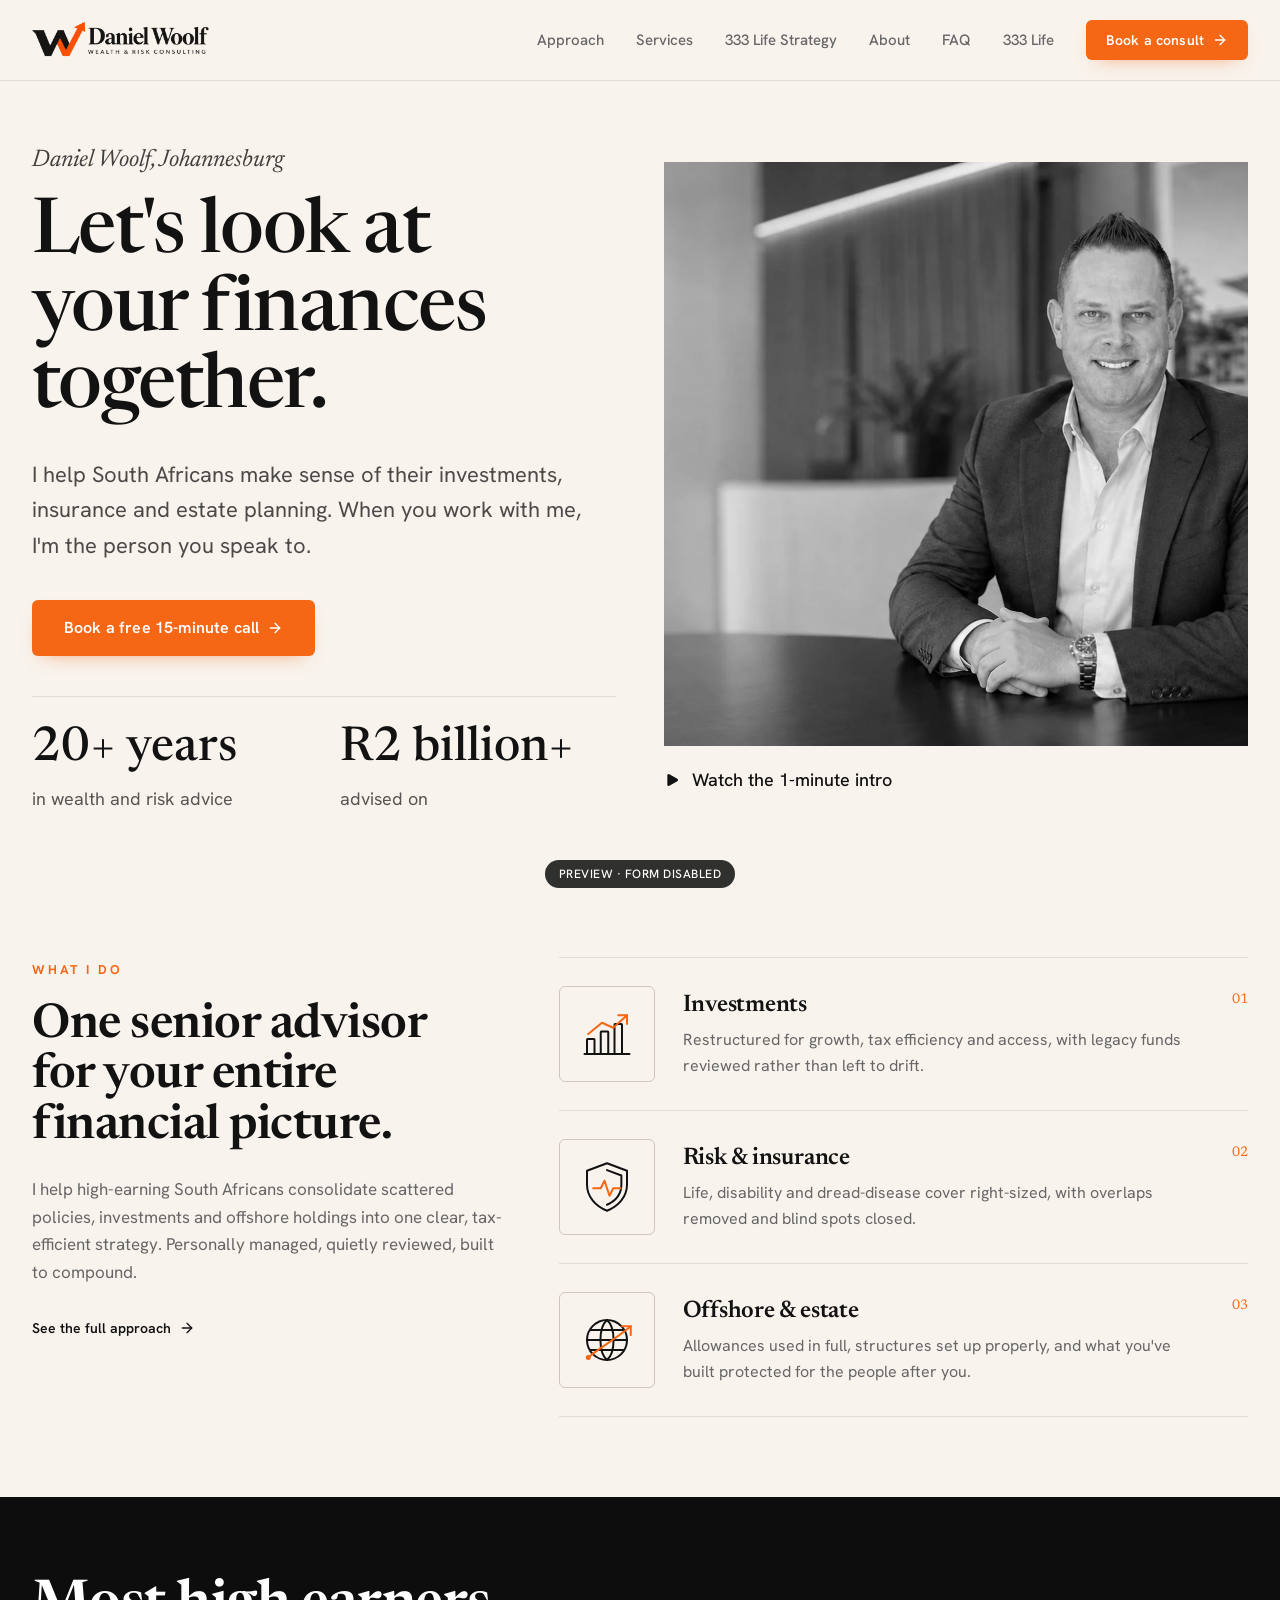
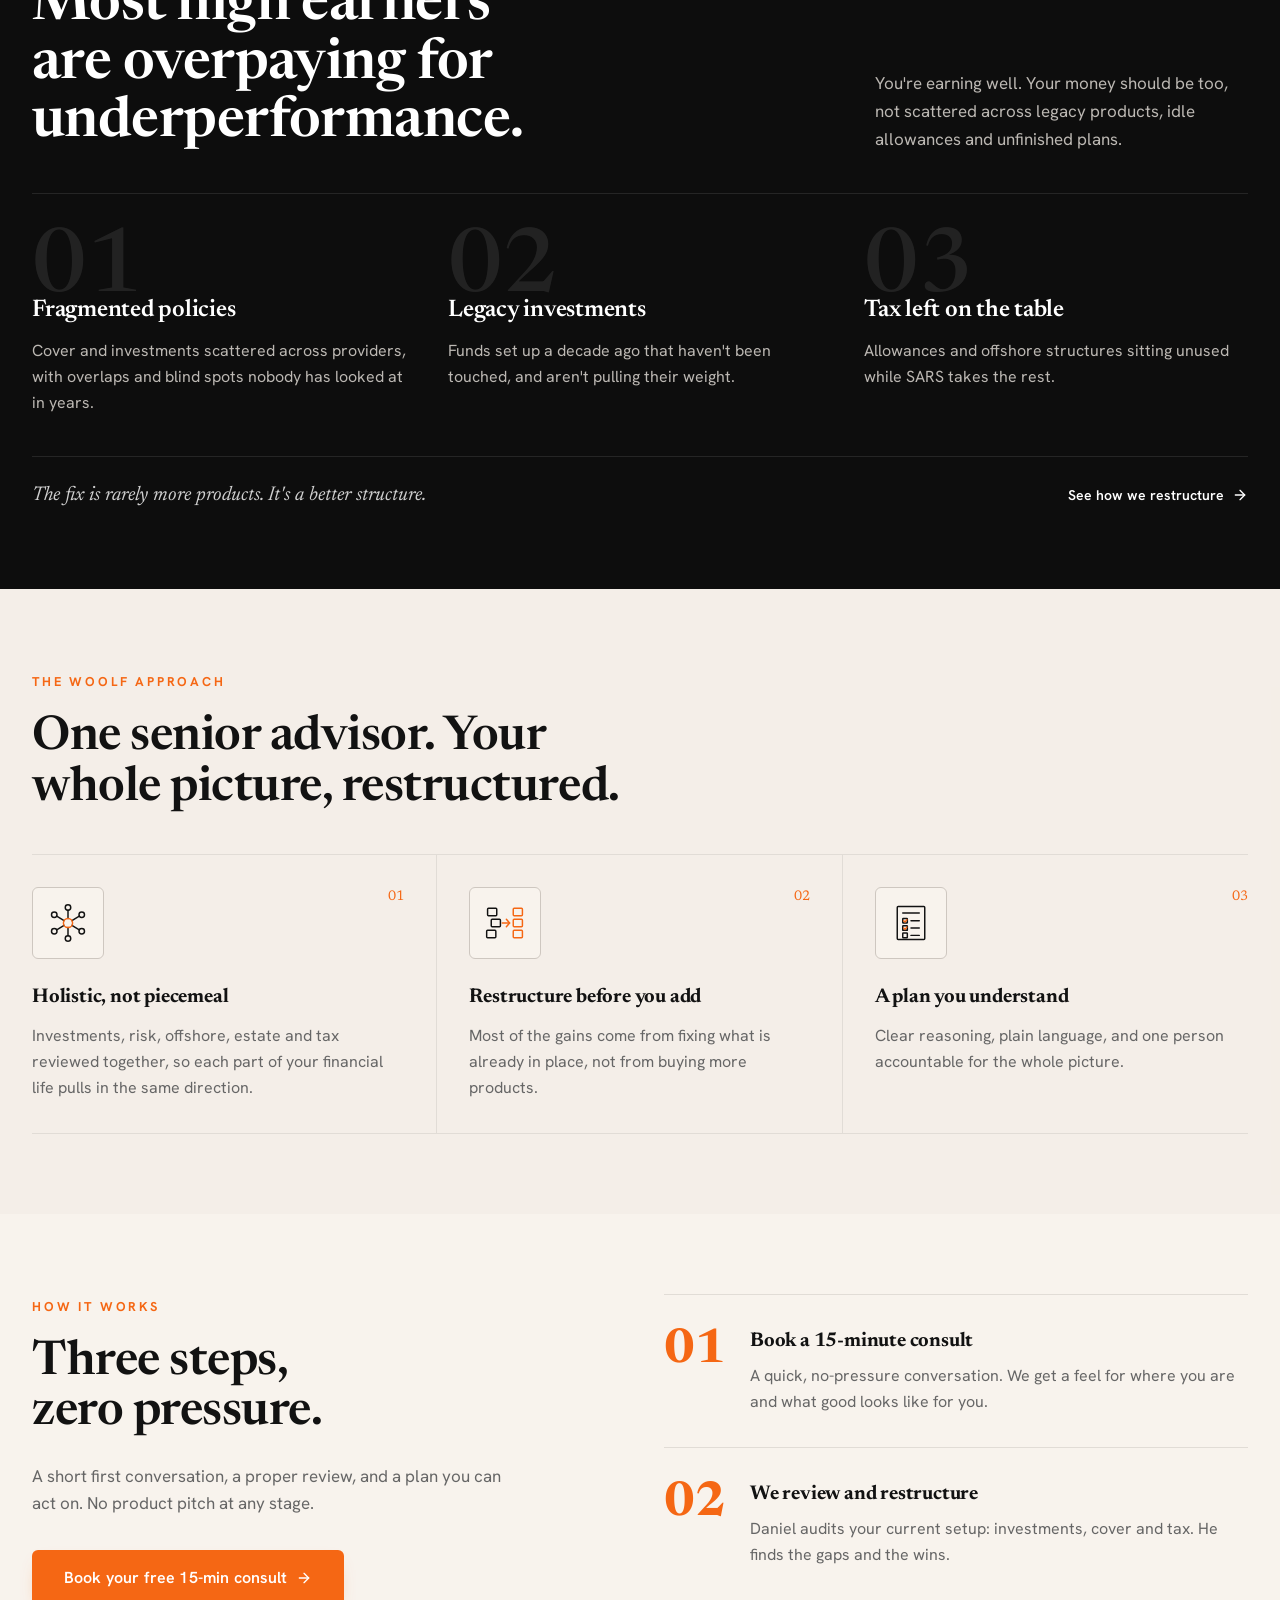
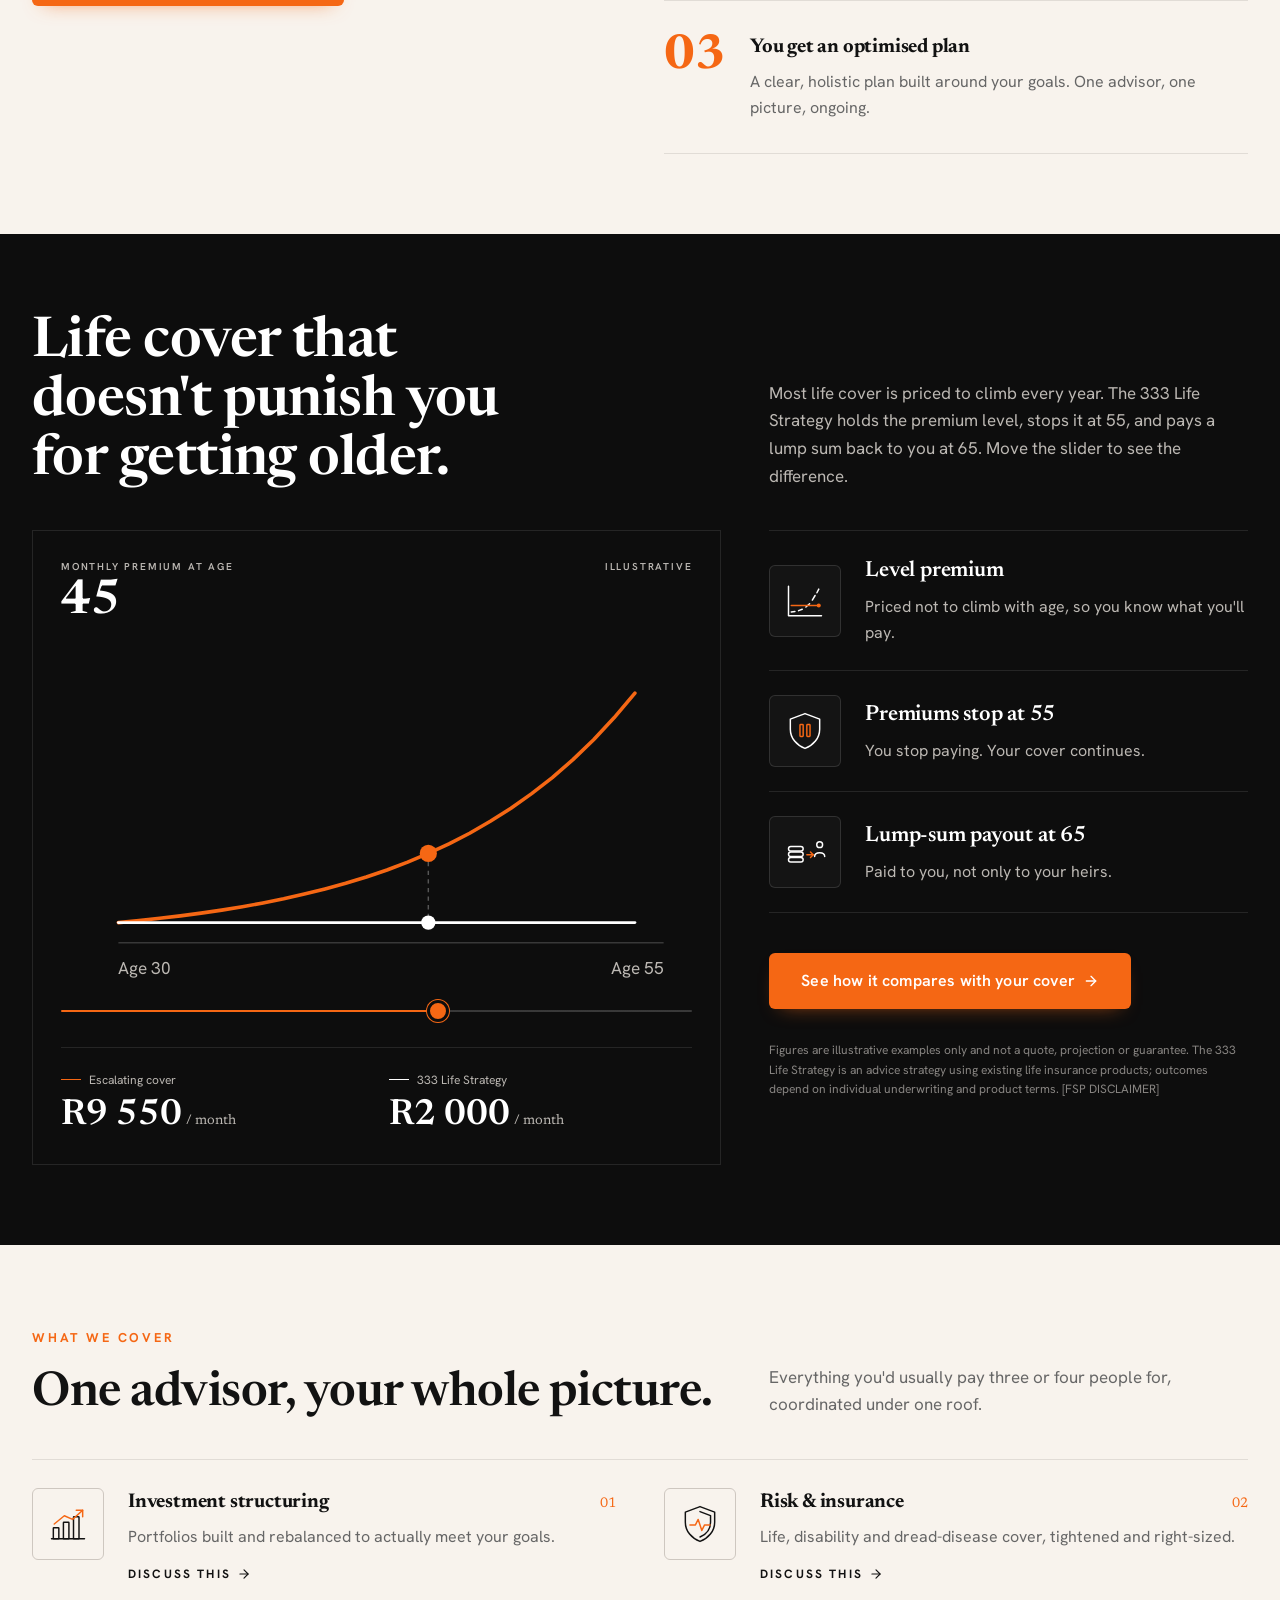
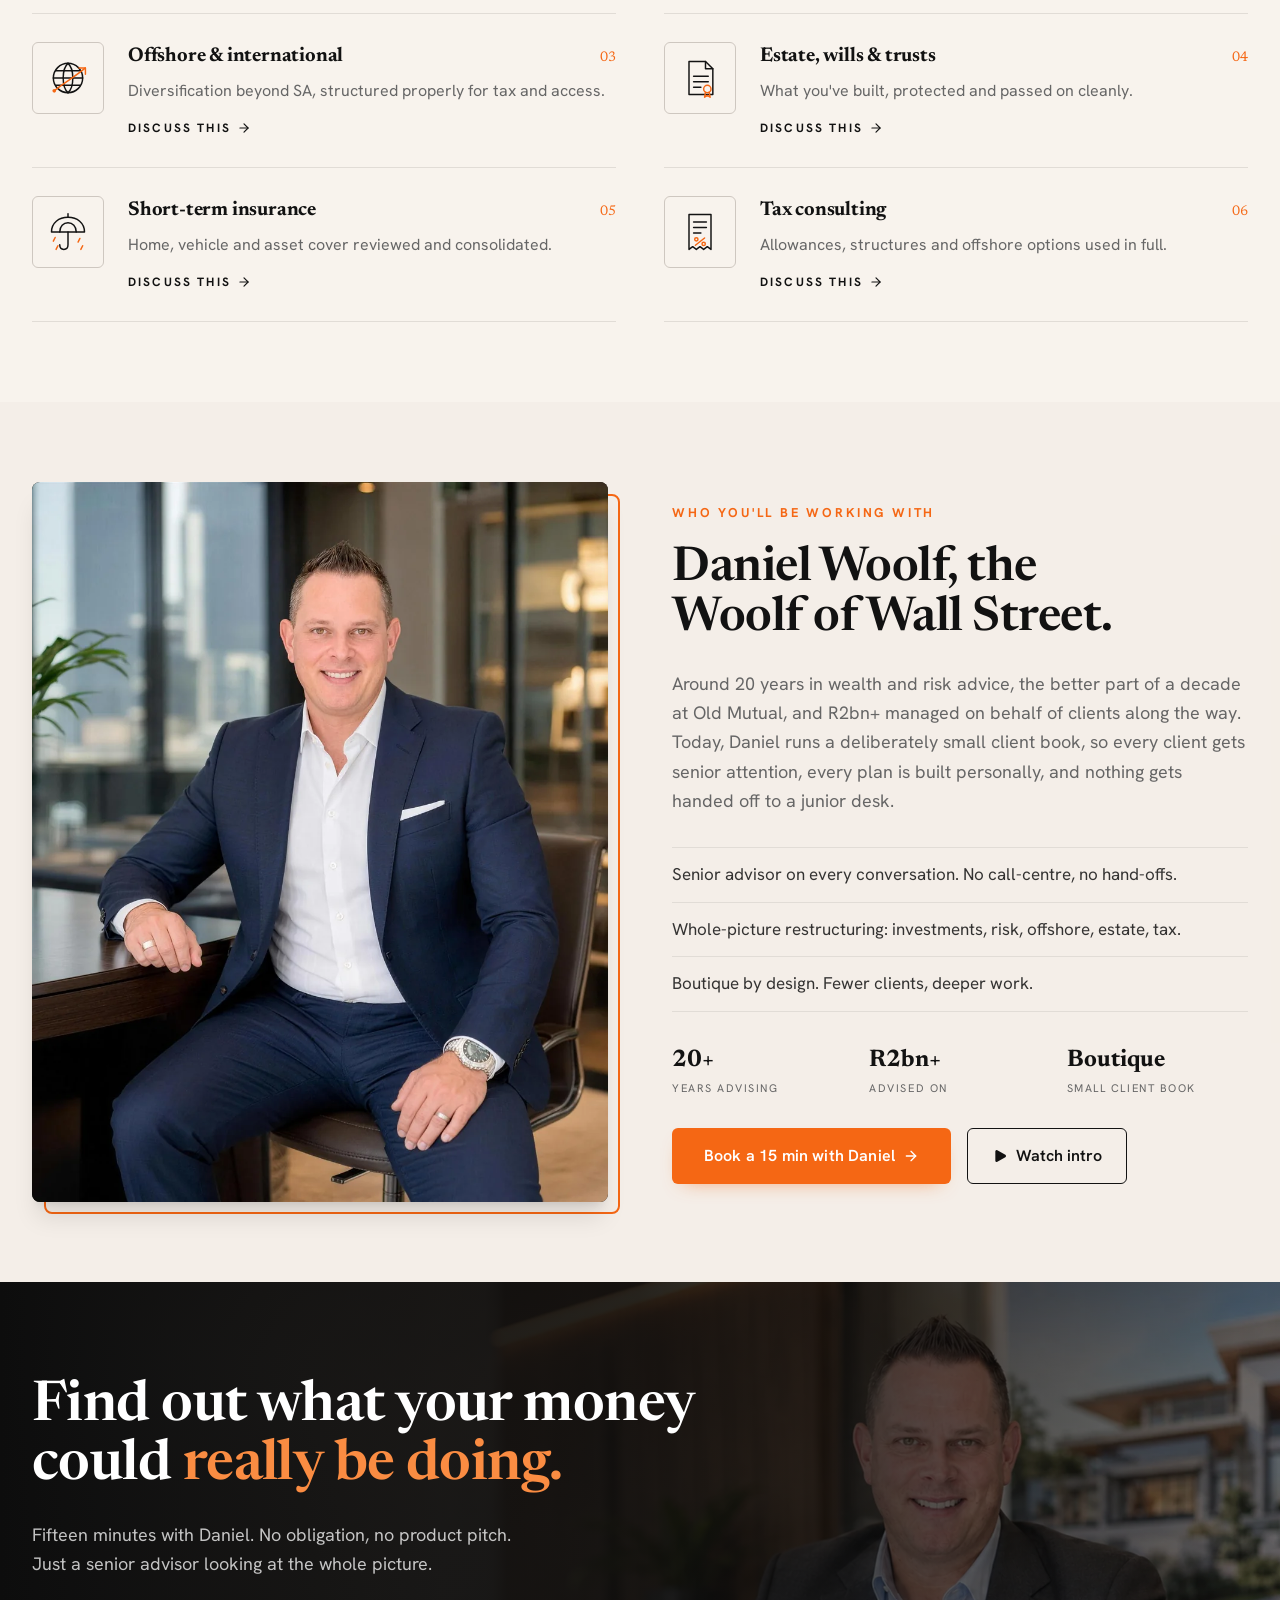
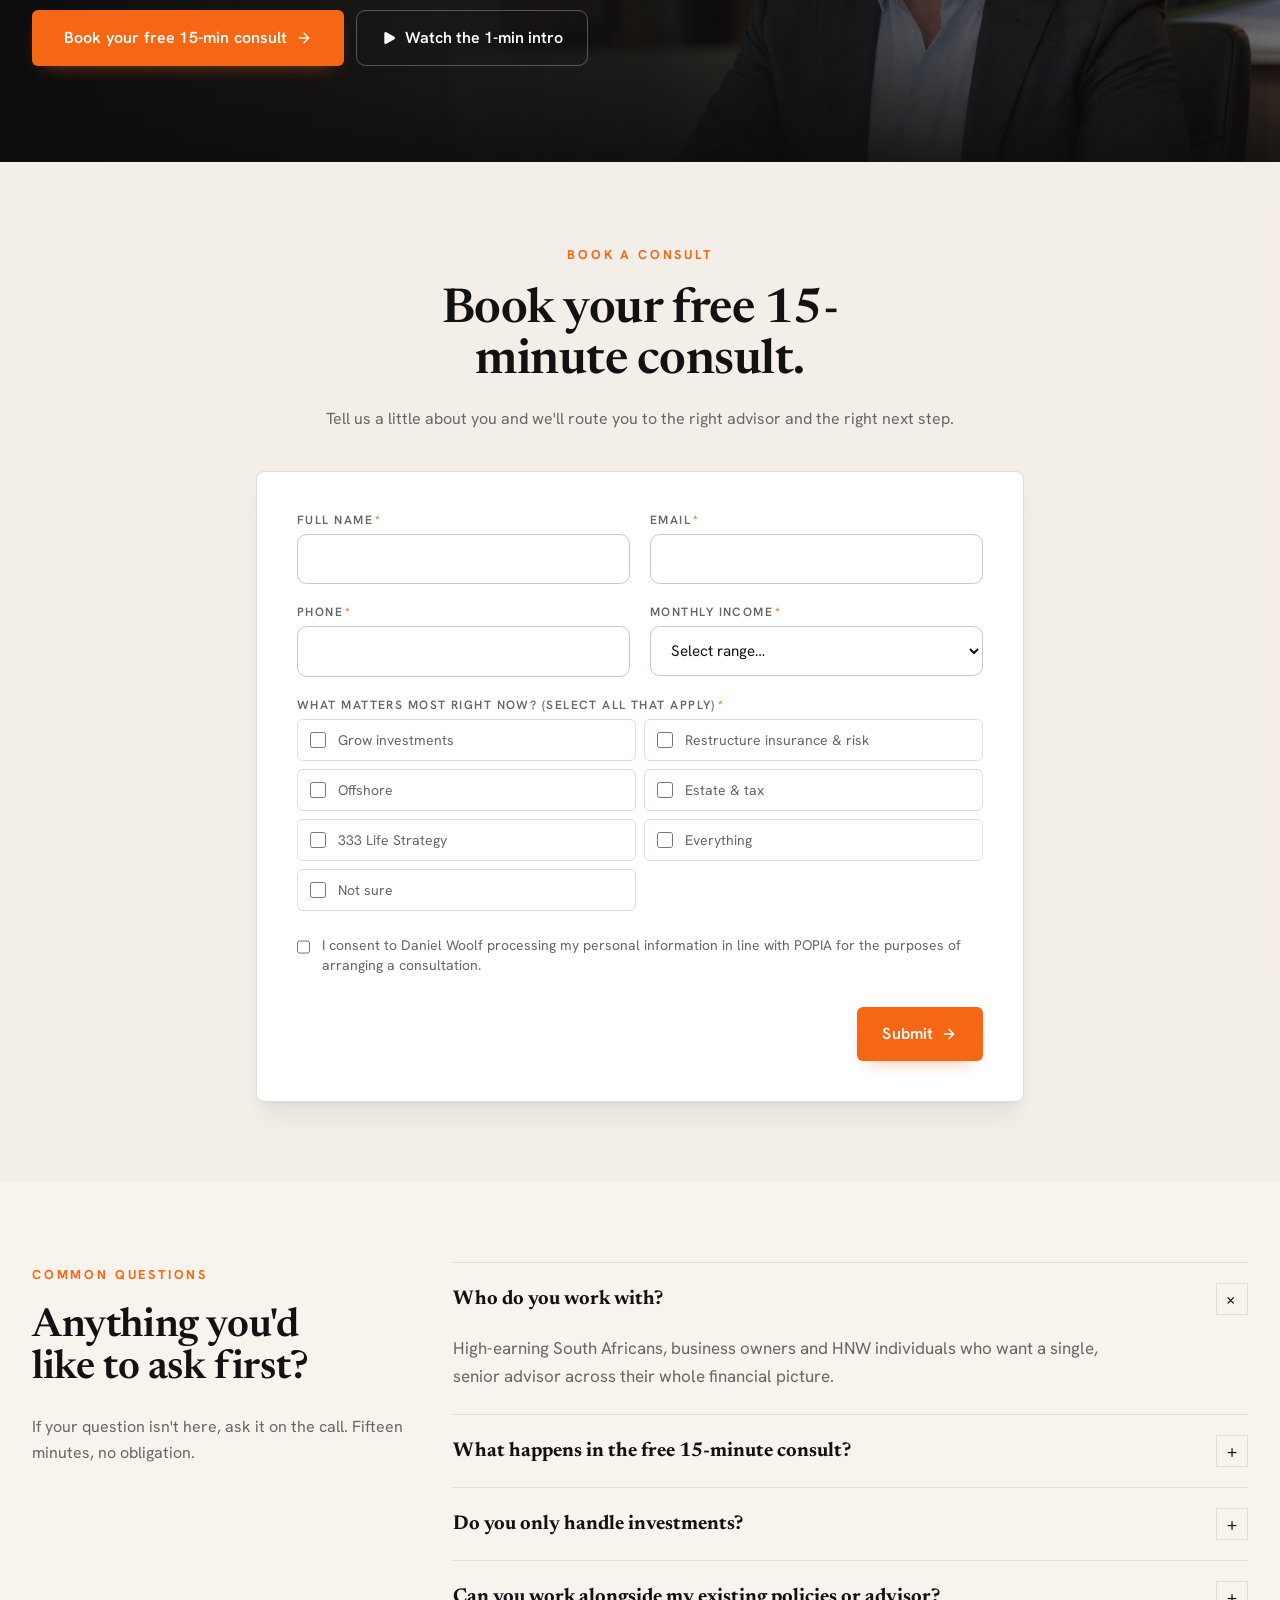
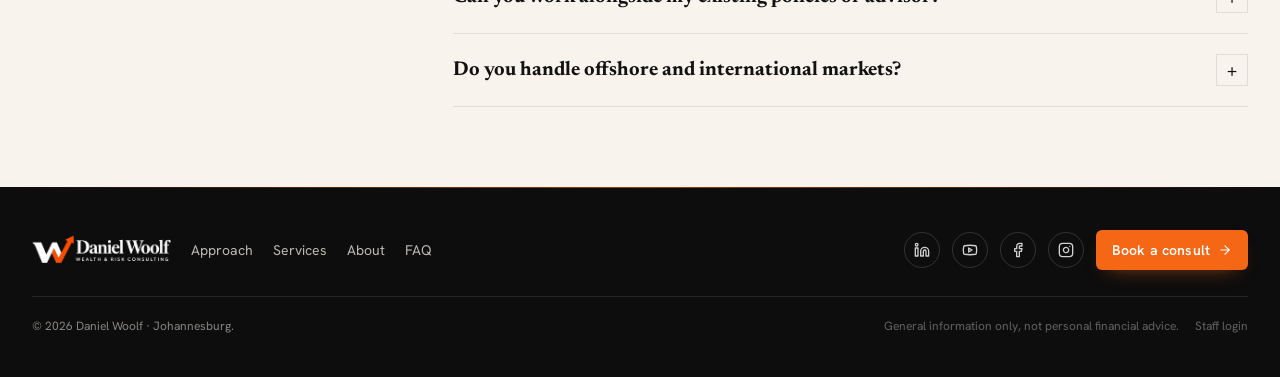
==== commit 7f32755f: "Preview: share image, band crop, plain labels Co-Authored-By: Claude Fable 5.1 <noreply@anthropic.co" ====
--- a/index.html
+++ b/index.html
@@ -1,4 +1,4 @@
-<!DOCTYPE html><html lang="en"><head><meta name="robots" content="noindex,nofollow"><meta charSet="utf-8"/><meta name="viewport" content="width=device-width, initial-scale=1"/><link rel="preload" as="image" href="logo.png"/><link rel="preload" as="image" href="daniel-about.webp" fetchPriority="high"/><link rel="preload" as="image" href="logo-white.png"/><link rel="stylesheet" href="assets/styles-DsbaVmJt.css" data-precedence="default"/><link rel="stylesheet" href="https://fonts.googleapis.com/css2?family=Newsreader:ital,opsz,wght@0,6..72,500;0,6..72,600;0,6..72,700;1,6..72,500&amp;family=Hanken+Grotesk:wght@400;500;600;700&amp;display=swap" data-precedence="default"/><title>Daniel Woolf | Boutique Wealth &amp; Risk Consulting, Johannesburg</title><meta name="theme-color" content="#0d0d0d"/><meta property="og:site_name" content="Daniel Woolf"/><meta name="twitter:card" content="summary_large_image"/><meta property="og:image" content="https://storage.googleapis.com/gpt-engineer-file-uploads/attachments/og-images/90129a7e-68a2-49c2-a551-1140e3b1d71c"/><meta name="twitter:image" content="https://storage.googleapis.com/gpt-engineer-file-uploads/attachments/og-images/90129a7e-68a2-49c2-a551-1140e3b1d71c"/><meta name="description" content="Senior, boutique financial consulting for high-earning South Africans. Investments, risk, offshore, estate and tax, restructured to do more than they do today."/><meta name="keywords" content="financial advisor Johannesburg, wealth management South Africa, investment restructuring, risk consulting, offshore investing, estate planning, Daniel Woolf"/><meta property="og:title" content="Daniel Woolf | Boutique Wealth &amp; Risk Consulting, Johannesburg"/><meta property="og:description" content="Senior, boutique financial consulting for high-earning South Africans. Investments, risk, offshore, estate and tax, restructured to do more than they do today."/><meta property="og:type" content="website"/><meta property="og:url" content="/"/><meta name="twitter:title" content="Daniel Woolf | Boutique Wealth &amp; Risk Consulting, Johannesburg"/><meta name="twitter:description" content="Senior, boutique financial consulting for high-earning South Africans. Investments, risk, offshore, estate and tax, restructured to do more than they do today."/><link rel="icon" type="image/png" sizes="64x64" href="favicon.png"/><link rel="apple-touch-icon" sizes="180x180" href="apple-touch-icon.png"/><link rel="preconnect" href="https://fonts.googleapis.com"/><link rel="preconnect" href="https://fonts.gstatic.com" crossorigin="anonymous"/><link rel="canonical" href="index.html"/><link rel="stylesheet" href="preview.css"></head><body><!--$--><div class="min-h-screen bg-background overflow-x-hidden"><style>
+<!DOCTYPE html><html lang="en"><head><meta name="robots" content="noindex,nofollow"><meta charSet="utf-8"/><meta name="viewport" content="width=device-width, initial-scale=1"/><link rel="preload" as="image" href="logo.png"/><link rel="preload" as="image" href="daniel-about.webp" fetchPriority="high"/><link rel="preload" as="image" href="logo-white.png"/><link rel="stylesheet" href="assets/styles-ipbeACje.css" data-precedence="default"/><link rel="stylesheet" href="https://fonts.googleapis.com/css2?family=Newsreader:ital,opsz,wght@0,6..72,500;0,6..72,600;0,6..72,700;1,6..72,500&amp;family=Hanken+Grotesk:wght@400;500;600;700&amp;display=swap" data-precedence="default"/><title>Daniel Woolf | Boutique Wealth &amp; Risk Consulting, Johannesburg</title><meta name="theme-color" content="#0d0d0d"/><meta property="og:site_name" content="Daniel Woolf"/><meta name="twitter:card" content="summary_large_image"/><meta property="og:image" content="https://brimdigital111.github.io/DW-Preview/og-image.jpg"/><meta property="og:image:width" content="1200"/><meta property="og:image:height" content="630"/><meta name="twitter:image" content="https://brimdigital111.github.io/DW-Preview/og-image.jpg"/><meta name="description" content="Senior, boutique financial consulting for high-earning South Africans. Investments, risk, offshore, estate and tax, restructured to do more than they do today."/><meta name="keywords" content="financial advisor Johannesburg, wealth management South Africa, investment restructuring, risk consulting, offshore investing, estate planning, Daniel Woolf"/><meta property="og:title" content="Daniel Woolf | Boutique Wealth &amp; Risk Consulting, Johannesburg"/><meta property="og:description" content="Senior, boutique financial consulting for high-earning South Africans. Investments, risk, offshore, estate and tax, restructured to do more than they do today."/><meta property="og:type" content="website"/><meta property="og:url" content="https://brimdigital111.github.io/DW-Preview/"/><meta name="twitter:title" content="Daniel Woolf | Boutique Wealth &amp; Risk Consulting, Johannesburg"/><meta name="twitter:description" content="Senior, boutique financial consulting for high-earning South Africans. Investments, risk, offshore, estate and tax, restructured to do more than they do today."/><link rel="icon" type="image/png" sizes="64x64" href="favicon.png"/><link rel="apple-touch-icon" sizes="180x180" href="apple-touch-icon.png"/><link rel="preconnect" href="https://fonts.googleapis.com"/><link rel="preconnect" href="https://fonts.gstatic.com" crossorigin="anonymous"/><link rel="stylesheet" href="preview.css"></head><body><!--$--><div class="min-h-screen bg-background overflow-x-hidden"><style>
         .input {
           width: 100%;
           border-radius: 0.6rem;
@@ -19,4 +19,4 @@
         .ls-range::-moz-range-thumb { width: 22px; height: 22px; border-radius: 9999px; background: var(--gold); border: 3px solid var(--ink-950); box-shadow: 0 0 0 1px var(--gold); cursor: pointer; }
         .ls-range:focus-visible { outline: 2px solid var(--gold); outline-offset: 6px; }
         @media (prefers-reduced-motion: reduce) { .ls-line { stroke-dashoffset: 0; transition: none; } .ls-marker { transition: none; } }
-      </style><div class="mx-auto max-w-[1280px] px-5 sm:px-8"><div style="transition-delay:0ms" class="reveal grid gap-6 lg:grid-cols-12 lg:gap-12"><h2 class="font-display text-[2rem] font-semibold leading-[1.05] text-white sm:text-[2.5rem] lg:col-span-7 lg:text-[3.5rem]">Life cover that doesn&#x27;t punish you for getting older.</h2><p class="self-end text-base leading-relaxed text-ondark-muted sm:text-[17px] lg:col-span-5">Most life cover is priced to climb every year. The 333 Life Strategy holds the premium level, stops it at 55, and pays a lump sum back to you at 65. Move the slider to see the difference.</p></div><div class="mt-10 grid gap-10 lg:grid-cols-12 lg:gap-12"><div style="transition-delay:0ms" class="reveal lg:col-span-7"><div class="border border-white/10 p-5 sm:p-7 "><div class="flex items-start justify-between gap-4"><div><p class="text-[10px] font-semibold uppercase tracking-[0.18em] text-ondark-muted">Monthly premium at age</p><p class="mt-1 font-display text-5xl font-semibold leading-none text-white tabular-nums">45</p></div><span class="text-[10px] font-semibold uppercase tracking-[0.18em] text-ondark-muted">Illustrative</span></div><svg viewBox="0 0 440 240" class="mt-6 w-full" role="img" aria-label="Illustrative chart. At age 45 an escalating premium is about R9 550 a month while the 333 Life Strategy stays at R2 000."><line x1="40" y1="204" x2="420" y2="204" class="stroke-ink-700" stroke-width="1"></line><polyline points="40.0,190.0 54.4,188.6 68.8,187.0 83.2,185.3 97.6,183.4 112.0,181.3 126.4,178.9 140.8,176.3 155.2,173.4 169.6,170.1 184.0,166.5 198.4,162.6 212.8,158.2 227.2,153.3 241.6,147.8 256.0,141.8 270.4,135.1 284.8,127.7 299.2,119.4 313.6,110.3 328.0,100.1 342.4,88.9 356.8,76.4 371.2,62.5 385.6,47.1 400.0,30.0" fill="none" pathLength="1" class="ls-line stroke-primary" stroke-width="2.5" stroke-linejoin="round" stroke-linecap="round"></polyline><line x1="40" y1="190" x2="400" y2="190" class="stroke-ondark" stroke-width="2" stroke-linecap="round"></line><g class="ls-marker" style="transform:translate(256px, 0px)"><line x1="0" y1="141.7887067555884" x2="0" y2="190" class="stroke-ondark/30" stroke-width="1" stroke-dasharray="3 3"></line><circle cx="0" cy="141.7887067555884" r="6" class="fill-primary"></circle><circle cx="0" cy="190" r="5" class="fill-ondark"></circle></g><text x="40" y="226" class="fill-ondark-muted" font-size="12">Age 30</text><text x="420" y="226" text-anchor="end" class="fill-ondark-muted" font-size="12">Age 55</text></svg><input type="range" min="30" max="55" step="1" aria-label="Age" class="ls-range mt-2" style="--p:60%" value="45"/><dl class="mt-7 grid grid-cols-2 gap-6 border-t border-white/10 pt-6"><div><dt class="flex items-center gap-2 text-xs text-ondark-muted"><span class="h-px w-5 bg-primary"></span>Escalating cover</dt><dd class="mt-2 whitespace-nowrap font-display text-2xl font-semibold text-white tabular-nums sm:text-4xl">R9 550<span class="ml-1 text-xs font-normal text-ondark-muted sm:text-sm">/ month</span></dd></div><div><dt class="flex items-center gap-2 text-xs text-ondark-muted"><span class="h-px w-5 bg-ondark"></span>333 Life Strategy</dt><dd class="mt-2 whitespace-nowrap font-display text-2xl font-semibold text-white tabular-nums sm:text-4xl">R2 000<span class="ml-1 text-xs font-normal text-ondark-muted sm:text-sm">/ month</span></dd></div></dl></div></div><div class="lg:col-span-5"><ol class="divide-y divide-white/10 border-y border-white/10"><li style="transition-delay:0ms" class="reveal group flex items-center gap-6 py-6"><span class="aicon-frame aicon-frame-dark"><svg viewBox="0 0 48 48" class="aicon aicon-ondark" aria-hidden="true" focusable="false"><polyline points="6,8 6,40 42,40" pathLength="1" class="d" style="--d:0s"></polyline><line x1="9" y1="36" x2="13" y2="35.5" pathLength="1" class="d" style="--d:0.07s"></line><line x1="17" y1="34.5" x2="21" y2="33" pathLength="1" class="d" style="--d:0.14s"></line><line x1="25" y1="30.5" x2="29" y2="27" pathLength="1" class="d" style="--d:0.21000000000000002s"></line><line x1="32" y1="23" x2="35" y2="18" pathLength="1" class="d" style="--d:0.28s"></line><line x1="37" y1="15" x2="39" y2="11" pathLength="1" class="d" style="--d:0.35000000000000003s"></line><line x1="9" y1="29" x2="39" y2="29" pathLength="1" class="d ac lift" style="--d:0.42000000000000004s"></line><circle cx="39" cy="29" r="2.2" pathLength="1" class="d fl" style="--d:0.49000000000000005s"></circle></svg></span><div><h3 class="font-display text-[1.375rem] font-semibold text-white">Level premium</h3><p class="mt-1.5 text-base leading-relaxed text-ondark-muted">Priced not to climb with age, so you know what you&#x27;ll pay.</p></div></li><li style="transition-delay:100ms" class="reveal group flex items-center gap-6 py-6"><span class="aicon-frame aicon-frame-dark"><svg viewBox="0 0 48 48" class="aicon aicon-ondark" aria-hidden="true" focusable="false"><path d="M24 5 L40 11 V22 C40 32 33 39.5 24 43 C15 39.5 8 32 8 22 V11 Z" pathLength="1" class="d" style="--d:0s"></path><rect x="18.5" y="17" width="3.5" height="13" rx="0.8" pathLength="1" class="d ac lift" style="--d:0.07s"></rect><rect x="26" y="17" width="3.5" height="13" rx="0.8" pathLength="1" class="d ac lift" style="--d:0.14s"></rect></svg></span><div><h3 class="font-display text-[1.375rem] font-semibold text-white">Premiums stop at 55</h3><p class="mt-1.5 text-base leading-relaxed text-ondark-muted">You stop paying. Your cover continues.</p></div></li><li style="transition-delay:200ms" class="reveal group flex items-center gap-6 py-6"><span class="aicon-frame aicon-frame-dark"><svg viewBox="0 0 48 48" class="aicon aicon-ondark" aria-hidden="true" focusable="false"><rect x="6" y="30" width="16" height="5" rx="2.5" pathLength="1" class="d" style="--d:0s"></rect><rect x="6" y="24" width="16" height="5" rx="2.5" pathLength="1" class="d" style="--d:0.07s"></rect><rect x="6" y="18" width="16" height="5" rx="2.5" pathLength="1" class="d" style="--d:0.14s"></rect><line x1="26" y1="27" x2="33" y2="27" pathLength="1" class="d ac lift" style="--d:0.21000000000000002s"></line><polyline points="30,24 33,27 30,30" pathLength="1" class="d ac lift" style="--d:0.28s"></polyline><circle cx="40" cy="16" r="3.2" pathLength="1" class="d" style="--d:0.35000000000000003s"></circle><path d="M34.5 29 C34.5 23.5 45.5 23.5 45.5 29" pathLength="1" class="d" style="--d:0.42000000000000004s"></path></svg></span><div><h3 class="font-display text-[1.375rem] font-semibold text-white">Lump-sum payout at 65</h3><p class="mt-1.5 text-base leading-relaxed text-ondark-muted">Paid to you, not only to your heirs.</p></div></li></ol><div style="transition-delay:0ms" class="reveal mt-10"><a href="#book" class="btn-primary !h-14 !px-8 !text-base">See how it compares with your cover <svg xmlns="http://www.w3.org/2000/svg" width="24" height="24" viewBox="0 0 24 24" fill="none" stroke="currentColor" stroke-width="2" stroke-linecap="round" stroke-linejoin="round" class="lucide lucide-arrow-right size-4" aria-hidden="true"><path d="M5 12h14"></path><path d="m12 5 7 7-7 7"></path></svg></a><p class="mt-8 text-xs leading-relaxed text-ondark-muted/70">Figures are illustrative examples only and not a quote, projection or guarantee. The 333 Life Strategy is an advice strategy using existing life insurance products; outcomes depend on individual underwriting and product terms. [FSP DISCLAIMER]</p></div></div></div></div></section><section id="services" class="scroll-mt-10 bg-background py-14 sm:py-16 lg:py-20"><div class="mx-auto max-w-[1280px] px-5 sm:px-8"><div style="transition-delay:0ms" class="reveal grid gap-6 lg:grid-cols-12 lg:gap-12"><div class="lg:col-span-7"><p class="eyebrow">What we cover</p><h2 class="mt-5 font-display text-[2rem] font-semibold leading-[1.05] text-foreground sm:text-[2.5rem] lg:text-[3rem]">One advisor, your whole picture.</h2></div><p class="self-end text-base leading-relaxed text-muted-foreground lg:col-span-5 sm:text-[17px]">Everything you&#x27;d usually pay three or four people for, coordinated under one roof.</p></div><ol class="mt-10 grid border-t border-border sm:grid-cols-2 sm:gap-x-12"><li style="transition-delay:0ms" class="reveal group flex gap-6 border-b border-border py-7"><span class="aicon-frame"><svg viewBox="0 0 48 48" class="aicon " aria-hidden="true" focusable="false"><line x1="6" y1="40" x2="42" y2="40" pathLength="1" class="d" style="--d:0s"></line><rect x="8" y="28" width="6" height="12" rx="0.5" pathLength="1" class="d grow" style="--d:0.07s"></rect><rect x="19" y="22" width="6" height="18" rx="0.5" pathLength="1" class="d grow" style="--d:0.14s"></rect><rect x="30" y="16" width="6" height="24" rx="0.5" pathLength="1" class="d grow" style="--d:0.21000000000000002s"></rect><polyline points="9,24 20,15 29,19 40,9" pathLength="1" class="d ac lift" style="--d:0.28s"></polyline><polyline points="33,9 40,9 40,16" pathLength="1" class="d ac lift" style="--d:0.35000000000000003s"></polyline></svg></span><div class="flex-1"><div class="flex items-baseline justify-between gap-4"><h3 class="font-display text-xl font-bold text-foreground">Investment structuring</h3><span class="font-display text-sm text-primary">0<!-- -->1</span></div><p class="mt-2 text-base leading-relaxed text-muted-foreground">Portfolios built and rebalanced to actually meet your goals.</p><a href="#book" class="group mt-4 inline-flex items-center gap-1.5 text-xs font-bold uppercase tracking-[0.18em] text-foreground transition-colors hover:text-primary">Discuss this <svg xmlns="http://www.w3.org/2000/svg" width="24" height="24" viewBox="0 0 24 24" fill="none" stroke="currentColor" stroke-width="2" stroke-linecap="round" stroke-linejoin="round" class="lucide lucide-arrow-right size-3.5 transition-transform group-hover:translate-x-1" aria-hidden="true"><path d="M5 12h14"></path><path d="m12 5 7 7-7 7"></path></svg></a></div></li><li style="transition-delay:80ms" class="reveal group flex gap-6 border-b border-border py-7"><span class="aicon-frame"><svg viewBox="0 0 48 48" class="aicon " aria-hidden="true" focusable="false"><path d="M24 5 L40 11 V22 C40 32 33 39.5 24 43 C15 39.5 8 32 8 22 V11 Z" pathLength="1" class="d" style="--d:0s"></path><path d="M24 10.5 L35.5 14.8 V22 C35.5 29.5 30.8 35.2 24 38.2" pathLength="1" class="d" style="--d:0.07s"></path><polyline points="13,25 19,25 22,19 26,31 29,25 35,25" pathLength="1" class="d ac lift" style="--d:0.14s"></polyline></svg></span><div class="flex-1"><div class="flex items-baseline justify-between gap-4"><h3 class="font-display text-xl font-bold text-foreground">Risk &amp; insurance</h3><span class="font-display text-sm text-primary">0<!-- -->2</span></div><p class="mt-2 text-base leading-relaxed text-muted-foreground">Life, disability and dread-disease cover, tightened and right-sized.</p><a href="#book" class="group mt-4 inline-flex items-center gap-1.5 text-xs font-bold uppercase tracking-[0.18em] text-foreground transition-colors hover:text-primary">Discuss this <svg xmlns="http://www.w3.org/2000/svg" width="24" height="24" viewBox="0 0 24 24" fill="none" stroke="currentColor" stroke-width="2" stroke-linecap="round" stroke-linejoin="round" class="lucide lucide-arrow-right size-3.5 transition-transform group-hover:translate-x-1" aria-hidden="true"><path d="M5 12h14"></path><path d="m12 5 7 7-7 7"></path></svg></a></div></li><li style="transition-delay:0ms" class="reveal group flex gap-6 border-b border-border py-7"><span class="aicon-frame"><svg viewBox="0 0 48 48" class="aicon " aria-hidden="true" focusable="false"><circle cx="24" cy="24" r="16" pathLength="1" class="d" style="--d:0s"></circle><path d="M24 8 C17 14 17 34 24 40" pathLength="1" class="d" style="--d:0.07s"></path><path d="M24 8 C31 14 31 34 24 40" pathLength="1" class="d" style="--d:0.14s"></path><line x1="8" y1="24" x2="40" y2="24" pathLength="1" class="d" style="--d:0.21000000000000002s"></line><line x1="11" y1="16" x2="37" y2="16" pathLength="1" class="d" style="--d:0.28s"></line><line x1="11" y1="32" x2="37" y2="32" pathLength="1" class="d" style="--d:0.35000000000000003s"></line><path d="M9 38 C18 30 30 24 43 13" pathLength="1" class="d ac lift" style="--d:0.42000000000000004s"></path><polyline points="36,13 43,13 43,20" pathLength="1" class="d ac lift" style="--d:0.49000000000000005s"></polyline><circle cx="9" cy="38" r="2" pathLength="1" class="d fl" style="--d:0.56s"></circle></svg></span><div class="flex-1"><div class="flex items-baseline justify-between gap-4"><h3 class="font-display text-xl font-bold text-foreground">Offshore &amp; international</h3><span class="font-display text-sm text-primary">0<!-- -->3</span></div><p class="mt-2 text-base leading-relaxed text-muted-foreground">Diversification beyond SA, structured properly for tax and access.</p><a href="#book" class="group mt-4 inline-flex items-center gap-1.5 text-xs font-bold uppercase tracking-[0.18em] text-foreground transition-colors hover:text-primary">Discuss this <svg xmlns="http://www.w3.org/2000/svg" width="24" height="24" viewBox="0 0 24 24" fill="none" stroke="currentColor" stroke-width="2" stroke-linecap="round" stroke-linejoin="round" class="lucide lucide-arrow-right size-3.5 transition-transform group-hover:translate-x-1" aria-hidden="true"><path d="M5 12h14"></path><path d="m12 5 7 7-7 7"></path></svg></a></div></li><li style="transition-delay:80ms" class="reveal group flex gap-6 border-b border-border py-7"><span class="aicon-frame"><svg viewBox="0 0 48 48" class="aicon " aria-hidden="true" focusable="false"><path d="M12 6 H30 L38 14 V42 H12 Z" pathLength="1" class="d" style="--d:0s"></path><polyline points="30,6 30,14 38,14" pathLength="1" class="d" style="--d:0.07s"></polyline><line x1="17" y1="22" x2="33" y2="22" pathLength="1" class="d" style="--d:0.14s"></line><line x1="17" y1="28" x2="33" y2="28" pathLength="1" class="d" style="--d:0.21000000000000002s"></line><line x1="17" y1="34" x2="25" y2="34" pathLength="1" class="d" style="--d:0.28s"></line><circle cx="32" cy="36" r="4" pathLength="1" class="d ac" style="--d:0.35000000000000003s"></circle><polyline points="30,39.5 29,45 32,43 35,45 34,39.5" pathLength="1" class="d ac lift" style="--d:0.42000000000000004s"></polyline></svg></span><div class="flex-1"><div class="flex items-baseline justify-between gap-4"><h3 class="font-display text-xl font-bold text-foreground">Estate, wills &amp; trusts</h3><span class="font-display text-sm text-primary">0<!-- -->4</span></div><p class="mt-2 text-base leading-relaxed text-muted-foreground">What you&#x27;ve built, protected and passed on cleanly.</p><a href="#book" class="group mt-4 inline-flex items-center gap-1.5 text-xs font-bold uppercase tracking-[0.18em] text-foreground transition-colors hover:text-primary">Discuss this <svg xmlns="http://www.w3.org/2000/svg" width="24" height="24" viewBox="0 0 24 24" fill="none" stroke="currentColor" stroke-width="2" stroke-linecap="round" stroke-linejoin="round" class="lucide lucide-arrow-right size-3.5 transition-transform group-hover:translate-x-1" aria-hidden="true"><path d="M5 12h14"></path><path d="m12 5 7 7-7 7"></path></svg></a></div></li><li style="transition-delay:0ms" class="reveal group flex gap-6 border-b border-border py-7"><span class="aicon-frame"><svg viewBox="0 0 48 48" class="aicon " aria-hidden="true" focusable="false"><line x1="24" y1="4" x2="24" y2="8" pathLength="1" class="d" style="--d:0s"></line><path d="M6 24 C6 14 14 8 24 8 C34 8 42 14 42 24 Z" pathLength="1" class="d" style="--d:0.07s"></path><path d="M15 24 C15 18 19 14 24 14 C29 14 33 18 33 24" pathLength="1" class="d" style="--d:0.14s"></path><path d="M24 24 V38 C24 41 22 43 19.5 43 C17 43 15 41 15 38" pathLength="1" class="d" style="--d:0.21000000000000002s"></path><line x1="10" y1="30" x2="8" y2="34" pathLength="1" class="d ac drop" style="--d:0.28s"></line><line x1="37" y1="31" x2="35" y2="35" pathLength="1" class="d ac drop" style="--d:0.35000000000000003s"></line><line x1="13" y1="39" x2="11" y2="43" pathLength="1" class="d ac drop" style="--d:0.42000000000000004s"></line><line x1="40" y1="39" x2="38" y2="43" pathLength="1" class="d ac drop" style="--d:0.49000000000000005s"></line></svg></span><div class="flex-1"><div class="flex items-baseline justify-between gap-4"><h3 class="font-display text-xl font-bold text-foreground">Short-term insurance</h3><span class="font-display text-sm text-primary">0<!-- -->5</span></div><p class="mt-2 text-base leading-relaxed text-muted-foreground">Home, vehicle and asset cover reviewed and consolidated.</p><a href="#book" class="group mt-4 inline-flex items-center gap-1.5 text-xs font-bold uppercase tracking-[0.18em] text-foreground transition-colors hover:text-primary">Discuss this <svg xmlns="http://www.w3.org/2000/svg" width="24" height="24" viewBox="0 0 24 24" fill="none" stroke="currentColor" stroke-width="2" stroke-linecap="round" stroke-linejoin="round" class="lucide lucide-arrow-right size-3.5 transition-transform group-hover:translate-x-1" aria-hidden="true"><path d="M5 12h14"></path><path d="m12 5 7 7-7 7"></path></svg></a></div></li><li style="transition-delay:80ms" class="reveal group flex gap-6 border-b border-border py-7"><span class="aicon-frame"><svg viewBox="0 0 48 48" class="aicon " aria-hidden="true" focusable="false"><path d="M12 5 H36 V43 L32 40 L28 43 L24 40 L20 43 L16 40 L12 43 Z" pathLength="1" class="d" style="--d:0s"></path><line x1="17" y1="13" x2="31" y2="13" pathLength="1" class="d" style="--d:0.07s"></line><line x1="17" y1="19" x2="31" y2="19" pathLength="1" class="d" style="--d:0.14s"></line><line x1="17" y1="25" x2="25" y2="25" pathLength="1" class="d" style="--d:0.21000000000000002s"></line><circle cx="20" cy="32" r="1.8" pathLength="1" class="d ac" style="--d:0.28s"></circle><circle cx="28" cy="37" r="1.8" pathLength="1" class="d ac" style="--d:0.35000000000000003s"></circle><line x1="29" y1="30.5" x2="19" y2="38.5" pathLength="1" class="d ac lift" style="--d:0.42000000000000004s"></line></svg></span><div class="flex-1"><div class="flex items-baseline justify-between gap-4"><h3 class="font-display text-xl font-bold text-foreground">Tax consulting</h3><span class="font-display text-sm text-primary">0<!-- -->6</span></div><p class="mt-2 text-base leading-relaxed text-muted-foreground">Allowances, structures and offshore options used in full.</p><a href="#book" class="group mt-4 inline-flex items-center gap-1.5 text-xs font-bold uppercase tracking-[0.18em] text-foreground transition-colors hover:text-primary">Discuss this <svg xmlns="http://www.w3.org/2000/svg" width="24" height="24" viewBox="0 0 24 24" fill="none" stroke="currentColor" stroke-width="2" stroke-linecap="round" stroke-linejoin="round" class="lucide lucide-arrow-right size-3.5 transition-transform group-hover:translate-x-1" aria-hidden="true"><path d="M5 12h14"></path><path d="m12 5 7 7-7 7"></path></svg></a></div></li></ol></div></section><section id="about" class="scroll-mt-10 bg-secondary/40 py-14 sm:py-16 lg:py-20"><div class="mx-auto grid max-w-[1280px] grid-cols-1 items-center gap-12 px-5 sm:px-8 md:grid-cols-2 md:gap-16"><div class="relative isolate mx-auto max-w-[360px] md:max-w-none" style="opacity:0;transform:translateX(-30px)"><div aria-hidden="true" class="absolute -bottom-3 -right-3 -z-10 h-full w-full rounded-lg border-2 border-primary"></div><div class="relative block w-full overflow-hidden rounded-lg bg-ink-900 shadow-xl"><img src="daniel-portrait.webp" alt="Daniel Woolf, wealth and risk consultant" width="960" height="1200" loading="lazy" class="aspect-[4/5] w-full object-cover object-top"/></div></div><div style="opacity:0;transform:translateX(30px)"><p class="eyebrow">Who you&#x27;ll be working with</p><h2 class="mt-5 font-display text-[2rem] font-semibold leading-[1.05] text-foreground sm:text-[2.5rem] lg:text-[3rem]">Daniel Woolf, the Woolf of Wall Street.</h2><p class="mt-6 text-base leading-relaxed text-muted-foreground sm:text-lg">Around 20 years in wealth and risk advice, the better part of a decade at Old Mutual, and R2bn+ managed on behalf of clients along the way. Today, Daniel runs a deliberately small client book, so every client gets senior attention, every plan is built personally, and nothing gets handed off to a junior desk.</p><ul class="mt-8 divide-y divide-border border-y border-border"><li class="py-3.5 text-base text-foreground/85 sm:text-[17px]">Senior advisor on every conversation. No call-centre, no hand-offs.</li><li class="py-3.5 text-base text-foreground/85 sm:text-[17px]">Whole-picture restructuring: investments, risk, offshore, estate, tax.</li><li class="py-3.5 text-base text-foreground/85 sm:text-[17px]">Boutique by design. Fewer clients, deeper work.</li></ul><dl class="mt-8 grid grid-cols-3 gap-4"><div><dd class="font-display text-2xl font-bold text-foreground">20+</dd><dt class="mt-1 text-[10px] uppercase tracking-[0.14em] text-muted-foreground sm:text-[11px]">Years advising</dt></div><div><dd class="font-display text-2xl font-bold text-foreground">R2bn+</dd><dt class="mt-1 text-[10px] uppercase tracking-[0.14em] text-muted-foreground sm:text-[11px]">Advised on</dt></div><div><dd class="font-display text-2xl font-bold text-foreground">Boutique</dd><dt class="mt-1 text-[10px] uppercase tracking-[0.14em] text-muted-foreground sm:text-[11px]">Small client book</dt></div></dl><div class="mt-8 flex flex-wrap items-center gap-4"><a href="#book" class="btn-primary !h-14 !px-8 !text-base">Book a 15 min with Daniel <svg xmlns="http://www.w3.org/2000/svg" width="24" height="24" viewBox="0 0 24 24" fill="none" stroke="currentColor" stroke-width="2" stroke-linecap="round" stroke-linejoin="round" class="lucide lucide-arrow-right size-4" aria-hidden="true"><path d="M5 12h14"></path><path d="m12 5 7 7-7 7"></path></svg></a><button type="button" class="btn-secondary !h-14 !px-6 !text-base group"><svg xmlns="http://www.w3.org/2000/svg" width="24" height="24" viewBox="0 0 24 24" fill="none" stroke="currentColor" stroke-width="0" stroke-linecap="round" stroke-linejoin="round" class="lucide lucide-play size-4 fill-current" aria-hidden="true"><path d="M5 5a2 2 0 0 1 3.008-1.728l11.997 6.998a2 2 0 0 1 .003 3.458l-12 7A2 2 0 0 1 5 19z"></path></svg>Watch intro</button></div></div></div></section><section class="relative overflow-hidden bg-ink-950"><div class="relative lg:hidden"><img src="daniel-about.webp" alt="" aria-hidden="true" loading="lazy" width="2048" height="1157" class="aspect-[4/3] w-full object-cover object-[70%_center]"/><div aria-hidden="true" class="absolute inset-x-0 bottom-0 h-24 bg-gradient-to-t from-ink-950 to-transparent"></div></div><img src="daniel-about.webp" alt="" aria-hidden="true" loading="lazy" width="2048" height="1157" class="absolute inset-0 hidden h-full w-full object-cover object-[72%_center] opacity-70 lg:block"/><div aria-hidden="true" class="absolute inset-0 hidden bg-gradient-to-r from-ink-950 via-ink-950/85 to-ink-950/25 lg:block"></div><div aria-hidden="true" class="absolute inset-x-0 bottom-0 hidden h-32 bg-gradient-to-t from-ink-950/80 to-transparent lg:block"></div><div class="relative mx-auto max-w-[1280px] px-5 pb-14 pt-8 sm:px-8 sm:pb-16 lg:py-24"><div style="transition-delay:0ms" class="reveal max-w-2xl"><h2 class="font-display text-[2rem] font-semibold leading-[1.05] text-white sm:text-[2.5rem] lg:text-[3.5rem]">Find out what your money could <span class="gold-accent-ondark">really be doing.</span></h2><p class="mt-6 max-w-lg text-base leading-relaxed text-white/75 sm:text-lg">Fifteen minutes with Daniel. No obligation, no product pitch. Just a senior advisor looking at the whole picture.</p><div class="mt-8 flex flex-col gap-3 sm:flex-row sm:items-center"><a href="#book" class="btn-primary !h-14 !px-8 !text-base">Book your free 15-min consult <svg xmlns="http://www.w3.org/2000/svg" width="24" height="24" viewBox="0 0 24 24" fill="none" stroke="currentColor" stroke-width="2" stroke-linecap="round" stroke-linejoin="round" class="lucide lucide-arrow-right size-4" aria-hidden="true"><path d="M5 12h14"></path><path d="m12 5 7 7-7 7"></path></svg></a><button type="button" class="btn-ghost-dark !h-14 !px-6 !text-base"><svg xmlns="http://www.w3.org/2000/svg" width="24" height="24" viewBox="0 0 24 24" fill="none" stroke="currentColor" stroke-width="0" stroke-linecap="round" stroke-linejoin="round" class="lucide lucide-play size-4 fill-current" aria-hidden="true"><path d="M5 5a2 2 0 0 1 3.008-1.728l11.997 6.998a2 2 0 0 1 .003 3.458l-12 7A2 2 0 0 1 5 19z"></path></svg>Watch the 1-min intro</button></div></div></div></section><section id="book" class="scroll-mt-10 bg-secondary/40 py-14 sm:py-16 lg:py-20"><div class="mx-auto max-w-[1280px] px-5 sm:px-8"><div style="transition-delay:0ms" class="reveal mx-auto max-w-2xl text-center"><p class="eyebrow whitespace-nowrap">Book a consult</p><h2 class="mt-5 font-display text-[2rem] font-semibold leading-[1.05] text-foreground sm:text-[2.5rem] lg:text-[3rem]">Book your free 15-minute consult.</h2><p class="mt-5 text-base text-muted-foreground">Tell us a little about you and we&#x27;ll route you to the right advisor and the right next step.</p></div><div style="transition-delay:120ms" class="reveal mx-auto mt-10 max-w-3xl"><form class="rounded-lg border border-border bg-card p-6 shadow-xl shadow-black/5 sm:p-10"><div class="grid gap-5 sm:grid-cols-2"><label class="block "><span class="mb-1.5 block text-xs font-semibold uppercase tracking-[0.12em] text-muted-foreground">Full name<span class="ml-0.5 text-primary">*</span></span><input required="" class="input" autoComplete="name" value=""/></label><label class="block "><span class="mb-1.5 block text-xs font-semibold uppercase tracking-[0.12em] text-muted-foreground">Email<span class="ml-0.5 text-primary">*</span></span><input required="" type="email" class="input" autoComplete="email" value=""/></label><label class="block "><span class="mb-1.5 block text-xs font-semibold uppercase tracking-[0.12em] text-muted-foreground">Phone<span class="ml-0.5 text-primary">*</span></span><input required="" type="tel" class="input" autoComplete="tel" value=""/></label><label class="block "><span class="mb-1.5 block text-xs font-semibold uppercase tracking-[0.12em] text-muted-foreground">Monthly income<span class="ml-0.5 text-primary">*</span></span><select required="" class="input"><option value="" disabled="" selected="">Select range…</option><option value="high">R130,000+ / month</option><option value="mid">R50,000 to R130,000 / month</option><option value="low">Under R50,000 / month</option></select></label><label class="block sm:col-span-2"><span class="mb-1.5 block text-xs font-semibold uppercase tracking-[0.12em] text-muted-foreground">What matters most right now? (select all that apply)<span class="ml-0.5 text-primary">*</span></span><div class="grid gap-2 sm:grid-cols-2"><label class="flex cursor-pointer items-center gap-3 rounded-md border px-3 py-2.5 text-sm transition-colors border-border text-muted-foreground hover:border-primary/50"><input type="checkbox" class="size-4 accent-primary"/><span>Grow investments</span></label><label class="flex cursor-pointer items-center gap-3 rounded-md border px-3 py-2.5 text-sm transition-colors border-border text-muted-foreground hover:border-primary/50"><input type="checkbox" class="size-4 accent-primary"/><span>Restructure insurance &amp; risk</span></label><label class="flex cursor-pointer items-center gap-3 rounded-md border px-3 py-2.5 text-sm transition-colors border-border text-muted-foreground hover:border-primary/50"><input type="checkbox" class="size-4 accent-primary"/><span>Offshore</span></label><label class="flex cursor-pointer items-center gap-3 rounded-md border px-3 py-2.5 text-sm transition-colors border-border text-muted-foreground hover:border-primary/50"><input type="checkbox" class="size-4 accent-primary"/><span>Estate &amp; tax</span></label><label class="flex cursor-pointer items-center gap-3 rounded-md border px-3 py-2.5 text-sm transition-colors border-border text-muted-foreground hover:border-primary/50"><input type="checkbox" class="size-4 accent-primary"/><span>333 Life Strategy</span></label><label class="flex cursor-pointer items-center gap-3 rounded-md border px-3 py-2.5 text-sm transition-colors border-border text-muted-foreground hover:border-primary/50"><input type="checkbox" class="size-4 accent-primary"/><span>Everything</span></label><label class="flex cursor-pointer items-center gap-3 rounded-md border px-3 py-2.5 text-sm transition-colors border-border text-muted-foreground hover:border-primary/50"><input type="checkbox" class="size-4 accent-primary"/><span>Not sure</span></label></div></label></div><label class="mt-6 flex items-start gap-3 text-sm text-muted-foreground"><input type="checkbox" required="" class="mt-1 size-4 accent-primary"/><span>I consent to Daniel Woolf processing my personal information in line with POPIA for the purposes of arranging a consultation.</span></label><div class="mt-8 flex justify-end"><button type="submit" class="btn-primary disabled:opacity-60 disabled:cursor-not-allowed">Submit <svg xmlns="http://www.w3.org/2000/svg" width="24" height="24" viewBox="0 0 24 24" fill="none" stroke="currentColor" stroke-width="2" stroke-linecap="round" stroke-linejoin="round" class="lucide lucide-arrow-right size-4" aria-hidden="true"><path d="M5 12h14"></path><path d="m12 5 7 7-7 7"></path></svg></button></div></form></div></div></section><section id="faq" class="scroll-mt-10 bg-background py-14 sm:py-16 lg:py-20"><div class="mx-auto grid max-w-[1280px] gap-10 px-5 sm:px-8 lg:grid-cols-12 lg:gap-12"><div style="transition-delay:0ms" class="reveal lg:col-span-4"><p class="eyebrow">Common questions</p><h2 class="mt-5 font-display text-[2rem] font-semibold leading-[1.05] text-foreground sm:text-[2.5rem]">Anything you&#x27;d like to ask first?</h2><p class="mt-6 text-base leading-relaxed text-muted-foreground">If your question isn&#x27;t here, ask it on the call. Fifteen minutes, no obligation.</p></div><div style="transition-delay:100ms" class="reveal divide-y divide-border border-y border-border lg:col-span-8"><div><button aria-expanded="true" class="flex w-full items-center justify-between gap-6 py-5 text-left"><span class="font-display text-lg font-bold text-foreground sm:text-xl">Who do you work with?</span><span class="grid size-8 shrink-0 place-items-center border border-border text-foreground" aria-hidden="true"><span class="text-lg leading-none transition-transform duration-300 rotate-45">+</span></span></button><div class="grid overflow-hidden transition-[grid-template-rows] duration-300 grid-rows-[1fr]"><div class="min-h-0"><p class="max-w-2xl pb-6 text-base leading-relaxed text-muted-foreground sm:text-[17px]">High-earning South Africans, business owners and HNW individuals who want a single, senior advisor across their whole financial picture.</p></div></div></div><div><button aria-expanded="false" class="flex w-full items-center justify-between gap-6 py-5 text-left"><span class="font-display text-lg font-bold text-foreground sm:text-xl">What happens in the free 15-minute consult?</span><span class="grid size-8 shrink-0 place-items-center border border-border text-foreground" aria-hidden="true"><span class="text-lg leading-none transition-transform duration-300 ">+</span></span></button><div class="grid overflow-hidden transition-[grid-template-rows] duration-300 grid-rows-[0fr]"><div class="min-h-0"><p class="max-w-2xl pb-6 text-base leading-relaxed text-muted-foreground sm:text-[17px]">A relaxed, no-obligation conversation. We talk about where you are, what you&#x27;d like your money to do, and whether there&#x27;s a fit. No pressure, no product pitch.</p></div></div></div><div><button aria-expanded="false" class="flex w-full items-center justify-between gap-6 py-5 text-left"><span class="font-display text-lg font-bold text-foreground sm:text-xl">Do you only handle investments?</span><span class="grid size-8 shrink-0 place-items-center border border-border text-foreground" aria-hidden="true"><span class="text-lg leading-none transition-transform duration-300 ">+</span></span></button><div class="grid overflow-hidden transition-[grid-template-rows] duration-300 grid-rows-[0fr]"><div class="min-h-0"><p class="max-w-2xl pb-6 text-base leading-relaxed text-muted-foreground sm:text-[17px]">No. Investments, risk and insurance, offshore, estate planning, tax and short-term insurance all sit under one roof.</p></div></div></div><div><button aria-expanded="false" class="flex w-full items-center justify-between gap-6 py-5 text-left"><span class="font-display text-lg font-bold text-foreground sm:text-xl">Can you work alongside my existing policies or advisor?</span><span class="grid size-8 shrink-0 place-items-center border border-border text-foreground" aria-hidden="true"><span class="text-lg leading-none transition-transform duration-300 ">+</span></span></button><div class="grid overflow-hidden transition-[grid-template-rows] duration-300 grid-rows-[0fr]"><div class="min-h-0"><p class="max-w-2xl pb-6 text-base leading-relaxed text-muted-foreground sm:text-[17px]">Yes, and often that&#x27;s where the wins are. We restructure what&#x27;s already in place to perform better, rather than ripping it all up.</p></div></div></div><div><button aria-expanded="false" class="flex w-full items-center justify-between gap-6 py-5 text-left"><span class="font-display text-lg font-bold text-foreground sm:text-xl">Do you handle offshore and international markets?</span><span class="grid size-8 shrink-0 place-items-center border border-border text-foreground" aria-hidden="true"><span class="text-lg leading-none transition-transform duration-300 ">+</span></span></button><div class="grid overflow-hidden transition-[grid-template-rows] duration-300 grid-rows-[0fr]"><div class="min-h-0"><p class="max-w-2xl pb-6 text-base leading-relaxed text-muted-foreground sm:text-[17px]">Yes. Offshore structuring and international market access are a core part of how we build resilient, growth-oriented portfolios.</p></div></div></div></div></div></section></main><footer class="relative overflow-hidden bg-ink-950 text-ondark-muted"><div class="h-px bg-gradient-to-r from-transparent via-primary/60 to-transparent"></div><div class="mx-auto max-w-[1280px] px-5 py-8 sm:px-8 sm:py-10"><div class="flex flex-col gap-6 md:flex-row md:items-center md:justify-between"><div class="flex items-center gap-5"><img src="logo-white.png" alt="Daniel Woolf, Wealth &amp; Risk Consulting" width="1200" height="379" decoding="async" class="h-12 w-auto sm:h-14 !h-10 sm:!h-11"/><nav class="hidden sm:flex items-center gap-5 text-sm"><a href="#approach" class="hover:text-primary transition-colors">Approach</a><a href="#services" class="hover:text-primary transition-colors">Services</a><a href="#about" class="hover:text-primary transition-colors">About</a><a href="#faq" class="hover:text-primary transition-colors">FAQ</a></nav></div><div class="flex flex-col gap-3 sm:flex-row sm:items-center"><div class="flex items-center gap-3"><a href="https://www.linkedin.com/" target="_blank" rel="noreferrer" aria-label="LinkedIn" class="inline-grid size-9 place-items-center rounded-full border border-white/15 text-white/80 transition-colors hover:border-primary hover:text-primary"><svg xmlns="http://www.w3.org/2000/svg" width="24" height="24" viewBox="0 0 24 24" fill="none" stroke="currentColor" stroke-width="2" stroke-linecap="round" stroke-linejoin="round" class="lucide lucide-linkedin size-4" aria-hidden="true"><path d="M16 8a6 6 0 0 1 6 6v7h-4v-7a2 2 0 0 0-2-2 2 2 0 0 0-2 2v7h-4v-7a6 6 0 0 1 6-6z"></path><rect width="4" height="12" x="2" y="9"></rect><circle cx="4" cy="4" r="2"></circle></svg></a><a href="https://www.youtube.com/@MoneyTalkswithDan/shorts" target="_blank" rel="noreferrer" aria-label="YouTube: Money Talks with Dan" class="inline-grid size-9 place-items-center rounded-full border border-white/15 text-white/80 transition-colors hover:border-primary hover:text-primary"><svg xmlns="http://www.w3.org/2000/svg" width="24" height="24" viewBox="0 0 24 24" fill="none" stroke="currentColor" stroke-width="2" stroke-linecap="round" stroke-linejoin="round" class="lucide lucide-youtube size-4" aria-hidden="true"><path d="M2.5 17a24.12 24.12 0 0 1 0-10 2 2 0 0 1 1.4-1.4 49.56 49.56 0 0 1 16.2 0A2 2 0 0 1 21.5 7a24.12 24.12 0 0 1 0 10 2 2 0 0 1-1.4 1.4 49.55 49.55 0 0 1-16.2 0A2 2 0 0 1 2.5 17"></path><path d="m10 15 5-3-5-3z"></path></svg></a><a href="https://www.facebook.com/share/19Rq6md4yq/?mibextid=wwXIfr" target="_blank" rel="noreferrer" aria-label="Facebook" class="inline-grid size-9 place-items-center rounded-full border border-white/15 text-white/80 transition-colors hover:border-primary hover:text-primary"><svg xmlns="http://www.w3.org/2000/svg" width="24" height="24" viewBox="0 0 24 24" fill="none" stroke="currentColor" stroke-width="2" stroke-linecap="round" stroke-linejoin="round" class="lucide lucide-facebook size-4" aria-hidden="true"><path d="M18 2h-3a5 5 0 0 0-5 5v3H7v4h3v8h4v-8h3l1-4h-4V7a1 1 0 0 1 1-1h3z"></path></svg></a><a href="https://www.instagram.com/danielalanwoolf?igsh=MWl2ajlrd3RzcnVxcg==" target="_blank" rel="noreferrer" aria-label="Instagram" class="inline-grid size-9 place-items-center rounded-full border border-white/15 text-white/80 transition-colors hover:border-primary hover:text-primary"><svg xmlns="http://www.w3.org/2000/svg" width="24" height="24" viewBox="0 0 24 24" fill="none" stroke="currentColor" stroke-width="2" stroke-linecap="round" stroke-linejoin="round" class="lucide lucide-instagram size-4" aria-hidden="true"><rect width="20" height="20" x="2" y="2" rx="5" ry="5"></rect><path d="M16 11.37A4 4 0 1 1 12.63 8 4 4 0 0 1 16 11.37z"></path><line x1="17.5" x2="17.51" y1="6.5" y2="6.5"></line></svg></a></div><a href="#book" class="btn-primary !h-10 !px-4 !text-sm">Book a consult <svg xmlns="http://www.w3.org/2000/svg" width="24" height="24" viewBox="0 0 24 24" fill="none" stroke="currentColor" stroke-width="2" stroke-linecap="round" stroke-linejoin="round" class="lucide lucide-arrow-right size-3.5" aria-hidden="true"><path d="M5 12h14"></path><path d="m12 5 7 7-7 7"></path></svg></a></div></div><div class="mt-6 flex flex-col gap-2 border-t border-white/10 pt-5 text-xs leading-relaxed text-ondark-muted/70 md:flex-row md:items-center md:justify-between"><p>© <!-- -->2026<!-- --> Daniel Woolf · Johannesburg.</p><div class="flex items-center gap-4"><p class="opacity-70">General information only, not personal financial advice.</p><a class="opacity-70 transition-colors hover:text-primary hover:opacity-100" href="https://danwoolf.co.za/staff-login">Staff login</a></div></div></div></footer></div><!--/$--><script src="preview.js" defer></script></body></html>+      </style><div class="mx-auto max-w-[1280px] px-5 sm:px-8"><div style="transition-delay:0ms" class="reveal grid gap-6 lg:grid-cols-12 lg:gap-12"><h2 class="font-display text-[2rem] font-semibold leading-[1.05] text-white sm:text-[2.5rem] lg:col-span-7 lg:text-[3.5rem]">Life cover that doesn&#x27;t punish you for getting older.</h2><p class="self-end text-base leading-relaxed text-ondark-muted sm:text-[17px] lg:col-span-5">Most life cover is priced to climb every year. The 333 Life Strategy holds the premium level, stops it at 55, and pays a lump sum back to you at 65. Move the slider to see the difference.</p></div><div class="mt-10 grid gap-10 lg:grid-cols-12 lg:gap-12"><div style="transition-delay:0ms" class="reveal lg:col-span-7"><div class="border border-white/10 p-5 sm:p-7 "><div class="flex items-start justify-between gap-4"><div><p class="text-[10px] font-semibold uppercase tracking-[0.18em] text-ondark-muted">Monthly premium at age</p><p class="mt-1 font-display text-5xl font-semibold leading-none text-white tabular-nums">45</p></div><span class="text-[10px] font-semibold uppercase tracking-[0.18em] text-ondark-muted">Illustrative</span></div><svg viewBox="0 0 440 240" class="mt-6 w-full" role="img" aria-label="Illustrative chart. At age 45 an escalating premium is about R9 550 a month while the 333 Life Strategy stays at R2 000."><line x1="40" y1="204" x2="420" y2="204" class="stroke-ink-700" stroke-width="1"></line><polyline points="40.0,190.0 54.4,188.6 68.8,187.0 83.2,185.3 97.6,183.4 112.0,181.3 126.4,178.9 140.8,176.3 155.2,173.4 169.6,170.1 184.0,166.5 198.4,162.6 212.8,158.2 227.2,153.3 241.6,147.8 256.0,141.8 270.4,135.1 284.8,127.7 299.2,119.4 313.6,110.3 328.0,100.1 342.4,88.9 356.8,76.4 371.2,62.5 385.6,47.1 400.0,30.0" fill="none" pathLength="1" class="ls-line stroke-primary" stroke-width="2.5" stroke-linejoin="round" stroke-linecap="round"></polyline><line x1="40" y1="190" x2="400" y2="190" class="stroke-ondark" stroke-width="2" stroke-linecap="round"></line><g class="ls-marker" style="transform:translate(256px, 0px)"><line x1="0" y1="141.7887067555884" x2="0" y2="190" class="stroke-ondark/30" stroke-width="1" stroke-dasharray="3 3"></line><circle cx="0" cy="141.7887067555884" r="6" class="fill-primary"></circle><circle cx="0" cy="190" r="5" class="fill-ondark"></circle></g><text x="40" y="226" class="fill-ondark-muted" font-size="12">Age 30</text><text x="420" y="226" text-anchor="end" class="fill-ondark-muted" font-size="12">Age 55</text></svg><input type="range" min="30" max="55" step="1" aria-label="Age" class="ls-range mt-2" style="--p:60%" value="45"/><dl class="mt-7 grid grid-cols-2 gap-6 border-t border-white/10 pt-6"><div><dt class="flex items-center gap-2 text-xs text-ondark-muted"><span class="h-px w-5 bg-primary"></span>Escalating cover</dt><dd class="mt-2 whitespace-nowrap font-display text-2xl font-semibold text-white tabular-nums sm:text-4xl">R9 550<span class="ml-1 text-xs font-normal text-ondark-muted sm:text-sm">/ month</span></dd></div><div><dt class="flex items-center gap-2 text-xs text-ondark-muted"><span class="h-px w-5 bg-ondark"></span>333 Life Strategy</dt><dd class="mt-2 whitespace-nowrap font-display text-2xl font-semibold text-white tabular-nums sm:text-4xl">R2 000<span class="ml-1 text-xs font-normal text-ondark-muted sm:text-sm">/ month</span></dd></div></dl></div></div><div class="lg:col-span-5"><ol class="divide-y divide-white/10 border-y border-white/10"><li style="transition-delay:0ms" class="reveal group flex items-center gap-6 py-6"><span class="aicon-frame aicon-frame-dark"><svg viewBox="0 0 48 48" class="aicon aicon-ondark" aria-hidden="true" focusable="false"><polyline points="6,8 6,40 42,40" pathLength="1" class="d" style="--d:0s"></polyline><line x1="9" y1="36" x2="13" y2="35.5" pathLength="1" class="d" style="--d:0.07s"></line><line x1="17" y1="34.5" x2="21" y2="33" pathLength="1" class="d" style="--d:0.14s"></line><line x1="25" y1="30.5" x2="29" y2="27" pathLength="1" class="d" style="--d:0.21000000000000002s"></line><line x1="32" y1="23" x2="35" y2="18" pathLength="1" class="d" style="--d:0.28s"></line><line x1="37" y1="15" x2="39" y2="11" pathLength="1" class="d" style="--d:0.35000000000000003s"></line><line x1="9" y1="29" x2="39" y2="29" pathLength="1" class="d ac lift" style="--d:0.42000000000000004s"></line><circle cx="39" cy="29" r="2.2" pathLength="1" class="d fl" style="--d:0.49000000000000005s"></circle></svg></span><div><h3 class="font-display text-[1.375rem] font-semibold text-white">Level premium</h3><p class="mt-1.5 text-base leading-relaxed text-ondark-muted">Priced not to climb with age, so you know what you&#x27;ll pay.</p></div></li><li style="transition-delay:100ms" class="reveal group flex items-center gap-6 py-6"><span class="aicon-frame aicon-frame-dark"><svg viewBox="0 0 48 48" class="aicon aicon-ondark" aria-hidden="true" focusable="false"><path d="M24 5 L40 11 V22 C40 32 33 39.5 24 43 C15 39.5 8 32 8 22 V11 Z" pathLength="1" class="d" style="--d:0s"></path><rect x="18.5" y="17" width="3.5" height="13" rx="0.8" pathLength="1" class="d ac lift" style="--d:0.07s"></rect><rect x="26" y="17" width="3.5" height="13" rx="0.8" pathLength="1" class="d ac lift" style="--d:0.14s"></rect></svg></span><div><h3 class="font-display text-[1.375rem] font-semibold text-white">Premiums stop at 55</h3><p class="mt-1.5 text-base leading-relaxed text-ondark-muted">You stop paying. Your cover continues.</p></div></li><li style="transition-delay:200ms" class="reveal group flex items-center gap-6 py-6"><span class="aicon-frame aicon-frame-dark"><svg viewBox="0 0 48 48" class="aicon aicon-ondark" aria-hidden="true" focusable="false"><rect x="6" y="30" width="16" height="5" rx="2.5" pathLength="1" class="d" style="--d:0s"></rect><rect x="6" y="24" width="16" height="5" rx="2.5" pathLength="1" class="d" style="--d:0.07s"></rect><rect x="6" y="18" width="16" height="5" rx="2.5" pathLength="1" class="d" style="--d:0.14s"></rect><line x1="26" y1="27" x2="33" y2="27" pathLength="1" class="d ac lift" style="--d:0.21000000000000002s"></line><polyline points="30,24 33,27 30,30" pathLength="1" class="d ac lift" style="--d:0.28s"></polyline><circle cx="40" cy="16" r="3.2" pathLength="1" class="d" style="--d:0.35000000000000003s"></circle><path d="M34.5 29 C34.5 23.5 45.5 23.5 45.5 29" pathLength="1" class="d" style="--d:0.42000000000000004s"></path></svg></span><div><h3 class="font-display text-[1.375rem] font-semibold text-white">Lump-sum payout at 65</h3><p class="mt-1.5 text-base leading-relaxed text-ondark-muted">Paid to you, not only to your heirs.</p></div></li></ol><div style="transition-delay:0ms" class="reveal mt-10"><a href="#book" class="btn-primary !h-14 !px-8 !text-base">See how it compares with your cover <svg xmlns="http://www.w3.org/2000/svg" width="24" height="24" viewBox="0 0 24 24" fill="none" stroke="currentColor" stroke-width="2" stroke-linecap="round" stroke-linejoin="round" class="lucide lucide-arrow-right size-4" aria-hidden="true"><path d="M5 12h14"></path><path d="m12 5 7 7-7 7"></path></svg></a><p class="mt-8 text-xs leading-relaxed text-ondark-muted/70">Figures are illustrative examples only and not a quote, projection or guarantee. The 333 Life Strategy is an advice strategy using existing life insurance products; outcomes depend on individual underwriting and product terms. [FSP DISCLAIMER]</p></div></div></div></div></section><section id="services" class="scroll-mt-10 bg-background py-14 sm:py-16 lg:py-20"><div class="mx-auto max-w-[1280px] px-5 sm:px-8"><div style="transition-delay:0ms" class="reveal grid gap-6 lg:grid-cols-12 lg:gap-12"><div class="lg:col-span-7"><p class="eyebrow">What we cover</p><h2 class="mt-5 font-display text-[2rem] font-semibold leading-[1.05] text-foreground sm:text-[2.5rem] lg:text-[3rem]">One advisor, your whole picture.</h2></div><p class="self-end text-base leading-relaxed text-muted-foreground lg:col-span-5 sm:text-[17px]">Everything you&#x27;d usually pay three or four people for, coordinated under one roof.</p></div><ol class="mt-10 grid border-t border-border sm:grid-cols-2 sm:gap-x-12"><li style="transition-delay:0ms" class="reveal group flex gap-6 border-b border-border py-7"><span class="aicon-frame"><svg viewBox="0 0 48 48" class="aicon " aria-hidden="true" focusable="false"><line x1="6" y1="40" x2="42" y2="40" pathLength="1" class="d" style="--d:0s"></line><rect x="8" y="28" width="6" height="12" rx="0.5" pathLength="1" class="d grow" style="--d:0.07s"></rect><rect x="19" y="22" width="6" height="18" rx="0.5" pathLength="1" class="d grow" style="--d:0.14s"></rect><rect x="30" y="16" width="6" height="24" rx="0.5" pathLength="1" class="d grow" style="--d:0.21000000000000002s"></rect><polyline points="9,24 20,15 29,19 40,9" pathLength="1" class="d ac lift" style="--d:0.28s"></polyline><polyline points="33,9 40,9 40,16" pathLength="1" class="d ac lift" style="--d:0.35000000000000003s"></polyline></svg></span><div class="flex-1"><div class="flex items-baseline justify-between gap-4"><h3 class="font-display text-xl font-bold text-foreground">Investment structuring</h3><span class="font-display text-sm text-primary">0<!-- -->1</span></div><p class="mt-2 text-base leading-relaxed text-muted-foreground">Portfolios built and rebalanced to actually meet your goals.</p><a href="#book" class="group mt-4 inline-flex items-center gap-1.5 text-xs font-bold uppercase tracking-[0.18em] text-foreground transition-colors hover:text-primary">Discuss this <svg xmlns="http://www.w3.org/2000/svg" width="24" height="24" viewBox="0 0 24 24" fill="none" stroke="currentColor" stroke-width="2" stroke-linecap="round" stroke-linejoin="round" class="lucide lucide-arrow-right size-3.5 transition-transform group-hover:translate-x-1" aria-hidden="true"><path d="M5 12h14"></path><path d="m12 5 7 7-7 7"></path></svg></a></div></li><li style="transition-delay:80ms" class="reveal group flex gap-6 border-b border-border py-7"><span class="aicon-frame"><svg viewBox="0 0 48 48" class="aicon " aria-hidden="true" focusable="false"><path d="M24 5 L40 11 V22 C40 32 33 39.5 24 43 C15 39.5 8 32 8 22 V11 Z" pathLength="1" class="d" style="--d:0s"></path><path d="M24 10.5 L35.5 14.8 V22 C35.5 29.5 30.8 35.2 24 38.2" pathLength="1" class="d" style="--d:0.07s"></path><polyline points="13,25 19,25 22,19 26,31 29,25 35,25" pathLength="1" class="d ac lift" style="--d:0.14s"></polyline></svg></span><div class="flex-1"><div class="flex items-baseline justify-between gap-4"><h3 class="font-display text-xl font-bold text-foreground">Risk &amp; insurance</h3><span class="font-display text-sm text-primary">0<!-- -->2</span></div><p class="mt-2 text-base leading-relaxed text-muted-foreground">Life, disability and dread-disease cover, tightened and right-sized.</p><a href="#book" class="group mt-4 inline-flex items-center gap-1.5 text-xs font-bold uppercase tracking-[0.18em] text-foreground transition-colors hover:text-primary">Discuss this <svg xmlns="http://www.w3.org/2000/svg" width="24" height="24" viewBox="0 0 24 24" fill="none" stroke="currentColor" stroke-width="2" stroke-linecap="round" stroke-linejoin="round" class="lucide lucide-arrow-right size-3.5 transition-transform group-hover:translate-x-1" aria-hidden="true"><path d="M5 12h14"></path><path d="m12 5 7 7-7 7"></path></svg></a></div></li><li style="transition-delay:0ms" class="reveal group flex gap-6 border-b border-border py-7"><span class="aicon-frame"><svg viewBox="0 0 48 48" class="aicon " aria-hidden="true" focusable="false"><circle cx="24" cy="24" r="16" pathLength="1" class="d" style="--d:0s"></circle><path d="M24 8 C17 14 17 34 24 40" pathLength="1" class="d" style="--d:0.07s"></path><path d="M24 8 C31 14 31 34 24 40" pathLength="1" class="d" style="--d:0.14s"></path><line x1="8" y1="24" x2="40" y2="24" pathLength="1" class="d" style="--d:0.21000000000000002s"></line><line x1="11" y1="16" x2="37" y2="16" pathLength="1" class="d" style="--d:0.28s"></line><line x1="11" y1="32" x2="37" y2="32" pathLength="1" class="d" style="--d:0.35000000000000003s"></line><path d="M9 38 C18 30 30 24 43 13" pathLength="1" class="d ac lift" style="--d:0.42000000000000004s"></path><polyline points="36,13 43,13 43,20" pathLength="1" class="d ac lift" style="--d:0.49000000000000005s"></polyline><circle cx="9" cy="38" r="2" pathLength="1" class="d fl" style="--d:0.56s"></circle></svg></span><div class="flex-1"><div class="flex items-baseline justify-between gap-4"><h3 class="font-display text-xl font-bold text-foreground">Offshore &amp; international</h3><span class="font-display text-sm text-primary">0<!-- -->3</span></div><p class="mt-2 text-base leading-relaxed text-muted-foreground">Diversification beyond SA, structured properly for tax and access.</p><a href="#book" class="group mt-4 inline-flex items-center gap-1.5 text-xs font-bold uppercase tracking-[0.18em] text-foreground transition-colors hover:text-primary">Discuss this <svg xmlns="http://www.w3.org/2000/svg" width="24" height="24" viewBox="0 0 24 24" fill="none" stroke="currentColor" stroke-width="2" stroke-linecap="round" stroke-linejoin="round" class="lucide lucide-arrow-right size-3.5 transition-transform group-hover:translate-x-1" aria-hidden="true"><path d="M5 12h14"></path><path d="m12 5 7 7-7 7"></path></svg></a></div></li><li style="transition-delay:80ms" class="reveal group flex gap-6 border-b border-border py-7"><span class="aicon-frame"><svg viewBox="0 0 48 48" class="aicon " aria-hidden="true" focusable="false"><path d="M12 6 H30 L38 14 V42 H12 Z" pathLength="1" class="d" style="--d:0s"></path><polyline points="30,6 30,14 38,14" pathLength="1" class="d" style="--d:0.07s"></polyline><line x1="17" y1="22" x2="33" y2="22" pathLength="1" class="d" style="--d:0.14s"></line><line x1="17" y1="28" x2="33" y2="28" pathLength="1" class="d" style="--d:0.21000000000000002s"></line><line x1="17" y1="34" x2="25" y2="34" pathLength="1" class="d" style="--d:0.28s"></line><circle cx="32" cy="36" r="4" pathLength="1" class="d ac" style="--d:0.35000000000000003s"></circle><polyline points="30,39.5 29,45 32,43 35,45 34,39.5" pathLength="1" class="d ac lift" style="--d:0.42000000000000004s"></polyline></svg></span><div class="flex-1"><div class="flex items-baseline justify-between gap-4"><h3 class="font-display text-xl font-bold text-foreground">Estate, wills &amp; trusts</h3><span class="font-display text-sm text-primary">0<!-- -->4</span></div><p class="mt-2 text-base leading-relaxed text-muted-foreground">What you&#x27;ve built, protected and passed on cleanly.</p><a href="#book" class="group mt-4 inline-flex items-center gap-1.5 text-xs font-bold uppercase tracking-[0.18em] text-foreground transition-colors hover:text-primary">Discuss this <svg xmlns="http://www.w3.org/2000/svg" width="24" height="24" viewBox="0 0 24 24" fill="none" stroke="currentColor" stroke-width="2" stroke-linecap="round" stroke-linejoin="round" class="lucide lucide-arrow-right size-3.5 transition-transform group-hover:translate-x-1" aria-hidden="true"><path d="M5 12h14"></path><path d="m12 5 7 7-7 7"></path></svg></a></div></li><li style="transition-delay:0ms" class="reveal group flex gap-6 border-b border-border py-7"><span class="aicon-frame"><svg viewBox="0 0 48 48" class="aicon " aria-hidden="true" focusable="false"><line x1="24" y1="4" x2="24" y2="8" pathLength="1" class="d" style="--d:0s"></line><path d="M6 24 C6 14 14 8 24 8 C34 8 42 14 42 24 Z" pathLength="1" class="d" style="--d:0.07s"></path><path d="M15 24 C15 18 19 14 24 14 C29 14 33 18 33 24" pathLength="1" class="d" style="--d:0.14s"></path><path d="M24 24 V38 C24 41 22 43 19.5 43 C17 43 15 41 15 38" pathLength="1" class="d" style="--d:0.21000000000000002s"></path><line x1="10" y1="30" x2="8" y2="34" pathLength="1" class="d ac drop" style="--d:0.28s"></line><line x1="37" y1="31" x2="35" y2="35" pathLength="1" class="d ac drop" style="--d:0.35000000000000003s"></line><line x1="13" y1="39" x2="11" y2="43" pathLength="1" class="d ac drop" style="--d:0.42000000000000004s"></line><line x1="40" y1="39" x2="38" y2="43" pathLength="1" class="d ac drop" style="--d:0.49000000000000005s"></line></svg></span><div class="flex-1"><div class="flex items-baseline justify-between gap-4"><h3 class="font-display text-xl font-bold text-foreground">Short-term insurance</h3><span class="font-display text-sm text-primary">0<!-- -->5</span></div><p class="mt-2 text-base leading-relaxed text-muted-foreground">Home, vehicle and asset cover reviewed and consolidated.</p><a href="#book" class="group mt-4 inline-flex items-center gap-1.5 text-xs font-bold uppercase tracking-[0.18em] text-foreground transition-colors hover:text-primary">Discuss this <svg xmlns="http://www.w3.org/2000/svg" width="24" height="24" viewBox="0 0 24 24" fill="none" stroke="currentColor" stroke-width="2" stroke-linecap="round" stroke-linejoin="round" class="lucide lucide-arrow-right size-3.5 transition-transform group-hover:translate-x-1" aria-hidden="true"><path d="M5 12h14"></path><path d="m12 5 7 7-7 7"></path></svg></a></div></li><li style="transition-delay:80ms" class="reveal group flex gap-6 border-b border-border py-7"><span class="aicon-frame"><svg viewBox="0 0 48 48" class="aicon " aria-hidden="true" focusable="false"><path d="M12 5 H36 V43 L32 40 L28 43 L24 40 L20 43 L16 40 L12 43 Z" pathLength="1" class="d" style="--d:0s"></path><line x1="17" y1="13" x2="31" y2="13" pathLength="1" class="d" style="--d:0.07s"></line><line x1="17" y1="19" x2="31" y2="19" pathLength="1" class="d" style="--d:0.14s"></line><line x1="17" y1="25" x2="25" y2="25" pathLength="1" class="d" style="--d:0.21000000000000002s"></line><circle cx="20" cy="32" r="1.8" pathLength="1" class="d ac" style="--d:0.28s"></circle><circle cx="28" cy="37" r="1.8" pathLength="1" class="d ac" style="--d:0.35000000000000003s"></circle><line x1="29" y1="30.5" x2="19" y2="38.5" pathLength="1" class="d ac lift" style="--d:0.42000000000000004s"></line></svg></span><div class="flex-1"><div class="flex items-baseline justify-between gap-4"><h3 class="font-display text-xl font-bold text-foreground">Tax consulting</h3><span class="font-display text-sm text-primary">0<!-- -->6</span></div><p class="mt-2 text-base leading-relaxed text-muted-foreground">Allowances, structures and offshore options used in full.</p><a href="#book" class="group mt-4 inline-flex items-center gap-1.5 text-xs font-bold uppercase tracking-[0.18em] text-foreground transition-colors hover:text-primary">Discuss this <svg xmlns="http://www.w3.org/2000/svg" width="24" height="24" viewBox="0 0 24 24" fill="none" stroke="currentColor" stroke-width="2" stroke-linecap="round" stroke-linejoin="round" class="lucide lucide-arrow-right size-3.5 transition-transform group-hover:translate-x-1" aria-hidden="true"><path d="M5 12h14"></path><path d="m12 5 7 7-7 7"></path></svg></a></div></li></ol></div></section><section id="about" class="scroll-mt-10 bg-secondary/40 py-14 sm:py-16 lg:py-20"><div class="mx-auto grid max-w-[1280px] grid-cols-1 items-center gap-12 px-5 sm:px-8 md:grid-cols-2 md:gap-16"><div class="relative isolate mx-auto max-w-[360px] md:max-w-none" style="opacity:0;transform:translateX(-30px)"><div aria-hidden="true" class="absolute -bottom-3 -right-3 -z-10 h-full w-full rounded-lg border-2 border-primary"></div><div class="relative block w-full overflow-hidden rounded-lg bg-ink-900 shadow-xl"><img src="daniel-portrait.webp" alt="Daniel Woolf, wealth and risk consultant" width="960" height="1200" loading="lazy" class="aspect-[4/5] w-full object-cover object-top"/></div></div><div style="opacity:0;transform:translateX(30px)"><p class="eyebrow">Who you&#x27;ll be working with</p><h2 class="mt-5 font-display text-[2rem] font-semibold leading-[1.05] text-foreground sm:text-[2.5rem] lg:text-[3rem]">Daniel Woolf, the Woolf of Wall Street.</h2><p class="mt-6 text-base leading-relaxed text-muted-foreground sm:text-lg">Around 20 years in wealth and risk advice, the better part of a decade at Old Mutual, and R2bn+ managed on behalf of clients along the way. Today, Daniel runs a deliberately small client book, so every client gets senior attention, every plan is built personally, and nothing gets handed off to a junior desk.</p><ul class="mt-8 divide-y divide-border border-y border-border"><li class="py-3.5 text-base text-foreground/85 sm:text-[17px]">Senior advisor on every conversation. No call-centre, no hand-offs.</li><li class="py-3.5 text-base text-foreground/85 sm:text-[17px]">Whole-picture restructuring: investments, risk, offshore, estate, tax.</li><li class="py-3.5 text-base text-foreground/85 sm:text-[17px]">Boutique by design. Fewer clients, deeper work.</li></ul><dl class="mt-8 grid grid-cols-3 gap-4"><div><dd class="font-display text-2xl font-bold text-foreground">20+</dd><dt class="mt-1 text-[10px] uppercase tracking-[0.14em] text-muted-foreground sm:text-[11px]">Years advising</dt></div><div><dd class="font-display text-2xl font-bold text-foreground">R2bn+</dd><dt class="mt-1 text-[10px] uppercase tracking-[0.14em] text-muted-foreground sm:text-[11px]">Advised on</dt></div><div><dd class="font-display text-2xl font-bold text-foreground">Boutique</dd><dt class="mt-1 text-[10px] uppercase tracking-[0.14em] text-muted-foreground sm:text-[11px]">Small client book</dt></div></dl><div class="mt-8 flex flex-wrap items-center gap-4"><a href="#book" class="btn-primary !h-14 !px-8 !text-base">Book a 15 min with Daniel <svg xmlns="http://www.w3.org/2000/svg" width="24" height="24" viewBox="0 0 24 24" fill="none" stroke="currentColor" stroke-width="2" stroke-linecap="round" stroke-linejoin="round" class="lucide lucide-arrow-right size-4" aria-hidden="true"><path d="M5 12h14"></path><path d="m12 5 7 7-7 7"></path></svg></a><button type="button" class="btn-secondary !h-14 !px-6 !text-base group"><svg xmlns="http://www.w3.org/2000/svg" width="24" height="24" viewBox="0 0 24 24" fill="none" stroke="currentColor" stroke-width="0" stroke-linecap="round" stroke-linejoin="round" class="lucide lucide-play size-4 fill-current" aria-hidden="true"><path d="M5 5a2 2 0 0 1 3.008-1.728l11.997 6.998a2 2 0 0 1 .003 3.458l-12 7A2 2 0 0 1 5 19z"></path></svg>Watch intro</button></div></div></div></section><section class="relative overflow-hidden bg-ink-950"><div class="relative lg:hidden"><img src="daniel-about.webp" alt="" aria-hidden="true" loading="lazy" width="2048" height="1157" class="aspect-[4/3] w-full object-cover object-[70%_15%]"/><div aria-hidden="true" class="absolute inset-x-0 bottom-0 h-24 bg-gradient-to-t from-ink-950 to-transparent"></div></div><img src="daniel-about.webp" alt="" aria-hidden="true" loading="lazy" width="2048" height="1157" class="absolute inset-0 hidden h-full w-full object-cover object-[72%_12%] opacity-70 lg:block"/><div aria-hidden="true" class="absolute inset-0 hidden bg-gradient-to-r from-ink-950 via-ink-950/85 to-ink-950/25 lg:block"></div><div aria-hidden="true" class="absolute inset-x-0 bottom-0 hidden h-32 bg-gradient-to-t from-ink-950/80 to-transparent lg:block"></div><div class="relative mx-auto max-w-[1280px] px-5 pb-14 pt-8 sm:px-8 sm:pb-16 lg:py-24"><div style="transition-delay:0ms" class="reveal max-w-2xl"><h2 class="font-display text-[2rem] font-semibold leading-[1.05] text-white sm:text-[2.5rem] lg:text-[3.5rem]">Find out what your money could <span class="gold-accent-ondark">really be doing.</span></h2><p class="mt-6 max-w-lg text-base leading-relaxed text-white/75 sm:text-lg">Fifteen minutes with Daniel. No obligation, no product pitch. Just a senior advisor looking at the whole picture.</p><div class="mt-8 flex flex-col gap-3 sm:flex-row sm:items-center"><a href="#book" class="btn-primary !h-14 !px-8 !text-base">Book your free 15-min consult <svg xmlns="http://www.w3.org/2000/svg" width="24" height="24" viewBox="0 0 24 24" fill="none" stroke="currentColor" stroke-width="2" stroke-linecap="round" stroke-linejoin="round" class="lucide lucide-arrow-right size-4" aria-hidden="true"><path d="M5 12h14"></path><path d="m12 5 7 7-7 7"></path></svg></a><button type="button" class="btn-ghost-dark !h-14 !px-6 !text-base"><svg xmlns="http://www.w3.org/2000/svg" width="24" height="24" viewBox="0 0 24 24" fill="none" stroke="currentColor" stroke-width="0" stroke-linecap="round" stroke-linejoin="round" class="lucide lucide-play size-4 fill-current" aria-hidden="true"><path d="M5 5a2 2 0 0 1 3.008-1.728l11.997 6.998a2 2 0 0 1 .003 3.458l-12 7A2 2 0 0 1 5 19z"></path></svg>Watch the 1-min intro</button></div></div></div></section><section id="book" class="scroll-mt-10 bg-secondary/40 py-14 sm:py-16 lg:py-20"><div class="mx-auto max-w-[1280px] px-5 sm:px-8"><div style="transition-delay:0ms" class="reveal mx-auto max-w-2xl text-center"><p class="eyebrow whitespace-nowrap">Book a consult</p><h2 class="mt-5 font-display text-[2rem] font-semibold leading-[1.05] text-foreground sm:text-[2.5rem] lg:text-[3rem]">Book your free 15-minute consult.</h2><p class="mt-5 text-base text-muted-foreground">Tell us a little about you and we&#x27;ll route you to the right advisor and the right next step.</p></div><div style="transition-delay:120ms" class="reveal mx-auto mt-10 max-w-3xl"><form class="rounded-lg border border-border bg-card p-6 shadow-xl shadow-black/5 sm:p-10"><div class="grid gap-5 sm:grid-cols-2"><label class="block "><span class="mb-1.5 block text-xs font-semibold uppercase tracking-[0.12em] text-muted-foreground">Full name<span class="ml-0.5 text-primary">*</span></span><input required="" class="input" autoComplete="name" value=""/></label><label class="block "><span class="mb-1.5 block text-xs font-semibold uppercase tracking-[0.12em] text-muted-foreground">Email<span class="ml-0.5 text-primary">*</span></span><input required="" type="email" class="input" autoComplete="email" value=""/></label><label class="block "><span class="mb-1.5 block text-xs font-semibold uppercase tracking-[0.12em] text-muted-foreground">Phone<span class="ml-0.5 text-primary">*</span></span><input required="" type="tel" class="input" autoComplete="tel" value=""/></label><label class="block "><span class="mb-1.5 block text-xs font-semibold uppercase tracking-[0.12em] text-muted-foreground">Monthly income<span class="ml-0.5 text-primary">*</span></span><select required="" class="input"><option value="" disabled="" selected="">Select range…</option><option value="high">R130,000+ / month</option><option value="mid">R50,000 to R130,000 / month</option><option value="low">Under R50,000 / month</option></select></label><label class="block sm:col-span-2"><span class="mb-1.5 block text-xs font-semibold uppercase tracking-[0.12em] text-muted-foreground">What matters most right now? (select all that apply)<span class="ml-0.5 text-primary">*</span></span><div class="grid gap-2 sm:grid-cols-2"><label class="flex cursor-pointer items-center gap-3 rounded-md border px-3 py-2.5 text-sm transition-colors border-border text-muted-foreground hover:border-primary/50"><input type="checkbox" class="size-4 accent-primary"/><span>Grow investments</span></label><label class="flex cursor-pointer items-center gap-3 rounded-md border px-3 py-2.5 text-sm transition-colors border-border text-muted-foreground hover:border-primary/50"><input type="checkbox" class="size-4 accent-primary"/><span>Restructure insurance &amp; risk</span></label><label class="flex cursor-pointer items-center gap-3 rounded-md border px-3 py-2.5 text-sm transition-colors border-border text-muted-foreground hover:border-primary/50"><input type="checkbox" class="size-4 accent-primary"/><span>Offshore</span></label><label class="flex cursor-pointer items-center gap-3 rounded-md border px-3 py-2.5 text-sm transition-colors border-border text-muted-foreground hover:border-primary/50"><input type="checkbox" class="size-4 accent-primary"/><span>Estate &amp; tax</span></label><label class="flex cursor-pointer items-center gap-3 rounded-md border px-3 py-2.5 text-sm transition-colors border-border text-muted-foreground hover:border-primary/50"><input type="checkbox" class="size-4 accent-primary"/><span>333 Life Strategy</span></label><label class="flex cursor-pointer items-center gap-3 rounded-md border px-3 py-2.5 text-sm transition-colors border-border text-muted-foreground hover:border-primary/50"><input type="checkbox" class="size-4 accent-primary"/><span>Everything</span></label><label class="flex cursor-pointer items-center gap-3 rounded-md border px-3 py-2.5 text-sm transition-colors border-border text-muted-foreground hover:border-primary/50"><input type="checkbox" class="size-4 accent-primary"/><span>Not sure</span></label></div></label></div><label class="mt-6 flex items-start gap-3 text-sm text-muted-foreground"><input type="checkbox" required="" class="mt-1 size-4 accent-primary"/><span>I consent to Daniel Woolf processing my personal information in line with POPIA for the purposes of arranging a consultation.</span></label><div class="mt-8 flex justify-end"><button type="submit" class="btn-primary disabled:opacity-60 disabled:cursor-not-allowed">Submit <svg xmlns="http://www.w3.org/2000/svg" width="24" height="24" viewBox="0 0 24 24" fill="none" stroke="currentColor" stroke-width="2" stroke-linecap="round" stroke-linejoin="round" class="lucide lucide-arrow-right size-4" aria-hidden="true"><path d="M5 12h14"></path><path d="m12 5 7 7-7 7"></path></svg></button></div></form></div></div></section><section id="faq" class="scroll-mt-10 bg-background py-14 sm:py-16 lg:py-20"><div class="mx-auto grid max-w-[1280px] gap-10 px-5 sm:px-8 lg:grid-cols-12 lg:gap-12"><div style="transition-delay:0ms" class="reveal lg:col-span-4"><p class="eyebrow">Common questions</p><h2 class="mt-5 font-display text-[2rem] font-semibold leading-[1.05] text-foreground sm:text-[2.5rem]">Anything you&#x27;d like to ask first?</h2><p class="mt-6 text-base leading-relaxed text-muted-foreground">If your question isn&#x27;t here, ask it on the call. Fifteen minutes, no obligation.</p></div><div style="transition-delay:100ms" class="reveal divide-y divide-border border-y border-border lg:col-span-8"><div><button aria-expanded="true" class="flex w-full items-center justify-between gap-6 py-5 text-left"><span class="font-display text-lg font-bold text-foreground sm:text-xl">Who do you work with?</span><span class="grid size-8 shrink-0 place-items-center border border-border text-foreground" aria-hidden="true"><span class="text-lg leading-none transition-transform duration-300 rotate-45">+</span></span></button><div class="grid overflow-hidden transition-[grid-template-rows] duration-300 grid-rows-[1fr]"><div class="min-h-0"><p class="max-w-2xl pb-6 text-base leading-relaxed text-muted-foreground sm:text-[17px]">High-earning South Africans, business owners and HNW individuals who want a single, senior advisor across their whole financial picture.</p></div></div></div><div><button aria-expanded="false" class="flex w-full items-center justify-between gap-6 py-5 text-left"><span class="font-display text-lg font-bold text-foreground sm:text-xl">What happens in the free 15-minute consult?</span><span class="grid size-8 shrink-0 place-items-center border border-border text-foreground" aria-hidden="true"><span class="text-lg leading-none transition-transform duration-300 ">+</span></span></button><div class="grid overflow-hidden transition-[grid-template-rows] duration-300 grid-rows-[0fr]"><div class="min-h-0"><p class="max-w-2xl pb-6 text-base leading-relaxed text-muted-foreground sm:text-[17px]">A relaxed, no-obligation conversation. We talk about where you are, what you&#x27;d like your money to do, and whether there&#x27;s a fit. No pressure, no product pitch.</p></div></div></div><div><button aria-expanded="false" class="flex w-full items-center justify-between gap-6 py-5 text-left"><span class="font-display text-lg font-bold text-foreground sm:text-xl">Do you only handle investments?</span><span class="grid size-8 shrink-0 place-items-center border border-border text-foreground" aria-hidden="true"><span class="text-lg leading-none transition-transform duration-300 ">+</span></span></button><div class="grid overflow-hidden transition-[grid-template-rows] duration-300 grid-rows-[0fr]"><div class="min-h-0"><p class="max-w-2xl pb-6 text-base leading-relaxed text-muted-foreground sm:text-[17px]">No. Investments, risk and insurance, offshore, estate planning, tax and short-term insurance all sit under one roof.</p></div></div></div><div><button aria-expanded="false" class="flex w-full items-center justify-between gap-6 py-5 text-left"><span class="font-display text-lg font-bold text-foreground sm:text-xl">Can you work alongside my existing policies or advisor?</span><span class="grid size-8 shrink-0 place-items-center border border-border text-foreground" aria-hidden="true"><span class="text-lg leading-none transition-transform duration-300 ">+</span></span></button><div class="grid overflow-hidden transition-[grid-template-rows] duration-300 grid-rows-[0fr]"><div class="min-h-0"><p class="max-w-2xl pb-6 text-base leading-relaxed text-muted-foreground sm:text-[17px]">Yes, and often that&#x27;s where the wins are. We restructure what&#x27;s already in place to perform better, rather than ripping it all up.</p></div></div></div><div><button aria-expanded="false" class="flex w-full items-center justify-between gap-6 py-5 text-left"><span class="font-display text-lg font-bold text-foreground sm:text-xl">Do you handle offshore and international markets?</span><span class="grid size-8 shrink-0 place-items-center border border-border text-foreground" aria-hidden="true"><span class="text-lg leading-none transition-transform duration-300 ">+</span></span></button><div class="grid overflow-hidden transition-[grid-template-rows] duration-300 grid-rows-[0fr]"><div class="min-h-0"><p class="max-w-2xl pb-6 text-base leading-relaxed text-muted-foreground sm:text-[17px]">Yes. Offshore structuring and international market access are a core part of how we build resilient, growth-oriented portfolios.</p></div></div></div></div></div></section></main><footer class="relative overflow-hidden bg-ink-950 text-ondark-muted"><div class="h-px bg-gradient-to-r from-transparent via-primary/60 to-transparent"></div><div class="mx-auto max-w-[1280px] px-5 py-8 sm:px-8 sm:py-10"><div class="flex flex-col gap-6 md:flex-row md:items-center md:justify-between"><div class="flex items-center gap-5"><img src="logo-white.png" alt="Daniel Woolf, Wealth &amp; Risk Consulting" width="1200" height="379" decoding="async" class="h-12 w-auto sm:h-14 !h-10 sm:!h-11"/><nav class="hidden sm:flex items-center gap-5 text-sm"><a href="#approach" class="hover:text-primary transition-colors">Approach</a><a href="#services" class="hover:text-primary transition-colors">Services</a><a href="#about" class="hover:text-primary transition-colors">About</a><a href="#faq" class="hover:text-primary transition-colors">FAQ</a></nav></div><div class="flex flex-col gap-3 sm:flex-row sm:items-center"><div class="flex items-center gap-3"><a href="https://www.linkedin.com/" target="_blank" rel="noreferrer" aria-label="LinkedIn" class="inline-grid size-9 place-items-center rounded-full border border-white/15 text-white/80 transition-colors hover:border-primary hover:text-primary"><svg xmlns="http://www.w3.org/2000/svg" width="24" height="24" viewBox="0 0 24 24" fill="none" stroke="currentColor" stroke-width="2" stroke-linecap="round" stroke-linejoin="round" class="lucide lucide-linkedin size-4" aria-hidden="true"><path d="M16 8a6 6 0 0 1 6 6v7h-4v-7a2 2 0 0 0-2-2 2 2 0 0 0-2 2v7h-4v-7a6 6 0 0 1 6-6z"></path><rect width="4" height="12" x="2" y="9"></rect><circle cx="4" cy="4" r="2"></circle></svg></a><a href="https://www.youtube.com/@MoneyTalkswithDan/shorts" target="_blank" rel="noreferrer" aria-label="YouTube: Money Talks with Dan" class="inline-grid size-9 place-items-center rounded-full border border-white/15 text-white/80 transition-colors hover:border-primary hover:text-primary"><svg xmlns="http://www.w3.org/2000/svg" width="24" height="24" viewBox="0 0 24 24" fill="none" stroke="currentColor" stroke-width="2" stroke-linecap="round" stroke-linejoin="round" class="lucide lucide-youtube size-4" aria-hidden="true"><path d="M2.5 17a24.12 24.12 0 0 1 0-10 2 2 0 0 1 1.4-1.4 49.56 49.56 0 0 1 16.2 0A2 2 0 0 1 21.5 7a24.12 24.12 0 0 1 0 10 2 2 0 0 1-1.4 1.4 49.55 49.55 0 0 1-16.2 0A2 2 0 0 1 2.5 17"></path><path d="m10 15 5-3-5-3z"></path></svg></a><a href="https://www.facebook.com/share/19Rq6md4yq/?mibextid=wwXIfr" target="_blank" rel="noreferrer" aria-label="Facebook" class="inline-grid size-9 place-items-center rounded-full border border-white/15 text-white/80 transition-colors hover:border-primary hover:text-primary"><svg xmlns="http://www.w3.org/2000/svg" width="24" height="24" viewBox="0 0 24 24" fill="none" stroke="currentColor" stroke-width="2" stroke-linecap="round" stroke-linejoin="round" class="lucide lucide-facebook size-4" aria-hidden="true"><path d="M18 2h-3a5 5 0 0 0-5 5v3H7v4h3v8h4v-8h3l1-4h-4V7a1 1 0 0 1 1-1h3z"></path></svg></a><a href="https://www.instagram.com/danielalanwoolf?igsh=MWl2ajlrd3RzcnVxcg==" target="_blank" rel="noreferrer" aria-label="Instagram" class="inline-grid size-9 place-items-center rounded-full border border-white/15 text-white/80 transition-colors hover:border-primary hover:text-primary"><svg xmlns="http://www.w3.org/2000/svg" width="24" height="24" viewBox="0 0 24 24" fill="none" stroke="currentColor" stroke-width="2" stroke-linecap="round" stroke-linejoin="round" class="lucide lucide-instagram size-4" aria-hidden="true"><rect width="20" height="20" x="2" y="2" rx="5" ry="5"></rect><path d="M16 11.37A4 4 0 1 1 12.63 8 4 4 0 0 1 16 11.37z"></path><line x1="17.5" x2="17.51" y1="6.5" y2="6.5"></line></svg></a></div><a href="#book" class="btn-primary !h-10 !px-4 !text-sm">Book a consult <svg xmlns="http://www.w3.org/2000/svg" width="24" height="24" viewBox="0 0 24 24" fill="none" stroke="currentColor" stroke-width="2" stroke-linecap="round" stroke-linejoin="round" class="lucide lucide-arrow-right size-3.5" aria-hidden="true"><path d="M5 12h14"></path><path d="m12 5 7 7-7 7"></path></svg></a></div></div><div class="mt-6 flex flex-col gap-2 border-t border-white/10 pt-5 text-xs leading-relaxed text-ondark-muted/70 md:flex-row md:items-center md:justify-between"><p>© <!-- -->2026<!-- --> Daniel Woolf · Johannesburg.</p><div class="flex items-center gap-4"><p class="opacity-70">General information only, not personal financial advice.</p><a class="opacity-70 transition-colors hover:text-primary hover:opacity-100" href="https://danwoolf.co.za/staff-login">Staff login</a></div></div></div></footer></div><!--/$--><script src="preview.js" defer></script></body></html>
